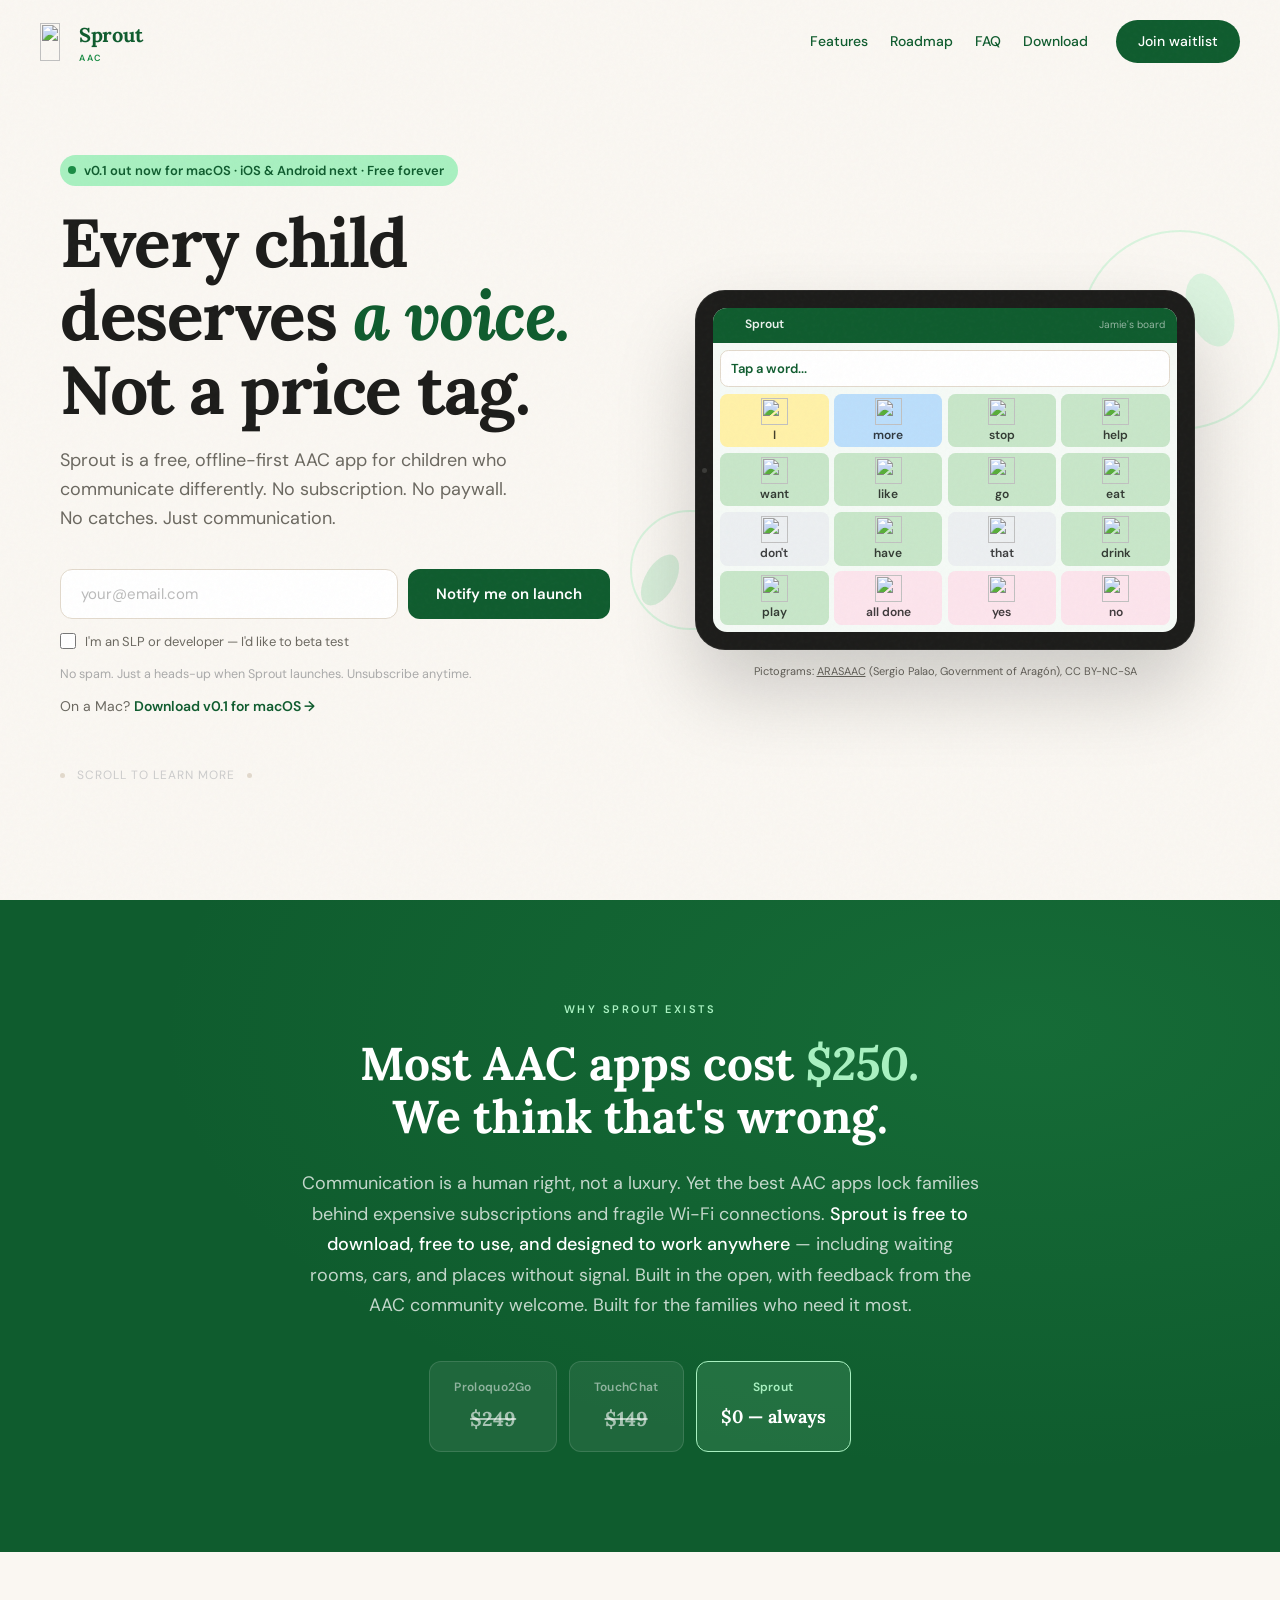
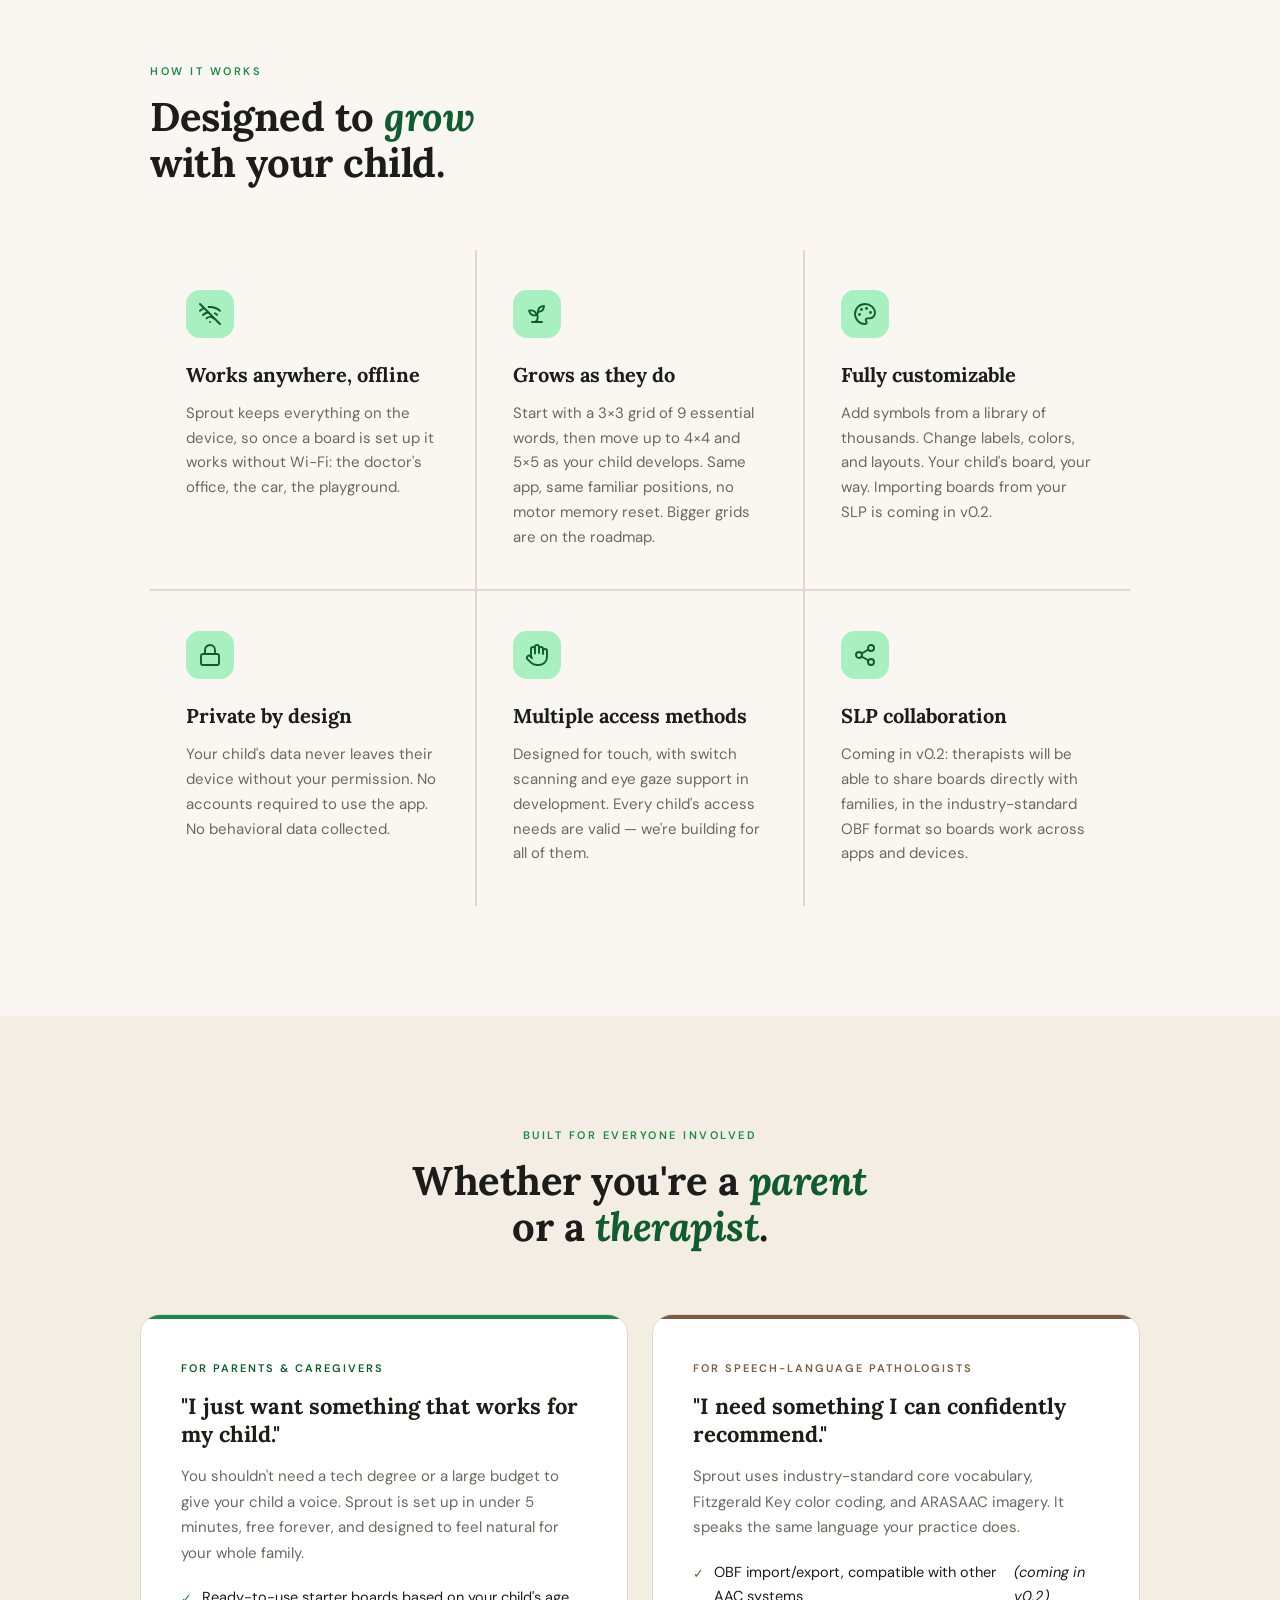
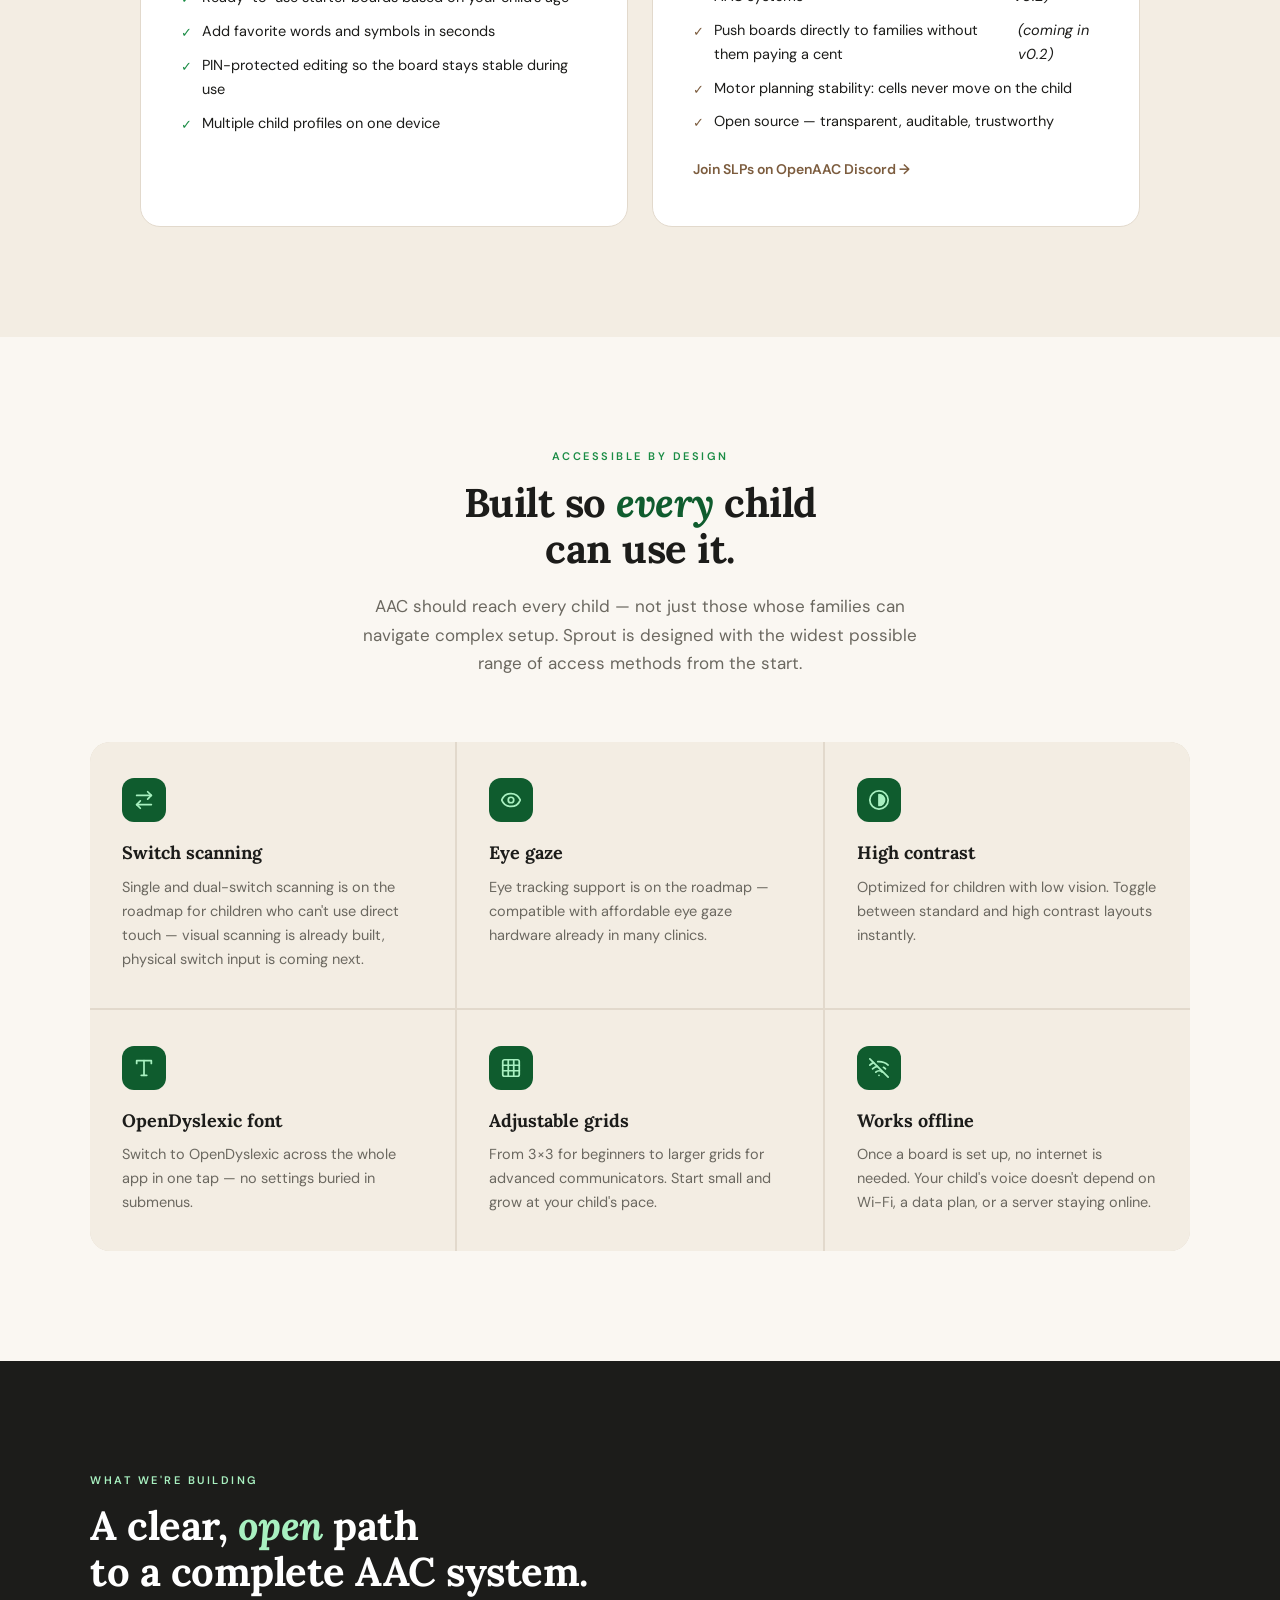
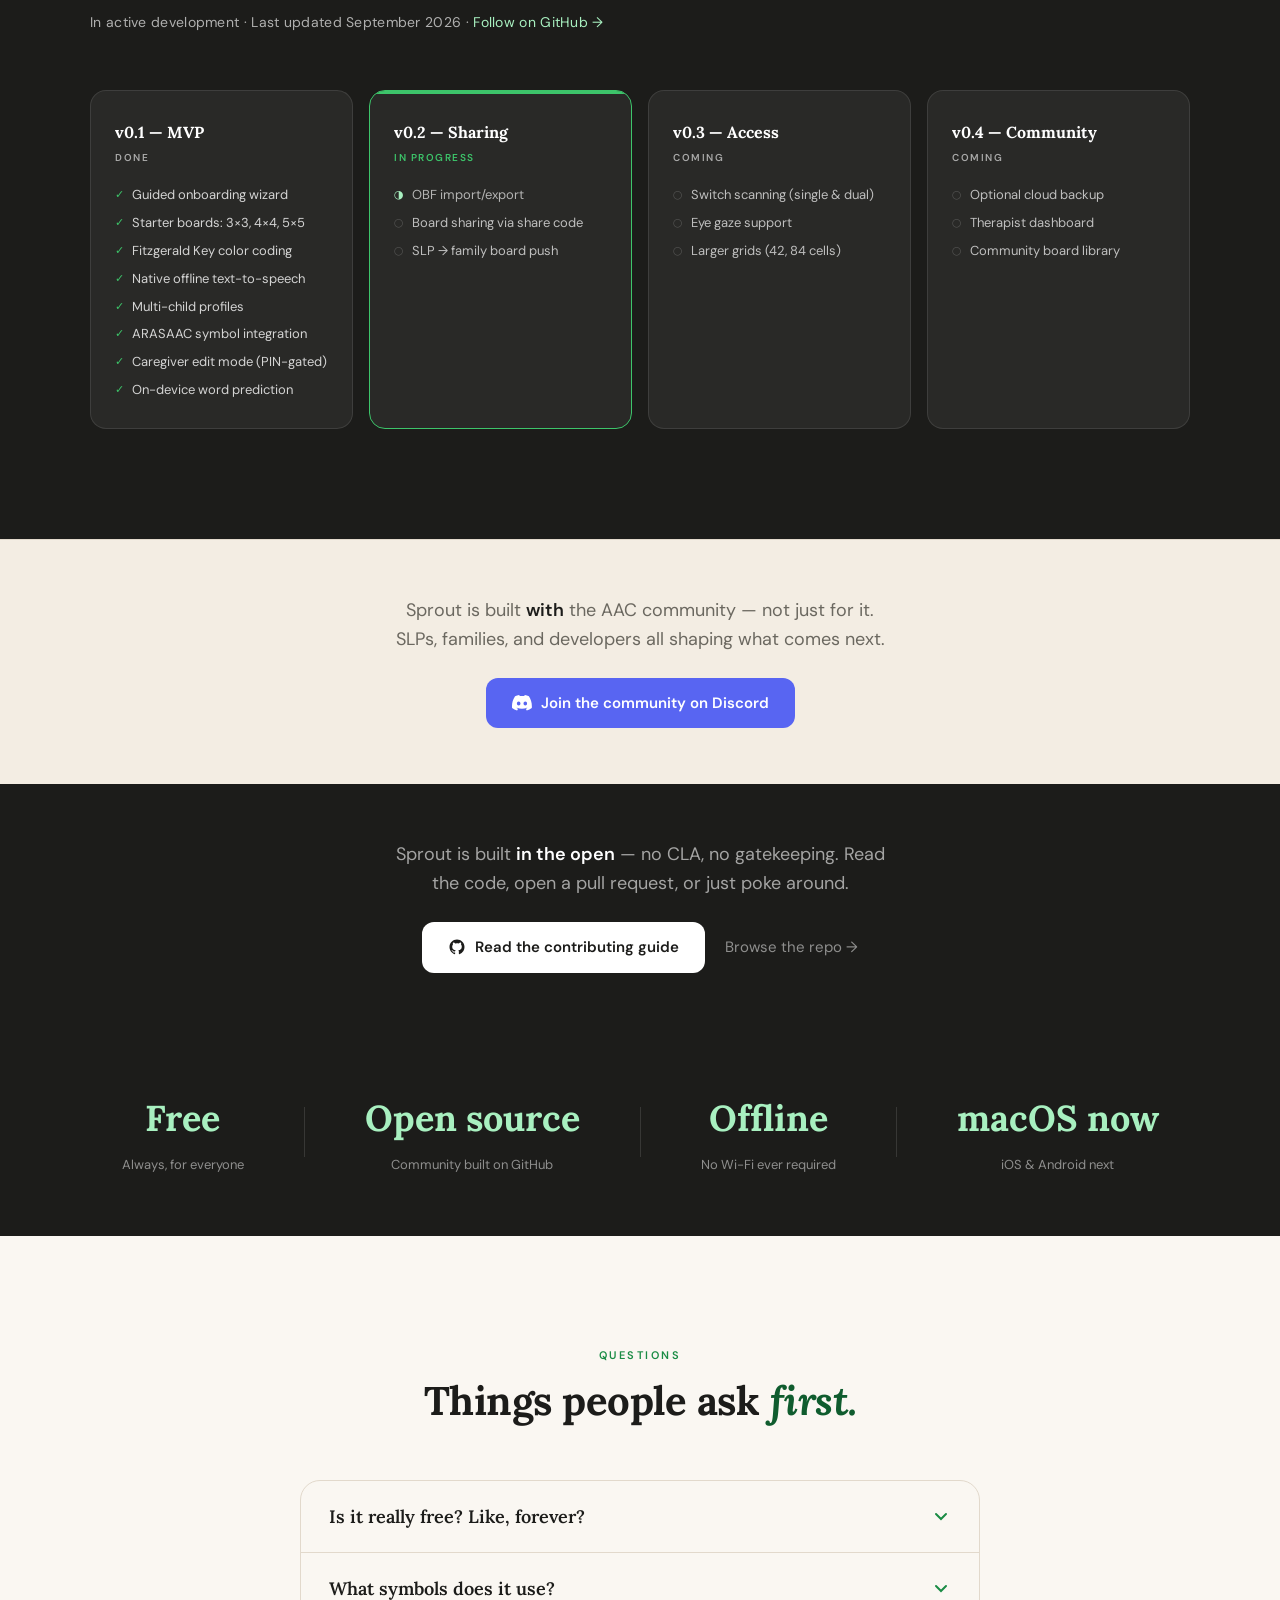
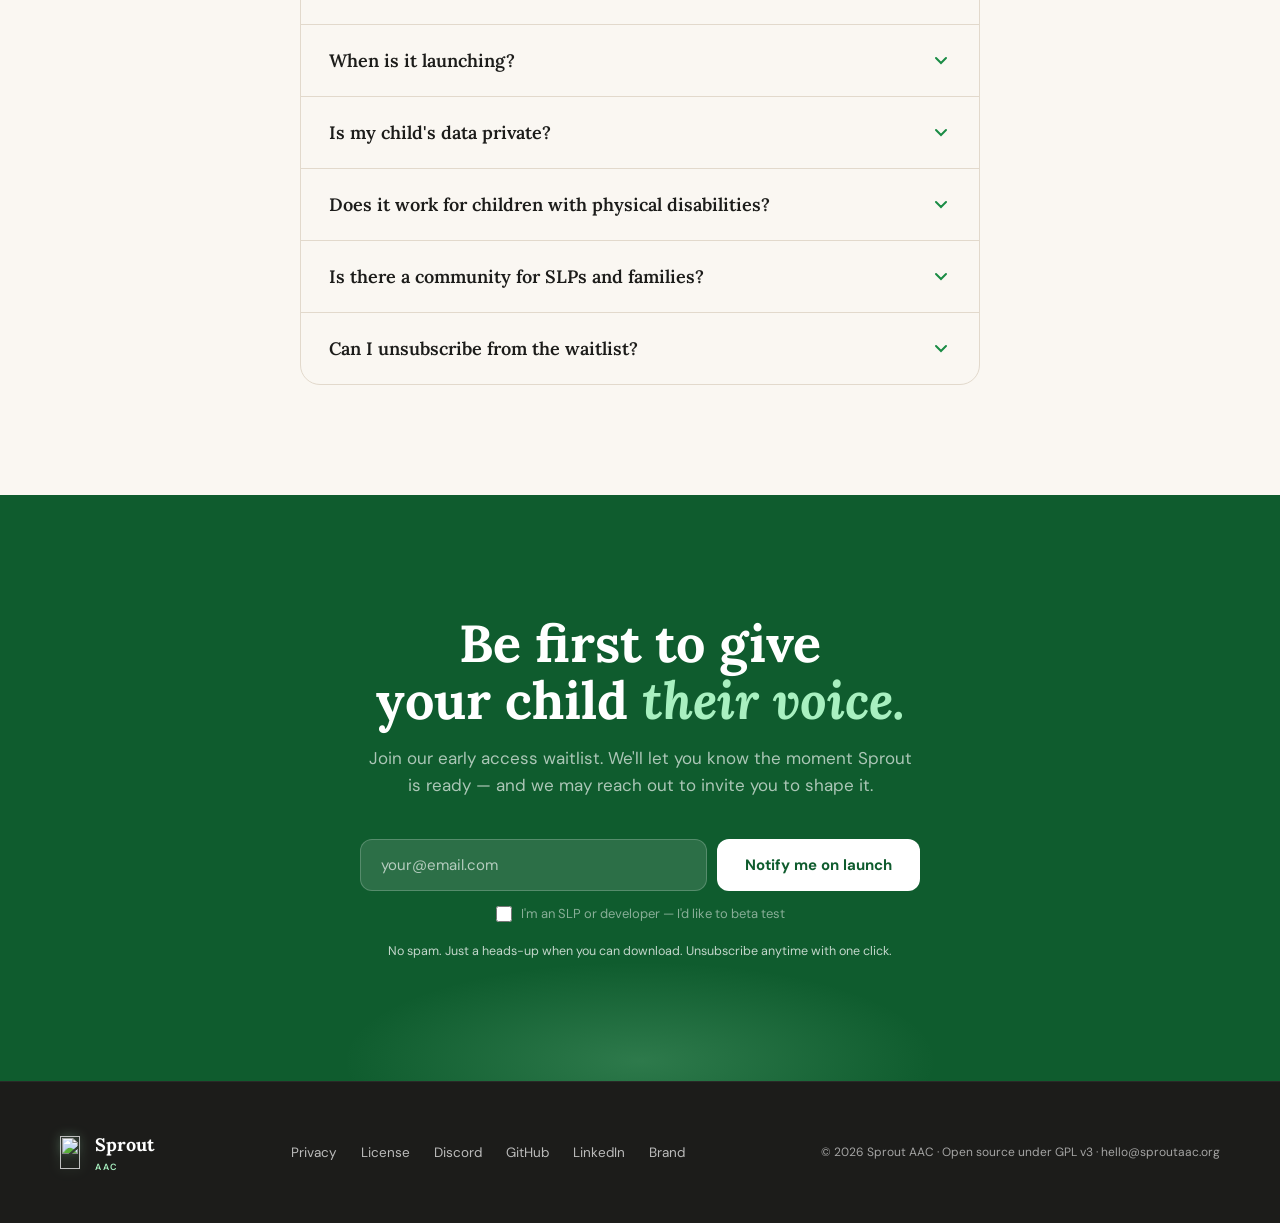
==== public/index.html @ 227920fa "Site pass: v0.1 is out, honest roadmap claims, real pictograms, icons, a11y, 404, headers - v0.1.0 f" ====
<!DOCTYPE html>
<html lang="en">
<head>
  <meta charset="UTF-8" />
  <meta name="viewport" content="width=device-width, initial-scale=1.0, maximum-scale=1.0, user-scalable=no" />
  <title>Sprout AAC — Free communication for every child</title>
  <meta name="description" content="Sprout is a free, offline-first AAC app for children who communicate differently. No subscription. No paywall. Forever." />
  <link rel="canonical" href="https://sproutaac.org/" />

  <!-- Open Graph / social sharing -->
  <meta property="og:type"        content="website" />
  <meta property="og:url"         content="https://sproutaac.org/" />
  <meta property="og:title"       content="Sprout AAC — Free communication for every child" />
  <meta property="og:description" content="A free, offline-first AAC app for children who communicate differently. No subscription. No paywall. Forever." />
  <meta property="og:image"       content="https://sproutaac.org/og-image.png?v=2" />
  <meta property="og:image:width"  content="1200" />
  <meta property="og:image:height" content="630" />
<meta property="og:image:type"   content="image/png" />
<!-- Bump ?v= on og-image.png when the image changes: LinkedIn caches preview images by URL -->
<!-- LinkedIn reads these for its author and publish-date fields; the date is the site's launch (first commit) -->
<meta name="author" content="Matthew Sullivan" />
<meta name="publish_date" property="og:publish_date" content="2026-02-28T00:27:45Z" />
<meta property="article:published_time" content="2026-02-28T00:27:45Z" />
  <meta name="twitter:card"        content="summary_large_image" />
  <meta name="twitter:image"       content="https://sproutaac.org/og-image.png?v=2" />

  <link rel="icon" href="/favicon.ico" sizes="any" />
  <link rel="icon" href="/sprout-mark.svg" type="image/svg+xml" />
  <link rel="icon" href="/favicon.png" type="image/png" sizes="48x48" />
  <link rel="apple-touch-icon" href="/apple-touch-icon.png" />

  <link rel="preconnect" href="https://fonts.googleapis.com" />
  <link rel="preconnect" href="https://fonts.gstatic.com" crossorigin />
  <link href="https://fonts.googleapis.com/css2?family=Lora:ital,wght@0,400;0,600;0,700;1,400;1,600&family=DM+Sans:ital,wght@0,300;0,400;0,500;0,600;1,300&display=swap" rel="stylesheet" />

  <!-- Structured data -->
  <script type="application/ld+json">
  {
    "@context": "https://schema.org",
    "@type": "Organization",
    "name": "Sprout AAC",
    "url": "https://sproutaac.org",
    "logo": "https://sproutaac.org/sprout-mark.png",
    "email": "hello@sproutaac.org",
    "sameAs": [
      "https://github.com/sproutaac",
      "https://discord.gg/TEH8uxh",
      "https://www.linkedin.com/company/sproutaac/"
    ]
  }
  </script>
  <script type="application/ld+json">
  {
    "@context": "https://schema.org",
    "@type": "SoftwareApplication",
    "name": "Sprout AAC",
    "description": "A free, open-source, offline-first AAC (Augmentative and Alternative Communication) app for children with autism, cerebral palsy, and developmental delays. No subscription, no paywall, forever free.",
    "applicationCategory": "HealthApplication",
    "operatingSystem": "macOS (iOS and Android planned)",
    "softwareVersion": "0.1.0",
    "downloadUrl": "https://github.com/sproutaac/app/releases/latest",
    "offers": {
      "@type": "Offer",
      "price": "0",
      "priceCurrency": "USD"
    },
    "url": "https://sproutaac.org",
    "license": "https://github.com/sproutaac/app/blob/main/LICENSE",
    "isAccessibleForFree": true
  }
  </script>

  <style>
    /* ── Reset & Tokens ────────────────────────────────────────────── */
    *, *::before, *::after { box-sizing: border-box; margin: 0; padding: 0; }

    :root {
      --forest:   #0F5C2E;
      --green:    #1A8C45;
      --mid:      #3DC46A;
      --fresh:    #A8F0C0;
      --cream:    #FAF7F2;
      --warm:     #F3EDE3;
      --bark:     #7C5C3E;
      --charcoal: #1C1C1A;
      --muted:    #6B6860;
      --line:     #E2D9CC;

      --font-serif: 'Lora', Georgia, serif;
      --font-sans:  'DM Sans', system-ui, sans-serif;

      --ease-out: cubic-bezier(0.16, 1, 0.3, 1);
    }

    html {
      overflow-x: hidden;
    }

    body {
      background: var(--cream);
      color: var(--charcoal);
      font-family: var(--font-sans);
      font-size: 17px;
      line-height: 1.65;
      overflow-x: hidden;
      position: relative;
      touch-action: pan-y;
    }

    /* ── Noise texture overlay ─────────────────────────────────────── */
    body::before {
      content: '';
      position: fixed;
      inset: 0;
      background-image: url("data:image/svg+xml,%3Csvg viewBox='0 0 256 256' xmlns='http://www.w3.org/2000/svg'%3E%3Cfilter id='noise'%3E%3CfeTurbulence type='fractalNoise' baseFrequency='0.9' numOctaves='4' stitchTiles='stitch'/%3E%3C/filter%3E%3Crect width='100%25' height='100%25' filter='url(%23noise)' opacity='0.04'/%3E%3C/svg%3E");
      pointer-events: none;
      z-index: 9999;
      opacity: 0.6;
    }

    /* ── Utility ───────────────────────────────────────────────────── */
    .container { max-width: 1100px; margin: 0 auto; padding: 0 32px; }
    @media (max-width: 600px) { .container { padding: 0 20px; } }

    /* ── Animations ────────────────────────────────────────────────── */
    @keyframes fadeUp {
      from { opacity: 0; transform: translateY(28px); }
      to   { opacity: 1; transform: translateY(0); }
    }
    @keyframes fadeIn {
      from { opacity: 0; }
      to   { opacity: 1; }
    }
    @keyframes leafSway {
      0%, 100% { transform: rotate(-2deg) scale(1); }
      50%       { transform: rotate(2deg) scale(1.03); }
    }
    @keyframes float {
      0%, 100% { transform: translateY(0px); }
      50%       { transform: translateY(-8px); }
    }
    @keyframes drawLine {
      from { stroke-dashoffset: 400; }
      to   { stroke-dashoffset: 0; }
    }


    /* ── NAV ───────────────────────────────────────────────────────── */
    nav {
      position: fixed;
      top: 0; left: 0; right: 0;
      z-index: 100;
      padding: 18px 40px;
      display: flex;
      align-items: center;
      justify-content: space-between;
      transition: background 0.3s, backdrop-filter 0.3s;
    }
    nav.scrolled {
      background: rgba(250, 247, 242, 0.88);
      backdrop-filter: blur(12px);
      border-bottom: 1px solid var(--line);
    }
    .nav-logo {
      display: flex;
      align-items: center;
      gap: 10px;
      text-decoration: none;
      color: var(--forest);
    }
    .nav-logo-icon {
      width: auto;
      height: 38px;
    }
    .nav-logo-text {
      font-family: var(--font-serif);
      font-size: 20px;
      font-weight: 700;
      letter-spacing: -0.3px;
    }
    .nav-badge {
      font-size: 9px;
      font-weight: 600;
      letter-spacing: 1.5px;
      color: var(--green);
      font-family: var(--font-sans);
    }
    .nav-cta {
      background: var(--forest);
      color: white;
      border: none;
      border-radius: 30px;
      padding: 10px 22px;
      font-family: var(--font-sans);
      font-size: 14px;
      font-weight: 500;
      cursor: pointer;
      text-decoration: none;
      transition: background 0.2s, transform 0.15s;
    }
    .nav-cta:hover { background: var(--green); transform: translateY(-1px); }
    .nav-right { display: flex; align-items: center; gap: 28px; }
    .nav-links { display: flex; gap: 22px; }
    .nav-links a { color: var(--forest); text-decoration: none; font-size: 14px; font-weight: 500; }
    .nav-links a:hover { color: var(--green); text-decoration: underline; text-underline-offset: 4px; }
    @media (max-width: 760px) { .nav-links { display: none; } }
    [id] { scroll-margin-top: 84px; }
    @media (max-width: 900px) { .hero-visual { margin-bottom: 40px; } }
    .demo-credit { position: absolute; left: 0; right: 0; bottom: -30px; font-size: 11px; color: var(--muted); text-align: center; }
    .demo-credit a { color: inherit; }
    .hero-download { margin-top: 10px; font-size: 14px; color: var(--muted); }
    .hero-download a { color: var(--forest); font-weight: 600; text-decoration: none; }
    .hero-download a:hover { text-decoration: underline; }

    @media (max-width: 600px) {
      nav { padding: 16px 20px; }
    }

    /* ── HERO ──────────────────────────────────────────────────────── */
    .hero {
      min-height: 100svh;
      display: grid;
      grid-template-columns: 1fr 1fr;
      align-items: center;
      gap: 60px;
      padding: 120px 60px 80px;
      max-width: 1600px;
      margin: 0 auto;
      position: relative;
    }

    @media (max-width: 860px) {
      .hero {
        grid-template-columns: 1fr;
        padding: 100px 24px 60px;
        text-align: center;
      }
      .hero-visual { order: -1; }
    }

    .hero-kicker {
      display: inline-flex;
      align-items: center;
      gap: 8px;
      background: var(--fresh);
      color: var(--forest);
      border-radius: 30px;
      padding: 5px 14px 5px 8px;
      font-size: 13px;
      font-weight: 600;
      margin-bottom: 20px;
      animation: fadeIn 0.6s var(--ease-out) 0.1s both;
    }
    .hero-kicker-dot {
      width: 8px; height: 8px;
      background: var(--green);
      border-radius: 50%;
    }

    .hero-headline {
      font-family: var(--font-serif);
      font-size: clamp(38px, 5.5vw, 68px);
      font-weight: 700;
      line-height: 1.08;
      letter-spacing: -1.5px;
      color: var(--charcoal);
      animation: fadeUp 0.8s var(--ease-out) 0.2s both;
      margin-bottom: 20px;
    }
    .hero-headline em {
      font-style: italic;
      color: var(--forest);
    }

    .hero-sub {
      font-size: 18px;
      color: var(--muted);
      line-height: 1.6;
      max-width: 460px;
      animation: fadeUp 0.8s var(--ease-out) 0.35s both;
      margin-bottom: 36px;
    }
    @media (max-width: 860px) { .hero-sub { margin: 0 auto 36px; } }

    .hero-form {
      display: flex;
      gap: 10px;
      animation: fadeUp 0.8s var(--ease-out) 0.5s both;
      flex-wrap: wrap;
    }
    @media (max-width: 860px) { .hero-form { justify-content: center; } }

    .hero-form input[type="email"] {
      flex: 1;
      min-width: 220px;
      padding: 14px 20px;
      border: 1.5px solid var(--line);
      border-radius: 12px;
      background: white;
      font-family: var(--font-sans);
      font-size: 15px;
      color: var(--charcoal);
      outline: none;
      transition: border-color 0.2s, box-shadow 0.2s;
    }
    .hero-form input[type="email"]::placeholder { color: #bbb; }
    .hero-form input[type="email"]:focus {
      border-color: var(--green);
      box-shadow: 0 0 0 3px rgba(26, 140, 69, 0.12);
    }

    /* Prevent iOS zoom on input focus */
    @media (max-width: 860px) {
      .hero-form input[type="email"],
      .final-form input[type="email"] { font-size: 16px; }
    }

    .btn-primary {
      background: var(--forest);
      color: white;
      border: none;
      border-radius: 12px;
      padding: 14px 28px;
      font-family: var(--font-sans);
      font-size: 15px;
      font-weight: 600;
      cursor: pointer;
      white-space: nowrap;
      transition: background 0.2s, transform 0.15s, box-shadow 0.2s;
      text-decoration: none;
      display: inline-block;
    }
    .btn-primary:hover {
      background: var(--green);
      transform: translateY(-2px);
      box-shadow: 0 8px 24px rgba(15, 92, 46, 0.25);
    }
    .btn-primary:active { transform: translateY(0); }
    .btn-primary:disabled { opacity: 0.7; cursor: not-allowed; transform: none; }

    .hero-note {
      margin-top: 12px;
      font-size: 12.5px;
      color: #aaa;
      animation: fadeUp 0.8s var(--ease-out) 0.65s both;
    }

    /* ── HERO VISUAL ───────────────────────────────────────────────── */
    .hero-visual {
      position: relative;
      display: flex;
      justify-content: center;
      align-items: center;
    }

    /* Tablet demo: landscape iPad-style frame. Most families use AAC on a
       tablet. Sizes scale with the frame (container query units). */
    .tablet-mockup {
      width: min(500px, 100%);
      aspect-ratio: 500 / 360;
      background: var(--charcoal);
      border-radius: 30px;
      padding: 18px;
      box-shadow:
        0 40px 80px rgba(0,0,0,0.18),
        0 0 0 1px rgba(255,255,255,0.06) inset;
      animation: float 5s ease-in-out infinite, fadeUp 1s var(--ease-out) 0.4s both;
      position: relative;
      z-index: 2;
      container-type: inline-size;
    }
    .tablet-mockup::before {
      /* front camera */
      content: '';
      position: absolute;
      top: 50%;
      left: 7px;
      width: 5px;
      height: 5px;
      margin-top: -2.5px;
      border-radius: 50%;
      background: #3a3a37;
    }

    .tablet-screen {
      background: #F5FAF6;
      border-radius: 14px;
      height: 100%;
      overflow: hidden;
      display: flex;
      flex-direction: column;
    }

    .tablet-bar {
      background: var(--forest);
      padding: 1.6cqi 2.6cqi;
      display: flex;
      align-items: center;
      gap: 1.4cqi;
    }
    .tablet-bar img { height: 3.6cqi; width: auto; filter: brightness(0) invert(1); opacity: .92; }
    .tablet-bar-text {
      font-family: var(--font-sans);
      font-size: 2.6cqi;
      font-weight: 600;
      color: rgba(255,255,255,0.92);
    }
    .tablet-bar-name {
      font-size: 2.2cqi;
      color: rgba(255,255,255,0.55);
      margin-left: auto;
    }

    .tablet-output {
      background: white;
      margin: 1.6cqi 1.6cqi 0;
      border-radius: 1.8cqi;
      padding: 1.4cqi 2cqi;
      font-family: var(--font-sans);
      font-size: 2.8cqi;
      color: var(--charcoal);
      min-height: 6.4cqi;
      border: 1px solid var(--line);
      display: flex;
      align-items: center;
    }
    .tablet-output span {
      color: var(--forest);
      font-weight: 600;
    }

    .tablet-grid {
      display: grid;
      grid-template-columns: repeat(4, 1fr);
      grid-template-rows: repeat(4, 1fr);
      gap: 1.2cqi;
      padding: 1.6cqi;
      flex: 1;
      min-height: 0;
    }

    .tablet-cell {
      border: 0;
      border-radius: 1.6cqi;
      display: flex;
      align-items: center;
      flex-direction: column;
      justify-content: center;
      gap: 0.4cqi;
      padding: 0.6cqi 1cqi;
      font-family: var(--font-sans);
      font-size: 2.6cqi;
      font-weight: 600;
      color: rgba(0,0,0,0.75);
      cursor: pointer;
      transition: transform 0.1s, filter 0.1s;
      -webkit-tap-highlight-color: transparent;
      min-width: 0;
      white-space: nowrap;
    }
    .tablet-cell:hover { transform: scale(0.96); filter: brightness(0.95); }
    .tablet-cell:active { transform: scale(0.93); }
    .tablet-cell:focus-visible { outline: 2px solid var(--forest); outline-offset: 2px; }
    .tablet-cell .sym { width: 5.8cqi; height: 5.8cqi; object-fit: contain; display: block; flex: none; }

    /* Fitzgerald Key, matching the app (lib/constants/app_theme.dart) as light tints */
    .fk-people      { background: #FFF1A8; }
    .fk-verb        { background: #C8E6C9; }
    .fk-descriptor  { background: #BBDEFB; }
    .fk-social      { background: #FCE4EC; }
    .fk-misc        { background: #ECEFF1; }

    /* Floating decorative elements */
    .deco-leaf {
      position: absolute;
      animation: leafSway 6s ease-in-out infinite;
      opacity: 0.6;
    }
    .deco-leaf-1 { top: -20px; right: -30px; animation-delay: 0s; }
    .deco-leaf-2 { bottom: 40px; left: -40px; animation-delay: 2s; transform-origin: bottom right; }
    .deco-ring {
      position: absolute;
      border: 2px solid var(--fresh);
      border-radius: 50%;
      opacity: 0.4;
    }
    .deco-ring-1 { width: 200px; height: 200px; top: -60px; right: -60px; }
    .deco-ring-2 { width: 120px; height: 120px; bottom: 20px; left: -40px; }

    /* ── WHY SECTION ───────────────────────────────────────────────── */
    .why {
      background: var(--forest);
      color: white;
      padding: 100px 60px;
      position: relative;
      overflow: hidden;
    }
    .why::before {
      content: '';
      position: absolute;
      inset: 0;
      background: radial-gradient(ellipse at 80% 20%, rgba(61, 196, 106, 0.15) 0%, transparent 60%);
    }
    .why-inner {
      max-width: 680px;
      margin: 0 auto;
      text-align: center;
      position: relative;
    }
    .why-eyebrow {
      font-size: 11px;
      font-weight: 600;
      letter-spacing: 2.5px;
      color: var(--fresh);
      text-transform: uppercase;
      margin-bottom: 20px;
    }
    .why-headline {
      font-family: var(--font-serif);
      font-size: clamp(28px, 4vw, 46px);
      font-weight: 700;
      line-height: 1.15;
      margin-bottom: 24px;
    }
    .why-headline em { font-style: italic; color: var(--fresh); }
    .why-body {
      font-size: 18px;
      line-height: 1.7;
      color: rgba(255,255,255,0.75);
    }
    .why-body strong { color: white; font-weight: 500; }

    @media (max-width: 600px) { .why { padding: 72px 24px; } }

    /* ── FEATURES ──────────────────────────────────────────────────── */
    .features {
      padding: 110px 60px;
      max-width: 1100px;
      margin: 0 auto;
    }
    .features-header {
      max-width: 500px;
      margin-bottom: 64px;
    }
    .section-eyebrow {
      font-size: 11px;
      font-weight: 600;
      letter-spacing: 2.5px;
      color: var(--green);
      text-transform: uppercase;
      margin-bottom: 14px;
    }
    .section-headline {
      font-family: var(--font-serif);
      font-size: clamp(26px, 3.5vw, 40px);
      font-weight: 700;
      line-height: 1.15;
      letter-spacing: -0.5px;
    }
    .section-headline em { font-style: italic; color: var(--forest); }

    .features-grid {
      display: grid;
      grid-template-columns: repeat(3, 1fr);
      gap: 2px;
      background: var(--line);
      border-radius: 20px;
      overflow: hidden;
    }
    @media (max-width: 760px) {
      .features-grid { grid-template-columns: 1fr; }
      .features { padding: 80px 24px; }
    }

    .feature-card {
      background: var(--cream);
      padding: 40px 36px;
    }

    .feature-icon {
      width: 48px;
      height: 48px;
      background: var(--fresh);
      border-radius: 14px;
      display: flex;
      align-items: center;
      justify-content: center;
      color: var(--forest);
      margin-bottom: 20px;
    }
    .feature-title {
      font-family: var(--font-serif);
      font-size: 20px;
      font-weight: 700;
      margin-bottom: 10px;
      color: var(--charcoal);
    }
    .feature-body {
      font-size: 15px;
      color: var(--muted);
      line-height: 1.65;
    }

    /* ── FOR WHOM ──────────────────────────────────────────────────── */
    .forwhom {
      background: var(--warm);
      padding: 110px 60px;
    }
    @media (max-width: 760px) { .forwhom { padding: 80px 24px; } }

    .forwhom-inner {
      max-width: 1000px;
      margin: 0 auto;
    }
    .forwhom-header { text-align: center; margin-bottom: 64px; }

    .audience-grid {
      display: grid;
      grid-template-columns: 1fr 1fr;
      gap: 24px;
    }
    @media (max-width: 660px) { .audience-grid { grid-template-columns: 1fr; } }

    .audience-card {
      background: white;
      border-radius: 20px;
      padding: 44px 40px;
      border: 1.5px solid var(--line);
      position: relative;
      overflow: hidden;
    }
    @media (max-width: 600px) { .audience-card { padding: 32px 24px; } }
    .audience-card::before {
      content: '';
      position: absolute;
      top: 0; left: 0; right: 0;
      height: 4px;
    }
    .audience-card.parents::before { background: var(--green); }
    .audience-card.slps::before { background: var(--bark); }

    .audience-tag {
      font-size: 11px;
      font-weight: 600;
      letter-spacing: 2px;
      text-transform: uppercase;
      margin-bottom: 16px;
    }
    .audience-card.parents .audience-tag { color: var(--forest); }
    .audience-card.slps .audience-tag { color: var(--bark); }

    .audience-headline {
      font-family: var(--font-serif);
      font-size: 22px;
      font-weight: 700;
      margin-bottom: 16px;
      line-height: 1.25;
    }
    .audience-body {
      font-size: 15px;
      color: var(--muted);
      line-height: 1.7;
    }

    .audience-list {
      margin-top: 20px;
      list-style: none;
      display: flex;
      flex-direction: column;
      gap: 10px;
    }
    .audience-list li {
      display: flex;
      align-items: flex-start;
      gap: 10px;
      font-size: 14.5px;
      color: var(--charcoal);
    }
    .audience-list li::before {
      content: '✓';
      font-size: 13px;
      font-weight: 700;
      margin-top: 2px;
      flex-shrink: 0;
    }
    .audience-card.parents .audience-list li::before { color: var(--green); }
    .audience-card.slps .audience-list li::before { color: var(--bark); }


    /* ── OPEN SOURCE STRIP ─────────────────────────────────────────── */
    .opensource {
      background: var(--charcoal);
      color: white;
      padding: 60px;
      display: flex;
      align-items: center;
      justify-content: center;
      gap: 60px;
      flex-wrap: wrap;
      text-align: center;
    }
    @media (max-width: 600px) { .opensource { padding: 48px 24px; gap: 32px; } }

    .os-item {
      display: flex;
      flex-direction: column;
      align-items: center;
      gap: 6px;
    }
    .os-number {
      font-family: var(--font-serif);
      font-size: 36px;
      font-weight: 700;
      color: var(--fresh);
    }
    .os-label {
      font-size: 13px;
      color: rgba(255,255,255,0.5);
      font-weight: 400;
    }
    .os-divider {
      width: 1px;
      height: 50px;
      background: rgba(255,255,255,0.12);
    }
    @media (max-width: 600px) { .os-divider { display: none; } }

    /* ── FAQ ───────────────────────────────────────────────────────── */
    .faq {
      padding: 110px 60px;
      max-width: 800px;
      margin: 0 auto;
    }
    @media (max-width: 760px) { .faq { padding: 80px 24px; } }

    .faq-header {
      text-align: center;
      margin-bottom: 56px;
    }

    .faq-list {
      display: flex;
      flex-direction: column;
      gap: 0;
      border: 1.5px solid var(--line);
      border-radius: 20px;
      overflow: hidden;
    }

    .faq-item {
      border-bottom: 1.5px solid var(--line);
    }
    .faq-item:last-child { border-bottom: none; }

    .faq-question {
      width: 100%;
      background: none;
      border: none;
      padding: 24px 28px;
      display: flex;
      align-items: center;
      justify-content: space-between;
      gap: 16px;
      cursor: pointer;
      text-align: left;
      font-family: var(--font-serif);
      font-size: 18px;
      font-weight: 600;
      color: var(--charcoal);
      transition: background 0.2s;
      -webkit-tap-highlight-color: transparent;
    }
    .faq-question:hover { background: var(--warm); }

    .faq-chevron {
      flex-shrink: 0;
      width: 20px;
      height: 20px;
      color: var(--green);
      transition: transform 0.3s var(--ease-out);
    }
    .faq-item.open .faq-chevron { transform: rotate(180deg); }

    .faq-answer {
      max-height: 0;
      overflow: hidden;
      transition: max-height 0.4s var(--ease-out), padding 0.3s;
      padding: 0 28px;
      font-size: 16px;
      color: var(--muted);
      line-height: 1.7;
    }
    .faq-item.open .faq-answer {
      max-height: 300px;
      padding: 0 28px 24px;
    }
    .faq-answer a {
      color: var(--forest);
      text-decoration: underline;
      text-underline-offset: 3px;
    }

    @media (max-width: 600px) {
      .faq-question { padding: 20px; font-size: 16px; }
      .faq-item.open .faq-answer { padding: 0 20px 20px; }
    }

    /* ── FINAL CTA ─────────────────────────────────────────────────── */
    .final-cta {
      background: var(--forest);
      padding: 120px 60px;
      text-align: center;
      position: relative;
      overflow: hidden;
    }
    .final-cta::after {
      content: '';
      position: absolute;
      bottom: -80px;
      left: 50%;
      transform: translateX(-50%);
      width: 600px;
      height: 200px;
      background: radial-gradient(ellipse, rgba(168, 240, 192, 0.2) 0%, transparent 70%);
      border-radius: 50%;
    }
    @media (max-width: 600px) { .final-cta { padding: 80px 24px; } }

    .final-cta-inner { position: relative; z-index: 1; max-width: 560px; margin: 0 auto; }

    .final-headline {
      font-family: var(--font-serif);
      font-size: clamp(32px, 5vw, 52px);
      font-weight: 700;
      color: white;
      line-height: 1.1;
      margin-bottom: 16px;
    }
    .final-headline em { font-style: italic; color: var(--fresh); }

    .final-sub {
      font-size: 17px;
      color: rgba(255,255,255,0.65);
      margin-bottom: 40px;
      line-height: 1.6;
    }

    .final-form {
      display: flex;
      gap: 10px;
      justify-content: center;
      flex-wrap: wrap;
    }
    .final-form input[type="email"] {
      flex: 1;
      min-width: 220px;
      padding: 15px 20px;
      border: none;
      border-radius: 12px;
      background: rgba(255,255,255,0.12);
      color: white;
      font-family: var(--font-sans);
      font-size: 15px;
      outline: none;
      border: 1.5px solid rgba(255,255,255,0.2);
      transition: border-color 0.2s, background 0.2s;
    }
    .final-form input[type="email"]::placeholder { color: rgba(255,255,255,0.65); }
    .final-form input[type="email"]:focus {
      border-color: var(--fresh);
      background: rgba(255,255,255,0.16);
    }
    .btn-light {
      background: white;
      color: var(--forest);
      border: none;
      border-radius: 12px;
      padding: 15px 28px;
      font-family: var(--font-sans);
      font-size: 15px;
      font-weight: 700;
      cursor: pointer;
      white-space: nowrap;
      transition: transform 0.15s, box-shadow 0.2s;
    }
    .btn-light:hover {
      transform: translateY(-2px);
      box-shadow: 0 10px 30px rgba(0,0,0,0.25);
    }
    .btn-light:disabled { opacity: 0.7; cursor: not-allowed; transform: none; }

    .final-note {
      margin-top: 16px;
      font-size: 12.5px;
      color: rgba(255,255,255,0.75);
    }

    /* ── FOOTER ────────────────────────────────────────────────────── */
    footer {
      background: var(--charcoal);
      padding: 48px 60px;
      display: flex;
      align-items: center;
      justify-content: space-between;
      flex-wrap: wrap;
      gap: 20px;
      border-top: 1px solid rgba(255,255,255,0.06);
    }
    @media (max-width: 600px) { footer { padding: 40px 24px; flex-direction: column; align-items: flex-start; } }

    .footer-logo {
      display: flex;
      align-items: center;
      gap: 10px;
      text-decoration: none;
    }
    .footer-logo-text {
      font-family: var(--font-serif);
      font-size: 18px;
      font-weight: 700;
      color: white;
    }
    .footer-logo-badge {
      font-size: 9px;
      font-weight: 600;
      letter-spacing: 1.5px;
      color: var(--fresh);
    }

    .footer-links {
      display: flex;
      gap: 24px;
      flex-wrap: wrap;
    }
    .footer-links a {
      color: rgba(255,255,255,0.7);
      text-decoration: none;
      font-size: 13.5px;
      transition: color 0.2s;
    }
    .footer-links a:hover { color: white; }

    .footer-copy {
      font-size: 12px;
      color: rgba(255,255,255,0.6);
    }

    /* ── SUCCESS STATE ─────────────────────────────────────────────── */
    .success-msg {
      display: none;
      align-items: center;
      gap: 10px;
      background: rgba(168, 240, 192, 0.15);
      border: 1px solid var(--fresh);
      border-radius: 12px;
      padding: 14px 20px;
      color: var(--fresh);
      font-size: 15px;
      font-weight: 500;
    }
    .success-msg.show { display: flex; }
    /* On cream background the light mint is unreadable — use dark green instead */
    #hero-success {
      color: var(--forest);
      background: rgba(168, 240, 192, 0.25);
      border-color: var(--green);
    }

    /* ── SCROLL LINE decoration ────────────────────────────────────── */
    .scroll-line {
      display: flex;
      align-items: center;
      gap: 12px;
      margin-top: 48px;
      animation: fadeUp 0.8s var(--ease-out) 0.8s both;
    }
    @media (max-width: 860px) { .scroll-line { justify-content: center; } }
    .scroll-line-dot { width: 5px; height: 5px; background: var(--line); border-radius: 50%; }
    .scroll-line-text { font-size: 12px; color: #ccc; letter-spacing: 1px; }
    /* ── Back to top ───────────────────────────────────────────────── */
    #back-to-top {
      position: fixed;
      bottom: calc(1.5rem + env(safe-area-inset-bottom));
      right: 1.5rem;
      width: 40px;
      height: 40px;
      border-radius: 50%;
      background: var(--forest);
      color: white;
      border: none;
      cursor: pointer;
      font-size: 18px;
      font-weight: 700;
      display: flex;
      align-items: center;
      justify-content: center;
      opacity: 0;
      transform: scale(0.8);
      transition: opacity 0.25s, transform 0.25s cubic-bezier(0.34, 1.56, 0.64, 1);
      pointer-events: none;
      z-index: 9989;
      box-shadow: 0 2px 12px rgba(15,92,46,0.35);
      -webkit-tap-highlight-color: transparent;
    }
    #back-to-top.visible { opacity: 1; transform: scale(1); pointer-events: auto; }
    #back-to-top:hover { background: var(--green); box-shadow: 0 0 24px rgba(15,92,46,0.45); transform: scale(1.1); }
    #back-to-top:active { transform: scale(0.92); }

    /* ── PRICE COMPARISON ─────────────────────────────────────────── */
    .price-compare {
      display: flex;
      gap: 12px;
      margin-top: 40px;
      flex-wrap: wrap;
      justify-content: center;
    }
    .price-item {
      display: flex;
      flex-direction: column;
      align-items: center;
      gap: 4px;
      background: rgba(255,255,255,0.07);
      border: 1px solid rgba(255,255,255,0.12);
      border-radius: 12px;
      padding: 16px 24px;
      min-width: 110px;
    }
    .price-item.highlight {
      background: rgba(168,240,192,0.12);
      border-color: var(--fresh);
    }
    .price-app {
      font-size: 12px;
      font-weight: 600;
      color: rgba(255,255,255,0.5);
      letter-spacing: 0.3px;
    }
    .price-item.highlight .price-app { color: var(--fresh); }
    .price-cost {
      font-family: var(--font-serif);
      font-size: 20px;
      font-weight: 700;
      color: rgba(255,255,255,0.6);
    }
    .price-cost.crossed { text-decoration: line-through; }
    .price-item.highlight .price-cost {
      color: white;
      font-size: 18px;
      text-decoration: none;
    }

    /* ── BETA CHECKBOX ─────────────────────────────────────────────── */
    .beta-label {
      display: flex;
      align-items: center;
      gap: 9px;
      margin-top: 12px;
      font-size: 13px;
      color: var(--muted);
      cursor: pointer;
      user-select: none;
    }
    .beta-label input[type="checkbox"] {
      width: 16px;
      height: 16px;
      accent-color: var(--forest);
      cursor: pointer;
      flex-shrink: 0;
    }
    .beta-label--dark { color: rgba(255,255,255,0.5); }
    .beta-label--dark input[type="checkbox"] { accent-color: var(--fresh); }

    /* ── HERO COUNT ────────────────────────────────────────────────── */
    .hero-count {
      font-size: 13px;
      color: var(--muted);
      margin-top: 10px;
      animation: fadeUp 0.8s var(--ease-out) 0.7s both;
    }
    .hero-count strong { color: var(--forest); font-weight: 600; }

    /* ── SLP DISCORD LINK ──────────────────────────────────────────── */
    .slp-discord {
      display: inline-block;
      margin-top: 24px;
      font-size: 14px;
      font-weight: 600;
      color: var(--bark);
      text-decoration: none;
      border-bottom: 1.5px solid transparent;
      transition: border-color 0.2s;
    }
    .slp-discord:hover { border-color: var(--bark); }

    /* ── ACCESSIBILITY SECTION ─────────────────────────────────────── */
    .a11y {
      padding: 110px 60px;
      background: var(--cream);
    }
    @media (max-width: 760px) { .a11y { padding: 80px 24px; } }
    .a11y-inner { max-width: 1100px; margin: 0 auto; }
    .a11y-header { text-align: center; margin-bottom: 20px; }
    .a11y-sub {
      font-size: 17px;
      color: var(--muted);
      max-width: 560px;
      margin: 20px auto 64px;
      line-height: 1.7;
      text-align: center;
    }
    .a11y-grid {
      display: grid;
      grid-template-columns: repeat(3, 1fr);
      gap: 2px;
      background: var(--line);
      border-radius: 20px;
      overflow: hidden;
    }
    @media (max-width: 900px) { .a11y-grid { grid-template-columns: repeat(2, 1fr); } }
    @media (max-width: 560px) { .a11y-grid { grid-template-columns: 1fr; } }
    .a11y-feat {
      background: var(--warm);
      padding: 36px 32px;
    }
    .a11y-icon {
      width: 44px;
      height: 44px;
      background: var(--forest);
      color: var(--fresh);
      border-radius: 12px;
      display: flex;
      align-items: center;
      justify-content: center;
      font-size: 20px;
      font-weight: 700;
      font-style: normal;
      margin-bottom: 16px;
      letter-spacing: -0.5px;
    }
    .a11y-feat h3 {
      font-family: var(--font-serif);
      font-size: 18px;
      font-weight: 700;
      margin-bottom: 8px;
      color: var(--charcoal);
    }
    .a11y-feat p { font-size: 14.5px; color: var(--muted); line-height: 1.65; }

    /* ── ROADMAP SECTION ───────────────────────────────────────────── */
    .roadmap {
      background: var(--charcoal);
      padding: 110px 60px;
    }
    @media (max-width: 760px) { .roadmap { padding: 80px 24px; } }
    .roadmap-inner { max-width: 1100px; margin: 0 auto; }
    .roadmap-header { margin-bottom: 56px; }
    .roadmap-header .section-eyebrow { color: var(--fresh); }
    .roadmap-header .section-headline { color: white; }
    .roadmap-header .section-headline em { color: var(--fresh); }
    .roadmap-grid {
      display: grid;
      grid-template-columns: repeat(4, 1fr);
      gap: 16px;
    }
    @media (max-width: 900px) { .roadmap-grid { grid-template-columns: 1fr 1fr; } }
    @media (max-width: 560px) { .roadmap-grid { grid-template-columns: 1fr; } }
    .roadmap-card {
      background: rgba(255,255,255,0.06);
      border-radius: 16px;
      padding: 28px 24px;
      border: 1.5px solid rgba(255,255,255,0.1);
      position: relative;
      overflow: hidden;
    }
    .roadmap-card.current { border-color: var(--mid); }
    .roadmap-card.current::before {
      content: '';
      position: absolute;
      top: 0; left: 0; right: 0;
      height: 3px;
      background: var(--mid);
    }
    .roadmap-version {
      font-family: var(--font-serif);
      font-size: 16px;
      font-weight: 700;
      color: white;
      margin-bottom: 4px;
    }
    .roadmap-status {
      font-size: 10px;
      font-weight: 600;
      letter-spacing: 1.5px;
      text-transform: uppercase;
      margin-bottom: 20px;
    }
    .roadmap-card.current .roadmap-status { color: var(--mid); }
    .roadmap-card:not(.current) .roadmap-status { color: rgba(255,255,255,0.6); }
    .roadmap-card ul { list-style: none; display: flex; flex-direction: column; gap: 9px; }
    .roadmap-card li {
      font-size: 13px;
      color: rgba(255,255,255,0.7);
      display: flex;
      align-items: flex-start;
      gap: 8px;
      line-height: 1.45;
    }
    .roadmap-card li::before { content: '○'; font-size: 11px; flex-shrink: 0; color: rgba(255,255,255,0.2); margin-top: 1px; }
    .roadmap-card li.done { color: rgba(255,255,255,0.8); }
    .roadmap-card li.done::before { content: '✓'; color: var(--mid); }
    .roadmap-card li.doing { color: rgba(255,255,255,0.65); }
    .roadmap-card li.doing::before { content: '◑'; color: var(--fresh); }

    /* ── COMMUNITY STRIP ───────────────────────────────────────────── */
    .community-strip {
      background: var(--warm);
      padding: 56px 60px;
      text-align: center;
      border-top: 1.5px solid var(--line);
    }
    @media (max-width: 600px) { .community-strip { padding: 48px 24px; } }
    .community-strip p { font-size: 18px; color: var(--muted); line-height: 1.6; max-width: 500px; margin: 0 auto 24px; }
    .community-strip p strong { color: var(--charcoal); font-weight: 600; }
    .discord-btn {
      display: inline-flex;
      align-items: center;
      gap: 9px;
      background: #5865F2;
      color: white;
      border-radius: 12px;
      padding: 13px 26px;
      font-size: 15px;
      font-weight: 600;
      text-decoration: none;
      transition: background 0.2s, transform 0.15s, box-shadow 0.2s;
    }
    .discord-btn:hover { background: #4752C4; transform: translateY(-2px); box-shadow: 0 8px 24px rgba(88,101,242,0.3); }

    .involved-strip {
      background: var(--charcoal);
      padding: 56px 60px;
      text-align: center;
    }
    @media (max-width: 600px) { .involved-strip { padding: 48px 24px; } }
    .involved-strip p { font-size: 18px; color: rgba(255,255,255,0.6); line-height: 1.6; max-width: 520px; margin: 0 auto 24px; }
    .involved-strip p strong { color: white; font-weight: 600; }
    .involved-actions { display: flex; align-items: center; justify-content: center; gap: 20px; flex-wrap: wrap; }
    .github-btn {
      display: inline-flex;
      align-items: center;
      gap: 9px;
      background: white;
      color: var(--charcoal);
      border-radius: 12px;
      padding: 13px 26px;
      font-size: 15px;
      font-weight: 600;
      text-decoration: none;
      transition: opacity 0.2s, transform 0.15s;
    }
    .github-btn:hover { opacity: 0.85; transform: translateY(-2px); }
    .involved-secondary { color: rgba(255,255,255,0.5); font-size: 15px; text-decoration: none; transition: color 0.2s; }
    .involved-secondary:hover { color: white; }

  </style>
</head>
<body>

  <!-- NAV -->
  <nav id="nav">
    <a href="/" class="nav-logo">
      <img class="nav-logo-icon" src="/sprout-mark.svg" width="29" height="38" alt="" />
      <div>
        <div class="nav-logo-text">Sprout</div>
        <div class="nav-badge">AAC</div>
      </div>
    </a>
    <div class="nav-right">
      <div class="nav-links">
        <a href="#features">Features</a>
        <a href="#roadmap">Roadmap</a>
        <a href="#faq">FAQ</a>
        <a href="https://github.com/sproutaac/app/releases/latest">Download</a>
      </div>
      <a href="#waitlist" class="nav-cta">Join waitlist</a>
    </div>
  </nav>

  <!-- HERO -->
  <section style="background: var(--cream);">
    <div class="hero">
      <div class="hero-content">
        <div class="hero-kicker">
          <span class="hero-kicker-dot"></span>
          v0.1 out now for macOS · iOS &amp; Android next · Free forever
        </div>
        <h1 class="hero-headline">
          Every child<br>deserves <em>a voice.</em><br>Not a price tag.
        </h1>
        <p class="hero-sub">
          Sprout is a free, offline-first AAC app for children who communicate differently.
          No subscription. No paywall. No catches. Just communication.
        </p>
        <form class="hero-form" id="hero-form" onsubmit="handleSignup(event, 'hero')">
          <input type="email" placeholder="your@email.com" required autocomplete="email" />
          <button type="submit" class="btn-primary">Notify me on launch</button>
          <label class="beta-label" style="width:100%;margin-top:2px">
            <input type="checkbox" id="hero-beta">
            <span>I'm an SLP or developer — I'd like to beta test</span>
          </label>
        </form>
        <div id="hero-success" class="success-msg" style="margin-top: 12px;">
          <img src="/sprout-mark.svg" width="14" height="18" alt="" style="height:18px;width:auto;vertical-align:-3px"> Check your inbox — confirmation email on its way.
        </div>
        <p class="hero-count" id="hero-count" style="display:none">Join <strong id="hero-count-num"></strong> others already on the waitlist.</p>
        <p class="hero-note">No spam. Just a heads-up when Sprout launches. Unsubscribe anytime.</p>
        <p class="hero-download">On a Mac? <a href="https://github.com/sproutaac/app/releases/latest">Download v0.1 for macOS →</a></p>
        <div class="scroll-line">
          <span class="scroll-line-dot"></span>
          <span class="scroll-line-text">SCROLL TO LEARN MORE</span>
          <span class="scroll-line-dot"></span>
        </div>
      </div>

      <div class="hero-visual">
        <div class="deco-ring deco-ring-1"></div>
        <div class="deco-ring deco-ring-2"></div>

        <svg class="deco-leaf deco-leaf-1" width="80" height="80" viewBox="0 0 80 80" fill="none">
          <ellipse cx="40" cy="40" rx="22" ry="38" fill="#A8F0C0" opacity="0.6" transform="rotate(-20 40 40)"/>
        </svg>
        <svg class="deco-leaf deco-leaf-2" width="60" height="60" viewBox="0 0 60 60" fill="none">
          <ellipse cx="30" cy="30" rx="15" ry="28" fill="#3DC46A" opacity="0.3" transform="rotate(30 30 30)"/>
        </svg>

        <div class="tablet-mockup" role="group" aria-label="Live demo of a Sprout board. Tap a word to hear it.">
          <div class="tablet-screen">
            <div class="tablet-bar">
              <img src="/sprout-mark.svg" alt="" width="11" height="14" />
              <span class="tablet-bar-text">Sprout</span>
              <span class="tablet-bar-name">Jamie's board</span>
            </div>
            <div class="tablet-output" id="phone-output" aria-live="polite">
              <span id="output-text">Tap a word...</span>
            </div>
            <div class="tablet-grid">
              <button type="button" class="tablet-cell fk-people" data-word="I"><img class="sym" src="/symbols/i.png" alt="" width="300" height="300" loading="lazy" decoding="async">I</button>
              <button type="button" class="tablet-cell fk-descriptor" data-word="more"><img class="sym" src="/symbols/more.png" alt="" width="300" height="300" loading="lazy" decoding="async">more</button>
              <button type="button" class="tablet-cell fk-verb" data-word="stop"><img class="sym" src="/symbols/stop.png" alt="" width="300" height="300" loading="lazy" decoding="async">stop</button>
              <button type="button" class="tablet-cell fk-verb" data-word="help"><img class="sym" src="/symbols/help.png" alt="" width="300" height="300" loading="lazy" decoding="async">help</button>
              <button type="button" class="tablet-cell fk-verb" data-word="want"><img class="sym" src="/symbols/want.png" alt="" width="300" height="300" loading="lazy" decoding="async">want</button>
              <button type="button" class="tablet-cell fk-verb" data-word="like"><img class="sym" src="/symbols/like.png" alt="" width="300" height="300" loading="lazy" decoding="async">like</button>
              <button type="button" class="tablet-cell fk-verb" data-word="go"><img class="sym" src="/symbols/go.png" alt="" width="300" height="300" loading="lazy" decoding="async">go</button>
              <button type="button" class="tablet-cell fk-verb" data-word="eat"><img class="sym" src="/symbols/eat.png" alt="" width="300" height="300" loading="lazy" decoding="async">eat</button>
              <button type="button" class="tablet-cell fk-misc" data-word="don't"><img class="sym" src="/symbols/dont.png" alt="" width="300" height="300" loading="lazy" decoding="async">don't</button>
              <button type="button" class="tablet-cell fk-verb" data-word="have"><img class="sym" src="/symbols/have.png" alt="" width="300" height="300" loading="lazy" decoding="async">have</button>
              <button type="button" class="tablet-cell fk-misc" data-word="that"><img class="sym" src="/symbols/that.png" alt="" width="300" height="300" loading="lazy" decoding="async">that</button>
              <button type="button" class="tablet-cell fk-verb" data-word="drink"><img class="sym" src="/symbols/drink.png" alt="" width="300" height="300" loading="lazy" decoding="async">drink</button>
              <button type="button" class="tablet-cell fk-verb" data-word="play"><img class="sym" src="/symbols/play.png" alt="" width="300" height="300" loading="lazy" decoding="async">play</button>
              <button type="button" class="tablet-cell fk-social" data-word="all done"><img class="sym" src="/symbols/done.png" alt="" width="300" height="300" loading="lazy" decoding="async">all done</button>
              <button type="button" class="tablet-cell fk-social" data-word="yes"><img class="sym" src="/symbols/yes.png" alt="" width="300" height="300" loading="lazy" decoding="async">yes</button>
              <button type="button" class="tablet-cell fk-social" data-word="no"><img class="sym" src="/symbols/no.png" alt="" width="300" height="300" loading="lazy" decoding="async">no</button>
            </div>
          </div>
        </div>
        <p class="demo-credit">Pictograms: <a href="https://arasaac.org">ARASAAC</a> (Sergio Palao, Government of Aragón), CC BY-NC-SA</p>
      </div>
    </div>
  </section>

  <!-- WHY -->
  <section class="why" id="why">
    <div class="why-inner reveal">
      <p class="why-eyebrow">Why Sprout exists</p>
      <h2 class="why-headline">
        Most AAC apps cost <em>$250.</em><br>We think that's wrong.
      </h2>
      <p class="why-body">
        Communication is a human right, not a luxury. Yet the best AAC apps lock families behind
        expensive subscriptions and fragile Wi-Fi connections.
        <strong>Sprout is free to download, free to use, and designed to work anywhere</strong> —
        including waiting rooms, cars, and places without signal.
        Built in the open, with feedback from the AAC community welcome. Built for the families who need it most.
      </p>
      <div class="price-compare">
        <div class="price-item">
          <span class="price-app">Proloquo2Go</span>
          <span class="price-cost crossed">$249</span>
        </div>
        <div class="price-item">
          <span class="price-app">TouchChat</span>
          <span class="price-cost crossed">$149</span>
        </div>
        <div class="price-item highlight">
          <span class="price-app">Sprout</span>
          <span class="price-cost">$0 — always</span>
        </div>
      </div>
    </div>
  </section>

  <!-- FEATURES -->
  <section>
    <div class="features" id="features">
      <div class="features-header reveal">
        <p class="section-eyebrow">How it works</p>
        <h2 class="section-headline">Designed to <em>grow</em><br>with your child.</h2>
      </div>
      <div class="features-grid">
        <div class="feature-card reveal">
          <div class="feature-icon"><svg width="24" height="24" viewBox="0 0 24 24" fill="none" stroke="currentColor" stroke-width="1.9" stroke-linecap="round" stroke-linejoin="round" aria-hidden="true"><path d="M12 20h.01"/><path d="M2 8.82a15 15 0 0 1 4.17-2.65"/><path d="M10.66 5c4.01-.36 8.14.9 11.34 3.76"/><path d="M16.85 11.25a10 10 0 0 1 2.22 1.68"/><path d="M5 13a10 10 0 0 1 5.24-2.76"/><path d="M8.5 16.43a5 5 0 0 1 7 0"/><line x1="2" x2="22" y1="2" y2="22"/></svg></div>
          <h3 class="feature-title">Works anywhere, offline</h3>
          <p class="feature-body">Sprout keeps everything on the device, so once a board is set up it works without Wi-Fi: the doctor's office, the car, the playground.</p>
        </div>
        <div class="feature-card reveal">
          <div class="feature-icon"><svg width="24" height="24" viewBox="0 0 24 24" fill="none" stroke="currentColor" stroke-width="1.9" stroke-linecap="round" stroke-linejoin="round" aria-hidden="true"><path d="M7 20h10"/><path d="M10 20c5.5-2.5.8-6.4 3-10"/><path d="M9.5 9.4c1.1.8 1.8 2.2 2.3 3.7-2 .4-3.5.4-4.8-.3-1.2-.6-2.3-1.9-3-4.2 2.8-.5 4.4 0 5.5.8z"/><path d="M14.1 6a7 7 0 0 0-1.1 4c1.9-.1 3.3-.6 4.3-1.4 1-1 1.6-2.3 1.7-4.6-2.7.1-4 1-4.9 2z"/></svg></div>
          <h3 class="feature-title">Grows as they do</h3>
          <p class="feature-body">Start with a 3×3 grid of 9 essential words, then move up to 4×4 and 5×5 as your child develops. Same app, same familiar positions, no motor memory reset. Bigger grids are on the roadmap.</p>
        </div>
        <div class="feature-card reveal">
          <div class="feature-icon"><svg width="24" height="24" viewBox="0 0 24 24" fill="none" stroke="currentColor" stroke-width="1.9" stroke-linecap="round" stroke-linejoin="round" aria-hidden="true"><circle cx="13.5" cy="6.5" r=".5" fill="currentColor"/><circle cx="17.5" cy="10.5" r=".5" fill="currentColor"/><circle cx="8.5" cy="7.5" r=".5" fill="currentColor"/><circle cx="6.5" cy="12.5" r=".5" fill="currentColor"/><path d="M12 2C6.5 2 2 6.5 2 12s4.5 10 10 10c.926 0 1.648-.746 1.648-1.688 0-.437-.18-.835-.437-1.125-.29-.289-.438-.652-.438-1.125a1.64 1.64 0 0 1 1.668-1.668h1.996c3.051 0 5.555-2.503 5.555-5.554C21.965 6.012 17.461 2 12 2z"/></svg></div>
          <h3 class="feature-title">Fully customizable</h3>
          <p class="feature-body">Add symbols from a library of thousands. Change labels, colors, and layouts. Your child's board, your way. Importing boards from your SLP is coming in v0.2.</p>
        </div>
        <div class="feature-card reveal">
          <div class="feature-icon"><svg width="24" height="24" viewBox="0 0 24 24" fill="none" stroke="currentColor" stroke-width="1.9" stroke-linecap="round" stroke-linejoin="round" aria-hidden="true"><rect width="18" height="11" x="3" y="11" rx="2" ry="2"/><path d="M7 11V7a5 5 0 0 1 10 0v4"/></svg></div>
          <h3 class="feature-title">Private by design</h3>
          <p class="feature-body">Your child's data never leaves their device without your permission. No accounts required to use the app. No behavioral data collected.</p>
        </div>
        <div class="feature-card reveal">
          <div class="feature-icon"><svg width="24" height="24" viewBox="0 0 24 24" fill="none" stroke="currentColor" stroke-width="1.9" stroke-linecap="round" stroke-linejoin="round" aria-hidden="true"><path d="M18 11V6a2 2 0 0 0-2-2a2 2 0 0 0-2 2"/><path d="M14 10V4a2 2 0 0 0-2-2a2 2 0 0 0-2 2v2"/><path d="M10 10.5V6a2 2 0 0 0-2-2a2 2 0 0 0-2 2v8"/><path d="M18 8a2 2 0 1 1 4 0v6a8 8 0 0 1-8 8h-2c-2.8 0-4.5-.86-5.99-2.34l-3.6-3.6a2 2 0 0 1 2.83-2.82L7 15"/></svg></div>
          <h3 class="feature-title">Multiple access methods</h3>
          <p class="feature-body">Designed for touch, with switch scanning and eye gaze support in development. Every child's access needs are valid — we're building for all of them.</p>
        </div>
        <div class="feature-card reveal">
          <div class="feature-icon"><svg width="24" height="24" viewBox="0 0 24 24" fill="none" stroke="currentColor" stroke-width="1.9" stroke-linecap="round" stroke-linejoin="round" aria-hidden="true"><circle cx="18" cy="5" r="3"/><circle cx="6" cy="12" r="3"/><circle cx="18" cy="19" r="3"/><line x1="8.59" x2="15.42" y1="13.51" y2="17.49"/><line x1="15.41" x2="8.59" y1="6.51" y2="10.49"/></svg></div>
          <h3 class="feature-title">SLP collaboration</h3>
          <p class="feature-body">Coming in v0.2: therapists will be able to share boards directly with families, in the industry-standard OBF format so boards work across apps and devices.</p>
        </div>
      </div>
    </div>
  </section>

  <!-- FOR WHOM -->
  <section class="forwhom">
    <div class="forwhom-inner">
      <div class="forwhom-header reveal">
        <p class="section-eyebrow">Built for everyone involved</p>
        <h2 class="section-headline">Whether you're a <em>parent</em><br>or a <em>therapist</em>.</h2>
      </div>
      <div class="audience-grid">
        <div class="audience-card parents reveal">
          <p class="audience-tag">For parents & caregivers</p>
          <h3 class="audience-headline">"I just want something that works for my child."</h3>
          <p class="audience-body">You shouldn't need a tech degree or a large budget to give your child a voice. Sprout is set up in under 5 minutes, free forever, and designed to feel natural for your whole family.</p>
          <ul class="audience-list">
            <li>Ready-to-use starter boards based on your child's age</li>
            <li>Add favorite words and symbols in seconds</li>
            <li>PIN-protected editing so the board stays stable during use</li>
            <li>Multiple child profiles on one device</li>
          </ul>
        </div>
        <div class="audience-card slps reveal">
          <p class="audience-tag">For speech-language pathologists</p>
          <h3 class="audience-headline">"I need something I can confidently recommend."</h3>
          <p class="audience-body">Sprout uses industry-standard core vocabulary, Fitzgerald Key color coding, and ARASAAC imagery. It speaks the same language your practice does.</p>
          <ul class="audience-list">
            <li>OBF import/export, compatible with other AAC systems <em>(coming in v0.2)</em></li>
            <li>Push boards directly to families without them paying a cent <em>(coming in v0.2)</em></li>
            <li>Motor planning stability: cells never move on the child</li>
            <li>Open source — transparent, auditable, trustworthy</li>
          </ul>
          <a href="https://discord.gg/TEH8uxh" target="_blank" rel="noopener" class="slp-discord">Join SLPs on OpenAAC Discord →</a>
        </div>
      </div>
    </div>
  </section>

  <!-- ACCESSIBILITY -->
  <section class="a11y">
    <div class="a11y-inner">
      <div class="a11y-header reveal">
        <p class="section-eyebrow">Accessible by design</p>
        <h2 class="section-headline">Built so <em>every</em> child<br>can use it.</h2>
      </div>
      <p class="a11y-sub reveal">AAC should reach every child — not just those whose families can navigate complex setup. Sprout is designed with the widest possible range of access methods from the start.</p>
      <div class="a11y-grid">
        <div class="a11y-feat reveal">
          <div class="a11y-icon"><svg width="22" height="22" viewBox="0 0 24 24" fill="none" stroke="currentColor" stroke-width="1.9" stroke-linecap="round" stroke-linejoin="round" aria-hidden="true"><path d="m16 3 4 4-4 4"/><path d="M20 7H4"/><path d="m8 21-4-4 4-4"/><path d="M4 17h16"/></svg></div>
          <h3>Switch scanning</h3>
          <p>Single and dual-switch scanning is on the roadmap for children who can't use direct touch — visual scanning is already built, physical switch input is coming next.</p>
        </div>
        <div class="a11y-feat reveal">
          <div class="a11y-icon"><svg width="22" height="22" viewBox="0 0 24 24" fill="none" stroke="currentColor" stroke-width="1.9" stroke-linecap="round" stroke-linejoin="round" aria-hidden="true"><path d="M2.062 12.348a1 1 0 0 1 0-.696 10.75 10.75 0 0 1 19.876 0 1 1 0 0 1 0 .696 10.75 10.75 0 0 1-19.876 0"/><circle cx="12" cy="12" r="3"/></svg></div>
          <h3>Eye gaze</h3>
          <p>Eye tracking support is on the roadmap — compatible with affordable eye gaze hardware already in many clinics.</p>
        </div>
        <div class="a11y-feat reveal">
          <div class="a11y-icon"><svg width="22" height="22" viewBox="0 0 24 24" fill="none" stroke="currentColor" stroke-width="1.9" stroke-linecap="round" stroke-linejoin="round" aria-hidden="true"><circle cx="12" cy="12" r="10"/><path d="M12 18a6 6 0 0 0 0-12v12z" fill="currentColor"/></svg></div>
          <h3>High contrast</h3>
          <p>Optimized for children with low vision. Toggle between standard and high contrast layouts instantly.</p>
        </div>
        <div class="a11y-feat reveal">
          <div class="a11y-icon"><svg width="22" height="22" viewBox="0 0 24 24" fill="none" stroke="currentColor" stroke-width="1.9" stroke-linecap="round" stroke-linejoin="round" aria-hidden="true"><polyline points="4 7 4 4 20 4 20 7"/><line x1="9" x2="15" y1="20" y2="20"/><line x1="12" x2="12" y1="4" y2="20"/></svg></div>
          <h3>OpenDyslexic font</h3>
          <p>Switch to OpenDyslexic across the whole app in one tap — no settings buried in submenus.</p>
        </div>
        <div class="a11y-feat reveal">
          <div class="a11y-icon"><svg width="22" height="22" viewBox="0 0 24 24" fill="none" stroke="currentColor" stroke-width="1.9" stroke-linecap="round" stroke-linejoin="round" aria-hidden="true"><rect width="18" height="18" x="3" y="3" rx="2"/><path d="M3 9h18"/><path d="M3 15h18"/><path d="M9 3v18"/><path d="M15 3v18"/></svg></div>
          <h3>Adjustable grids</h3>
          <p>From 3×3 for beginners to larger grids for advanced communicators. Start small and grow at your child's pace.</p>
        </div>
        <div class="a11y-feat reveal">
          <div class="a11y-icon"><svg width="22" height="22" viewBox="0 0 24 24" fill="none" stroke="currentColor" stroke-width="1.9" stroke-linecap="round" stroke-linejoin="round" aria-hidden="true"><path d="M12 20h.01"/><path d="M2 8.82a15 15 0 0 1 4.17-2.65"/><path d="M10.66 5c4.01-.36 8.14.9 11.34 3.76"/><path d="M16.85 11.25a10 10 0 0 1 2.22 1.68"/><path d="M5 13a10 10 0 0 1 5.24-2.76"/><path d="M8.5 16.43a5 5 0 0 1 7 0"/><line x1="2" x2="22" y1="2" y2="22"/></svg></div>
          <h3>Works offline</h3>
          <p>Once a board is set up, no internet is needed. Your child's voice doesn't depend on Wi-Fi, a data plan, or a server staying online.</p>
        </div>
      </div>
    </div>
  </section>

  <!-- ROADMAP -->
  <section class="roadmap" id="roadmap">
    <div class="roadmap-inner">
      <div class="roadmap-header reveal">
        <p class="section-eyebrow">What we're building</p>
        <h2 class="section-headline">A clear, <em>open</em> path<br>to a complete AAC system.</h2>
        <p style="margin-top:16px;font-size:14px;color:rgba(255,255,255,0.65);letter-spacing:0.3px">In active development · Last updated September 2026 · <a href="https://github.com/sproutaac/app" target="_blank" rel="noopener" style="color:var(--fresh);text-decoration:none">Follow on GitHub →</a></p>
      </div>
      <div class="roadmap-grid">
        <div class="roadmap-card reveal">
          <div class="roadmap-version">v0.1 — MVP</div>
          <div class="roadmap-status">Done</div>
          <ul>
            <li class="done">Guided onboarding wizard</li>
            <li class="done">Starter boards: 3×3, 4×4, 5×5</li>
            <li class="done">Fitzgerald Key color coding</li>
            <li class="done">Native offline text-to-speech</li>
            <li class="done">Multi-child profiles</li>
            <li class="done">ARASAAC symbol integration</li>
            <li class="done">Caregiver edit mode (PIN-gated)</li>
            <li class="done">On-device word prediction</li>
          </ul>
        </div>
        <div class="roadmap-card current reveal">
          <div class="roadmap-version">v0.2 — Sharing</div>
          <div class="roadmap-status">In progress</div>
          <ul>
            <li class="doing">OBF import/export</li>
            <li>Board sharing via share code</li>
            <li>SLP → family board push</li>
          </ul>
        </div>
        <div class="roadmap-card reveal">
          <div class="roadmap-version">v0.3 — Access</div>
          <div class="roadmap-status">Coming</div>
          <ul>
            <li>Switch scanning (single & dual)</li>
            <li>Eye gaze support</li>
            <li>Larger grids (42, 84 cells)</li>
          </ul>
        </div>
        <div class="roadmap-card reveal">
          <div class="roadmap-version">v0.4 — Community</div>
          <div class="roadmap-status">Coming</div>
          <ul>
            <li>Optional cloud backup</li>
            <li>Therapist dashboard</li>
            <li>Community board library</li>
          </ul>
        </div>
      </div>
    </div>
  </section>

  <!-- COMMUNITY STRIP -->
  <div class="community-strip">
    <div class="reveal">
      <p>Sprout is built <strong>with</strong> the AAC community — not just for it. SLPs, families, and developers all shaping what comes next.</p>
      <a href="https://discord.gg/TEH8uxh" target="_blank" rel="noopener" class="discord-btn">
        <svg width="20" height="16" viewBox="0 0 20 16" fill="none" aria-hidden="true">
          <path d="M16.93 1.33A16.47 16.47 0 0 0 12.86.02a.06.06 0 0 0-.07.03c-.18.32-.38.73-.52 1.06a15.22 15.22 0 0 0-4.55 0A10.8 10.8 0 0 0 7.2.05a.06.06 0 0 0-.07-.03A16.42 16.42 0 0 0 3.07 1.33a.06.06 0 0 0-.03.02C.44 5.3-.27 9.15.08 12.95a.07.07 0 0 0 .03.05 16.6 16.6 0 0 0 4.96 2.49.06.06 0 0 0 .07-.02c.38-.52.72-1.07 1.01-1.65a.06.06 0 0 0-.03-.08 10.93 10.93 0 0 1-1.55-.74.06.06 0 0 1-.01-.1c.1-.08.21-.16.31-.24a.06.06 0 0 1 .06-.01c3.26 1.48 6.79 1.48 10.01 0a.06.06 0 0 1 .06.01c.1.08.2.16.31.24a.06.06 0 0 1-.01.1c-.5.29-1.01.53-1.55.73a.06.06 0 0 0-.03.09c.3.58.64 1.13 1.01 1.65a.06.06 0 0 0 .07.02 16.54 16.54 0 0 0 4.97-2.49.06.06 0 0 0 .03-.05c.41-4.28-.69-8.1-2.91-11.6a.05.05 0 0 0-.03-.02ZM6.68 10.6c-.98 0-1.79-.9-1.79-2s.79-2 1.79-2c1.01 0 1.8.91 1.79 2 0 1.1-.79 2-1.79 2Zm6.62 0c-.98 0-1.79-.9-1.79-2s.79-2 1.79-2c1.01 0 1.8.91 1.79 2 0 1.1-.78 2-1.79 2Z" fill="white"/>
        </svg>
        Join the community on Discord
      </a>
    </div>
  </div>

  <!-- GET INVOLVED STRIP -->
  <div class="involved-strip">
    <div class="reveal">
      <p>Sprout is built <strong>in the open</strong> — no CLA, no gatekeeping. Read the code, open a pull request, or just poke around.</p>
      <div class="involved-actions">
        <a href="https://github.com/sproutaac/.github/blob/main/CONTRIBUTING.md" target="_blank" rel="noopener" class="github-btn">
          <svg width="18" height="18" viewBox="0 0 24 24" fill="currentColor" aria-hidden="true">
            <path d="M12 2C6.477 2 2 6.484 2 12.017c0 4.425 2.865 8.18 6.839 9.504.5.092.682-.217.682-.483 0-.237-.008-.868-.013-1.703-2.782.605-3.369-1.343-3.369-1.343-.454-1.158-1.11-1.466-1.11-1.466-.908-.62.069-.608.069-.608 1.003.07 1.531 1.032 1.531 1.032.892 1.53 2.341 1.088 2.91.832.092-.647.35-1.088.636-1.338-2.22-.253-4.555-1.113-4.555-4.951 0-1.093.39-1.988 1.029-2.688-.103-.253-.446-1.272.098-2.65 0 0 .84-.27 2.75 1.026A9.564 9.564 0 0112 6.844c.85.004 1.705.115 2.504.337 1.909-1.296 2.747-1.027 2.747-1.027.546 1.379.202 2.398.1 2.651.64.7 1.028 1.595 1.028 2.688 0 3.848-2.339 4.695-4.566 4.943.359.309.678.92.678 1.855 0 1.338-.012 2.419-.012 2.747 0 .268.18.58.688.482A10.019 10.019 0 0022 12.017C22 6.484 17.522 2 12 2z"/>
          </svg>
          Read the contributing guide
        </a>
        <a href="https://github.com/sproutaac/app" target="_blank" rel="noopener" class="involved-secondary">Browse the repo →</a>
      </div>
    </div>
  </div>

  <!-- OPEN SOURCE STRIP -->
  <div class="opensource">
    <div class="os-item">
      <span class="os-number">Free</span>
      <span class="os-label">Always, for everyone</span>
    </div>
    <div class="os-divider"></div>
    <div class="os-item">
      <span class="os-number">Open source</span>
      <span class="os-label">Community built on GitHub</span>
    </div>
    <div class="os-divider"></div>
    <div class="os-item">
      <span class="os-number">Offline</span>
      <span class="os-label">No Wi-Fi ever required</span>
    </div>
    <div class="os-divider"></div>
    <div class="os-item">
      <span class="os-number">macOS now</span>
      <span class="os-label">iOS &amp; Android next</span>
    </div>
  </div>

  <!-- FAQ -->
  <section class="faq" id="faq">
    <div class="faq-header reveal">
      <p class="section-eyebrow">Questions</p>
      <h2 class="section-headline">Things people ask <em>first.</em></h2>
    </div>
    <div class="faq-list reveal">
      <div class="faq-item">
        <button class="faq-question" onclick="toggleFaq(this)" aria-expanded="false">
          Is it really free? Like, forever?
          <svg class="faq-chevron" viewBox="0 0 20 20" fill="none" stroke="currentColor" stroke-width="2" stroke-linecap="round">
            <polyline points="5 8 10 13 15 8"/>
          </svg>
        </button>
        <div class="faq-answer">
          Yes. Sprout will never charge families. No subscription, no freemium tier, no features locked behind a paywall. The app is GPL v3-licensed open source — anyone can verify that promise and hold us to it.
        </div>
      </div>
      <div class="faq-item">
        <button class="faq-question" onclick="toggleFaq(this)" aria-expanded="false">
          What symbols does it use?
          <svg class="faq-chevron" viewBox="0 0 20 20" fill="none" stroke="currentColor" stroke-width="2" stroke-linecap="round">
            <polyline points="5 8 10 13 15 8"/>
          </svg>
        </button>
        <div class="faq-answer">
          Sprout uses symbols from <a href="https://arasaac.org" target="_blank" rel="noopener">ARASAAC</a>, a free, open-licensed library of thousands of AAC pictograms used by AAC apps and clinics worldwide. Symbols are cached locally after first use, so boards keep working offline.
        </div>
      </div>
      <div class="faq-item">
        <button class="faq-question" onclick="toggleFaq(this)" aria-expanded="false">
          When is it launching?
          <svg class="faq-chevron" viewBox="0 0 20 20" fill="none" stroke="currentColor" stroke-width="2" stroke-linecap="round">
            <polyline points="5 8 10 13 15 8"/>
          </svg>
        </button>
        <div class="faq-answer">
          Sprout v0.1.0 is out now as a macOS build: <a href="https://github.com/sproutaac/app/releases/latest">download it from GitHub</a>. It's an early release, so expect rough edges. iOS and Android builds are next, followed by the App Store and Google Play. Waitlist members hear first when those go live.</div>
      </div>
      <div class="faq-item">
        <button class="faq-question" onclick="toggleFaq(this)" aria-expanded="false">
          Is my child's data private?
          <svg class="faq-chevron" viewBox="0 0 20 20" fill="none" stroke="currentColor" stroke-width="2" stroke-linecap="round">
            <polyline points="5 8 10 13 15 8"/>
          </svg>
        </button>
        <div class="faq-answer">
          Your child's data lives entirely on your device. Sprout requires no account to use. Sprout has no servers to send it to. Sharing and backup features on the roadmap will always be opt-in. We collect no behavioral or usage data.
        </div>
      </div>
      <div class="faq-item">
        <button class="faq-question" onclick="toggleFaq(this)" aria-expanded="false">
          Does it work for children with physical disabilities?
          <svg class="faq-chevron" viewBox="0 0 20 20" fill="none" stroke="currentColor" stroke-width="2" stroke-linecap="round">
            <polyline points="5 8 10 13 15 8"/>
          </svg>
        </button>
        <div class="faq-answer">
          Yes. Sprout is designed for the full range of access methods — not just touch. Switch scanning (single and dual), eye gaze support, high contrast mode, OpenDyslexic font, and adjustable grid sizes are all part of the plan. See our roadmap for what's live now versus coming soon.
        </div>
      </div>
      <div class="faq-item">
        <button class="faq-question" onclick="toggleFaq(this)" aria-expanded="false">
          Is there a community for SLPs and families?
          <svg class="faq-chevron" viewBox="0 0 20 20" fill="none" stroke="currentColor" stroke-width="2" stroke-linecap="round">
            <polyline points="5 8 10 13 15 8"/>
          </svg>
        </button>
        <div class="faq-answer">
          Yes — join us on the <a href="https://discord.gg/TEH8uxh" target="_blank" rel="noopener">OpenAAC Discord</a>. It's an active community of SLPs, AAC users, families, and developers building the open AAC ecosystem together. Sprout's development happens in the open and your input genuinely shapes what we build.
        </div>
      </div>
      <div class="faq-item">
        <button class="faq-question" onclick="toggleFaq(this)" aria-expanded="false">
          Can I unsubscribe from the waitlist?
          <svg class="faq-chevron" viewBox="0 0 20 20" fill="none" stroke="currentColor" stroke-width="2" stroke-linecap="round">
            <polyline points="5 8 10 13 15 8"/>
          </svg>
        </button>
        <div class="faq-answer">
          Yes, anytime. Every email we send includes a one-click unsubscribe link. You can also email <a href="mailto:hello@sproutaac.org">hello@sproutaac.org</a> and we'll remove you immediately. We'll never send you more than a handful of emails total.
        </div>
      </div>
    </div>
  </section>

  <!-- FINAL CTA -->
  <section class="final-cta" id="waitlist">
    <div class="final-cta-inner">
      <div class="reveal">
        <h2 class="final-headline">
          Be first to give<br>your child <em>their voice.</em>
        </h2>
        <p class="final-sub">
          Join our early access waitlist. We'll let you know the moment Sprout is ready — and we may reach out to invite you to shape it.
        </p>
        <form class="final-form" id="final-form" onsubmit="handleSignup(event, 'final')">
          <input type="email" placeholder="your@email.com" required autocomplete="email" />
          <button type="submit" class="btn-light">Notify me on launch</button>
          <label class="beta-label beta-label--dark" style="width:100%;margin-top:2px;justify-content:center">
            <input type="checkbox" id="final-beta">
            <span>I'm an SLP or developer — I'd like to beta test</span>
          </label>
        </form>
        <div id="final-success" class="success-msg" style="margin-top: 16px; justify-content: center; display: none;">
          <img src="/sprout-mark.svg" width="14" height="18" alt="" style="height:18px;width:auto;vertical-align:-3px"> Check your inbox — confirmation email on its way.
        </div>
        <p class="final-note">No spam. Just a heads-up when you can download. Unsubscribe anytime with one click.</p>
      </div>
    </div>
  </section>

  <!-- FOOTER -->
  <button id="back-to-top" aria-label="Back to top">↑</button>
  <footer>
    <a href="/" class="footer-logo">
      <img src="/sprout-mark.svg" width="25" height="33" alt="" style="height:33px;width:auto;filter:drop-shadow(0 0 6px rgba(168,240,192,0.35))">
      <div>
        <div class="footer-logo-text">Sprout</div>
        <div class="footer-logo-badge">AAC</div>
      </div>
    </a>
    <div class="footer-links">
      <a href="/privacy">Privacy</a>
      <a href="https://github.com/sproutaac/app/blob/main/LICENSE" target="_blank" rel="noopener">License</a>
      <a href="https://discord.gg/TEH8uxh" target="_blank" rel="noopener">Discord</a>
      <a href="https://github.com/sproutaac/app" target="_blank" rel="noopener">GitHub</a>
      <a href="https://www.linkedin.com/company/sproutaac/" target="_blank" rel="noopener">LinkedIn</a>
      <a href="/brand">Brand</a>
    </div>
    <p class="footer-copy">© 2026 Sprout AAC · Open source under GPL v3 · <a href="mailto:hello@sproutaac.org" style="color:inherit;text-decoration:none;">hello@sproutaac.org</a></p>
  </footer>

  <script>
    // ── Nav scroll effect ─────────────────────────────────────────
    const nav = document.getElementById('nav');
    window.addEventListener('scroll', () => {
      nav.classList.toggle('scrolled', window.scrollY > 40);
    }, { passive: true });

    // ── Smooth scroll ─────────────────────────────────────────────
    const easeInOutCubic = t => t < 0.5 ? 4*t*t*t : 1 - Math.pow(-2*t + 2, 3) / 2;

    function smoothScrollTo(target, duration) {
      duration = duration || 1600;
      const start = window.scrollY;
      const end = target.getBoundingClientRect().top + window.scrollY;
      const distance = end - start;
      let startTime = null;
      function step(ts) {
        if (!startTime) startTime = ts;
        const progress = Math.min((ts - startTime) / duration, 1);
        window.scrollTo(0, start + distance * easeInOutCubic(progress));
        if (progress < 1) requestAnimationFrame(step);
      }
      requestAnimationFrame(step);
    }

    document.querySelectorAll('a[href^="#"]').forEach(function(link) {
      link.addEventListener('click', function(e) {
        const id = link.getAttribute('href').slice(1);
        if (!id) { e.preventDefault(); return; }
        const target = document.getElementById(id);
        if (!target) { e.preventDefault(); return; }
        e.preventDefault();
        smoothScrollTo(target);
      });
    });

    // ── Voice selection ───────────────────────────────────────────
    // Prefer voices that run on the device: network voices (e.g. Chrome's
    // "Google US English") can end with an audible pop/thump when the audio
    // stream closes, and they need a connection.
    let preferredVoice = null;
    const voicePreference = [
      'Samantha',
      'Microsoft Aria Online Natural - English (United States)',
      'Microsoft Jenny Online Natural - English (United States)',
      'Microsoft Zira Desktop - English (United States)',
      'Karen',
      'Moira',
      'Google US English',
    ];
    function pickVoice() {
      const voices = speechSynthesis.getVoices();
      if (!voices.length) return;
      const english = voices.filter(v => v.lang && v.lang.startsWith('en'));
      for (const local of [true, false]) {
        for (const name of voicePreference) {
          const v = english.find(v => v.name === name && v.localService === local);
          if (v) { preferredVoice = v; return; }
        }
      }
      preferredVoice = english.find(v => v.localService && v.lang === 'en-US') ||
                       english.find(v => v.localService) ||
                       english.find(v => v.lang === 'en-US') || english[0] || null;
    }
    if ('speechSynthesis' in window) {
      pickVoice();
      speechSynthesis.addEventListener('voiceschanged', pickVoice);
    }

    // Keep the audio output open while the demo is in use. When speech ends,
    // some browsers close the output device, and many speakers/headsets "thump"
    // as they power down. A silent tone keeps the device open between taps;
    // it's released after 15 s idle so it doesn't drain the battery.
    let audioCtx = null;
    let idleTimer = null;
    function keepAudioAwake() {
      try {
        if (!audioCtx) {
          audioCtx = new (window.AudioContext || window.webkitAudioContext)();
          const osc = audioCtx.createOscillator();
          const gain = audioCtx.createGain();
          gain.gain.value = 0;
          osc.connect(gain).connect(audioCtx.destination);
          osc.start();
        }
        if (audioCtx.state === 'suspended') audioCtx.resume();
        clearTimeout(idleTimer);
        idleTimer = setTimeout(() => audioCtx && audioCtx.suspend(), 15000);
      } catch (e) { /* no Web Audio: speech still works */ }
    }

    // ── Tablet demo interaction ───────────────────────────────────
    let outputWords = [];
    function demoSpeak(word) {
      outputWords.push(word);
      if (outputWords.length > 5) outputWords.shift();
      const out = document.getElementById('output-text');
      out.textContent = outputWords.join(' ');

      if ('speechSynthesis' in window) {
        keepAudioAwake();
        speechSynthesis.cancel();
        const utt = new SpeechSynthesisUtterance(word);
        utt.rate = 0.9;
        if (preferredVoice) utt.voice = preferredVoice;
        speechSynthesis.speak(utt);
      }
    }
    document.querySelectorAll('.tablet-cell').forEach(btn =>
      btn.addEventListener('click', () => demoSpeak(btn.dataset.word)));

    // ── FAQ accordion ─────────────────────────────────────────────
    function toggleFaq(btn) {
      const item = btn.closest('.faq-item');
      const isOpen = item.classList.contains('open');
      // Close all
      document.querySelectorAll('.faq-item.open').forEach(el => {
        el.classList.remove('open');
        el.querySelector('.faq-question').setAttribute('aria-expanded', 'false');
      });
      // Open clicked (unless it was already open)
      if (!isOpen) {
        item.classList.add('open');
        btn.setAttribute('aria-expanded', 'true');
      }
    }

    // ── Signup forms ──────────────────────────────────────────────
    async function handleSignup(e, formId) {
      e.preventDefault();
      const form = e.target;
      const email = form.querySelector('input[type="email"]').value;
      const btn = form.querySelector('button[type="submit"]');
      const originalText = btn.textContent;

      btn.disabled = true;
      btn.textContent = 'Joining…';

      try {
        const res = await fetch('/api/signup', {
          method: 'POST',
          headers: { 'Content-Type': 'application/json' },
          body: JSON.stringify({ email, betaTester: form.querySelector('input[type="checkbox"]')?.checked || false }),
        });
        if (!res.ok) throw new Error();

        form.style.display = 'none';
        const successEl = document.getElementById(formId + '-success');
        successEl.style.display = 'flex';
        successEl.classList.add('show');
      } catch {
        btn.disabled = false;
        btn.textContent = originalText;
        const input = form.querySelector('input[type="email"]');
        input.style.borderColor = '#e05555';
        input.placeholder = 'Something went wrong — try again';
        setTimeout(() => {
          input.style.borderColor = '';
          input.placeholder = 'your@email.com';
        }, 3000);
      }
    }

    // ── Signup count ──────────────────────────────────────────────
    fetch('/api/count')
      .then(r => r.json())
      .then(d => {
        if (d.count >= 10) {
          document.getElementById('hero-count-num').textContent = d.count.toLocaleString();
          document.getElementById('hero-count').style.display = 'block';
        }
      })
      .catch(() => {});

    // ── Back to top ───────────────────────────────────────────────
    function smoothScrollToTop() {
      const start = window.scrollY;
      let startTime = null;
      function step(ts) {
        if (!startTime) startTime = ts;
        const progress = Math.min((ts - startTime) / 1600, 1);
        window.scrollTo(0, start * (1 - easeInOutCubic(progress)));
        if (progress < 1) requestAnimationFrame(step);
      }
      requestAnimationFrame(step);
    }
    const btt = document.getElementById('back-to-top');
    window.addEventListener('scroll', function() {
      btt.classList.toggle('visible', window.scrollY > 600);
    }, { passive: true });
    btt.addEventListener('click', function() {
      if (navigator.vibrate) navigator.vibrate(40);
      smoothScrollToTop();
    });
  </script>
</body>
</html>
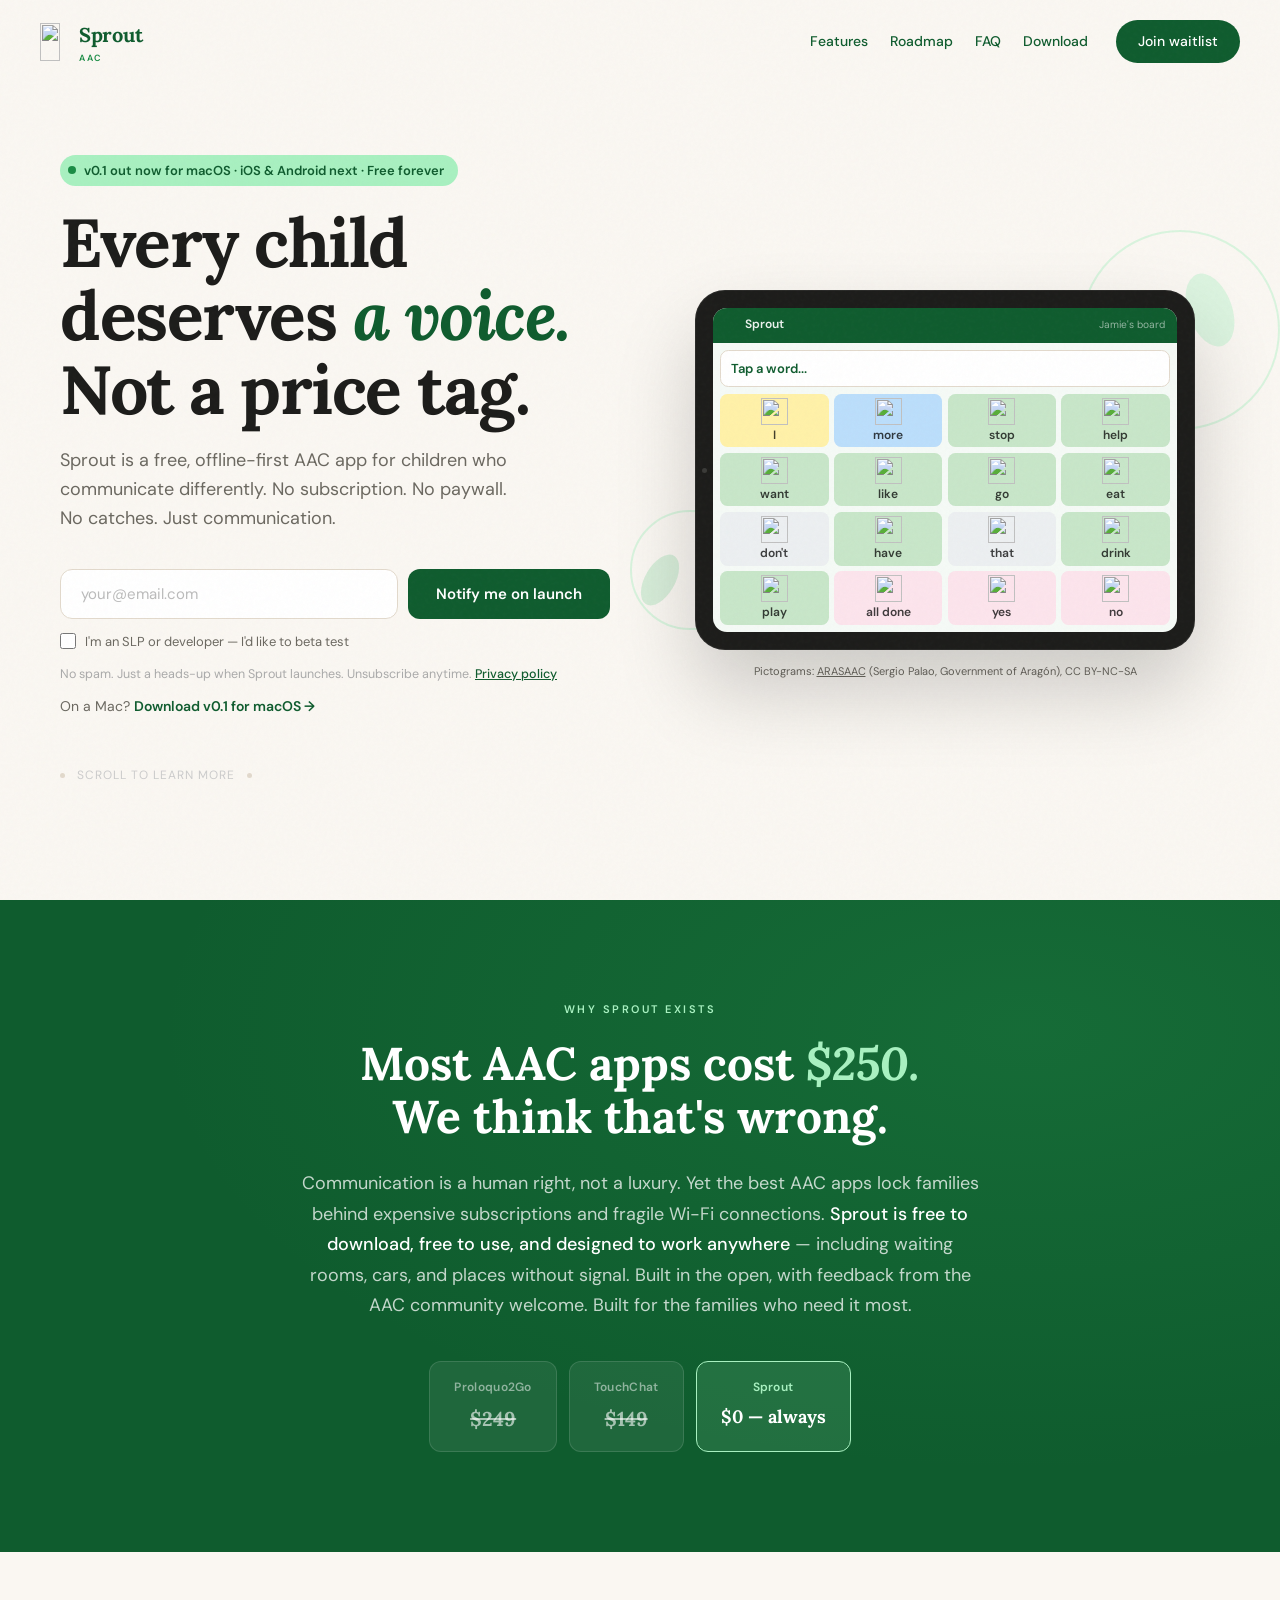
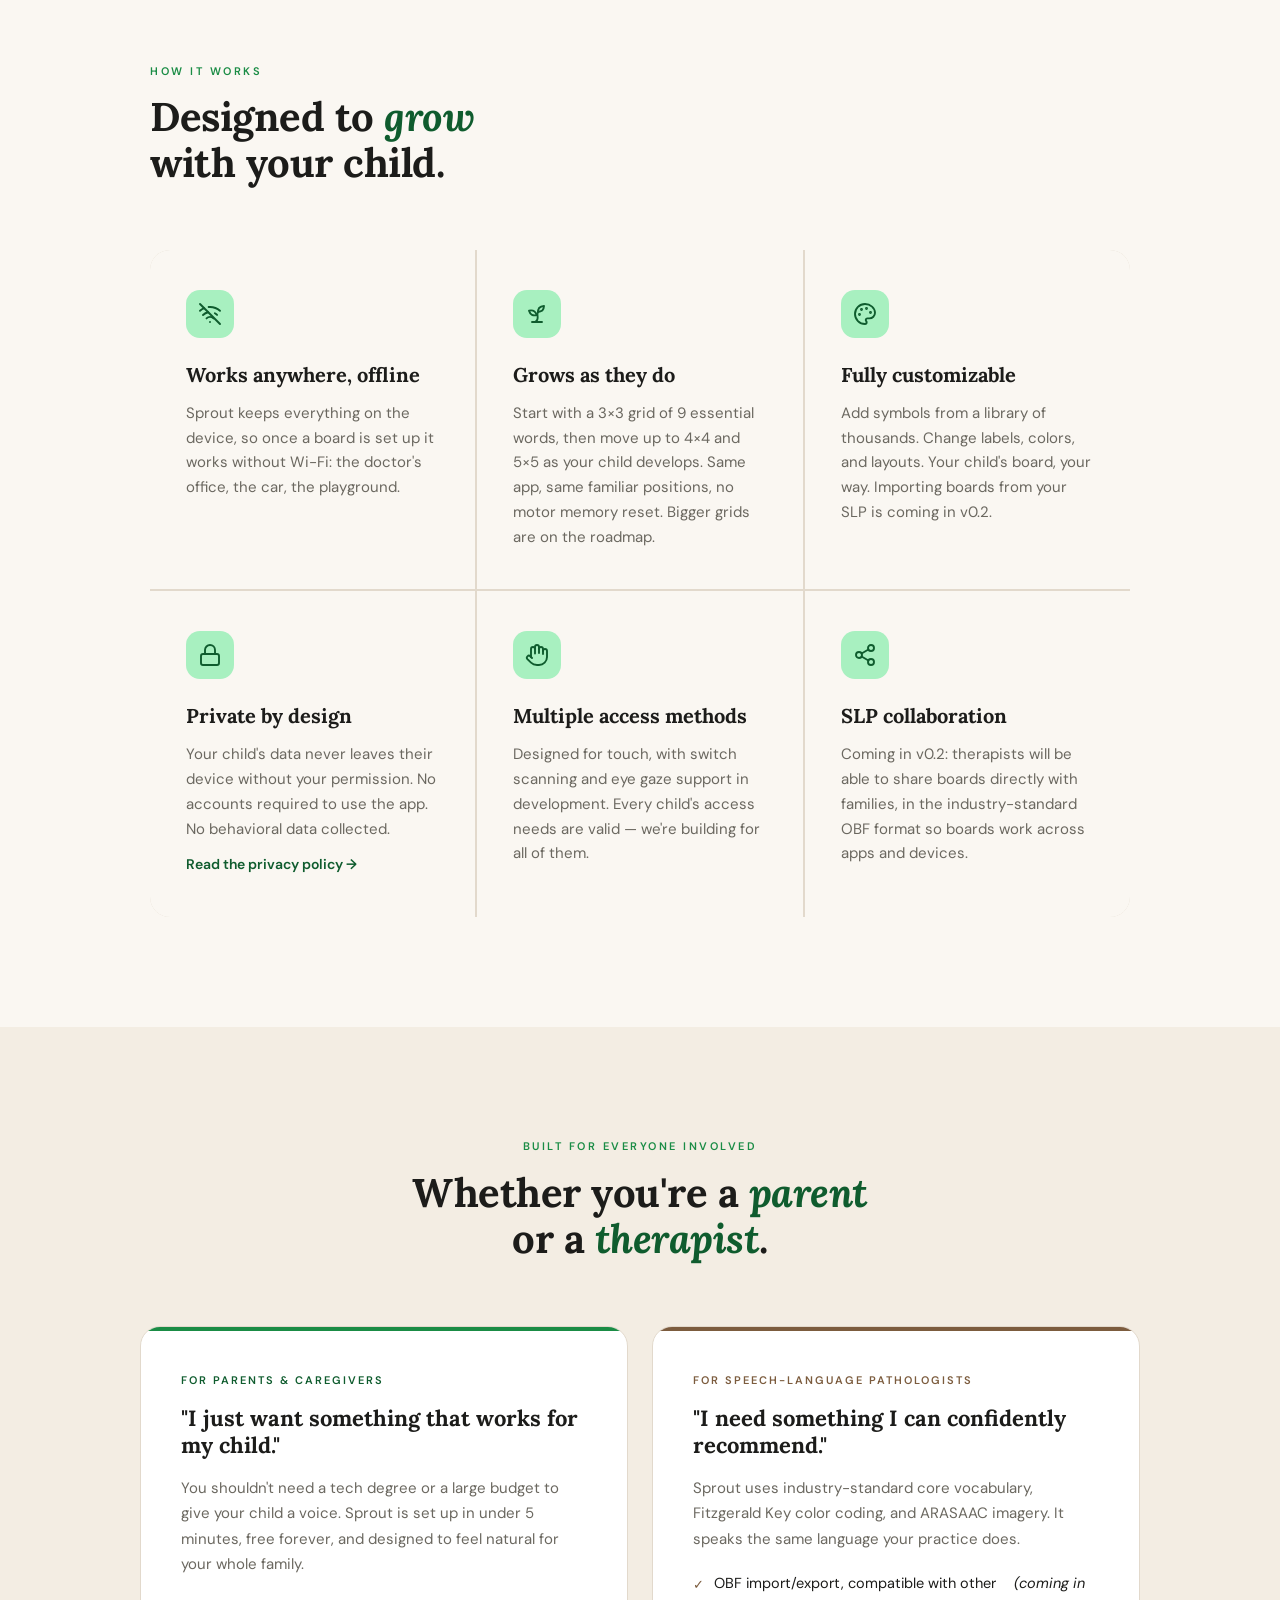
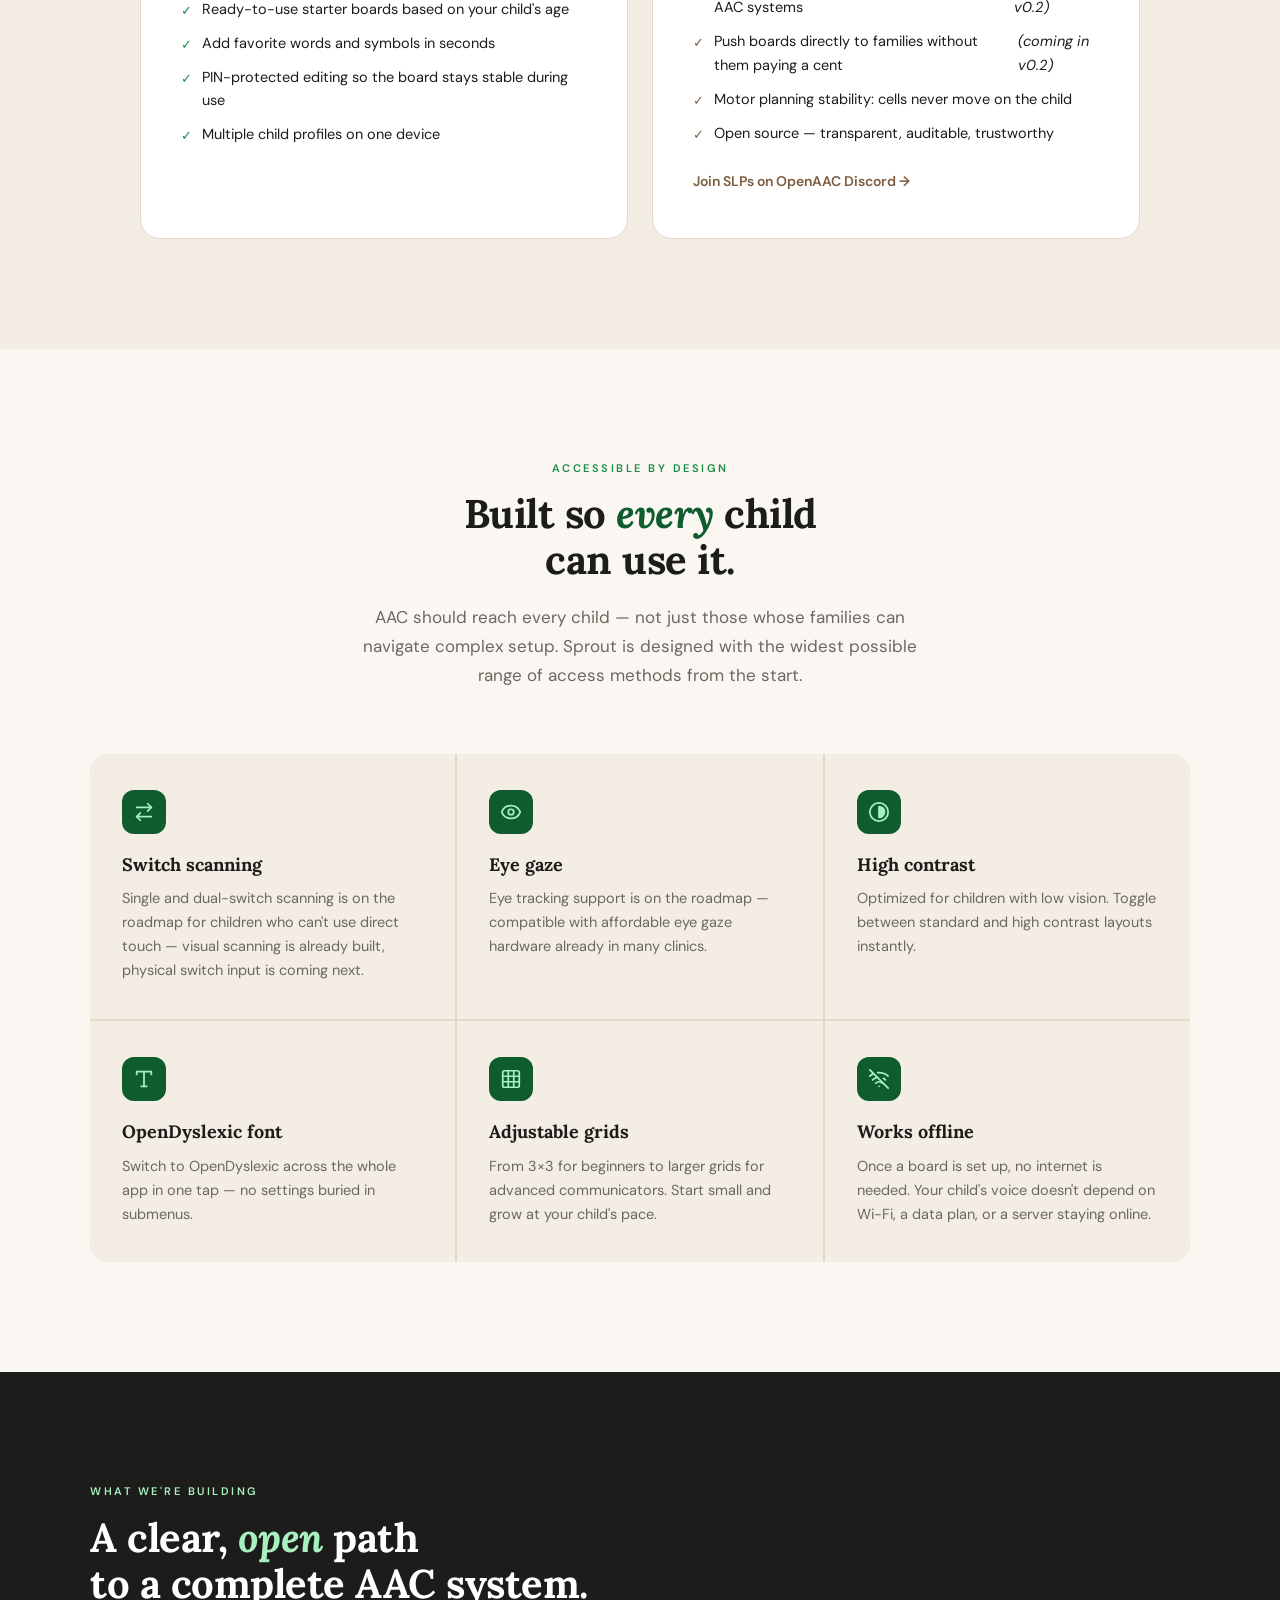
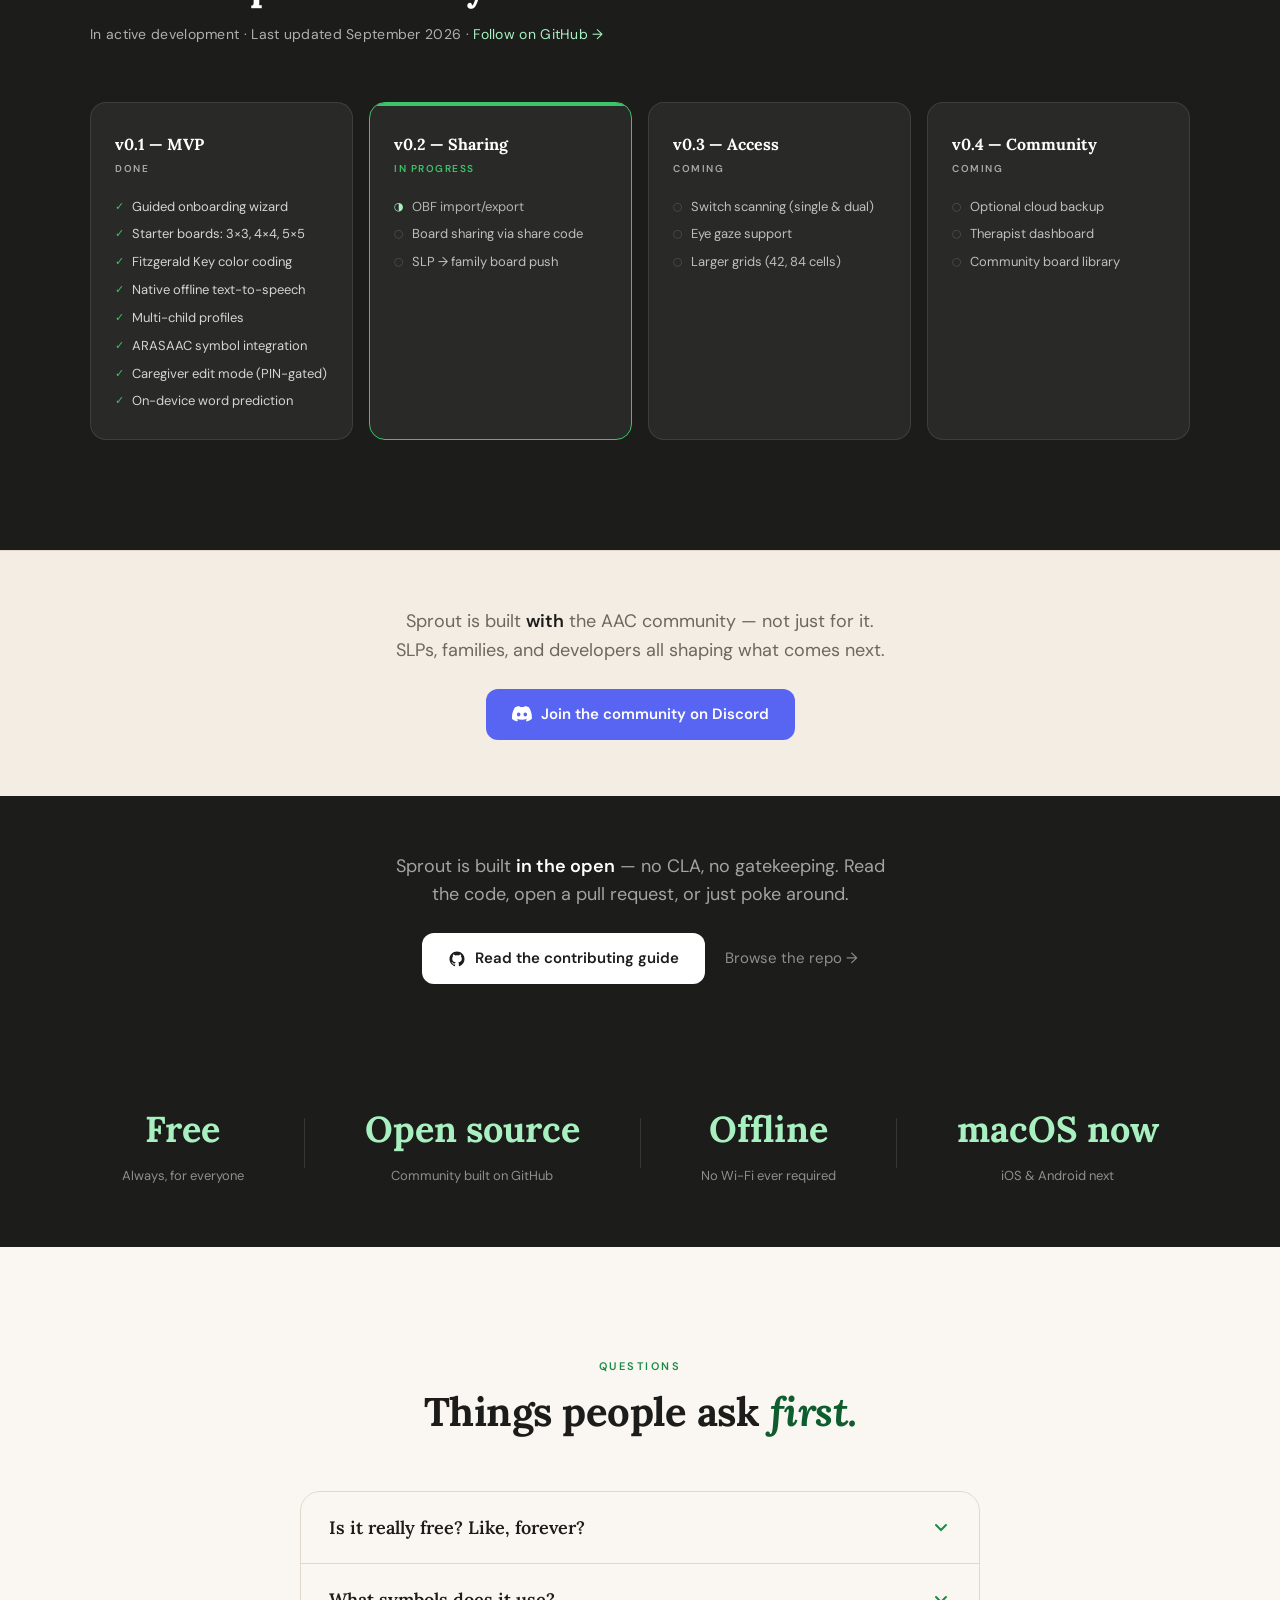
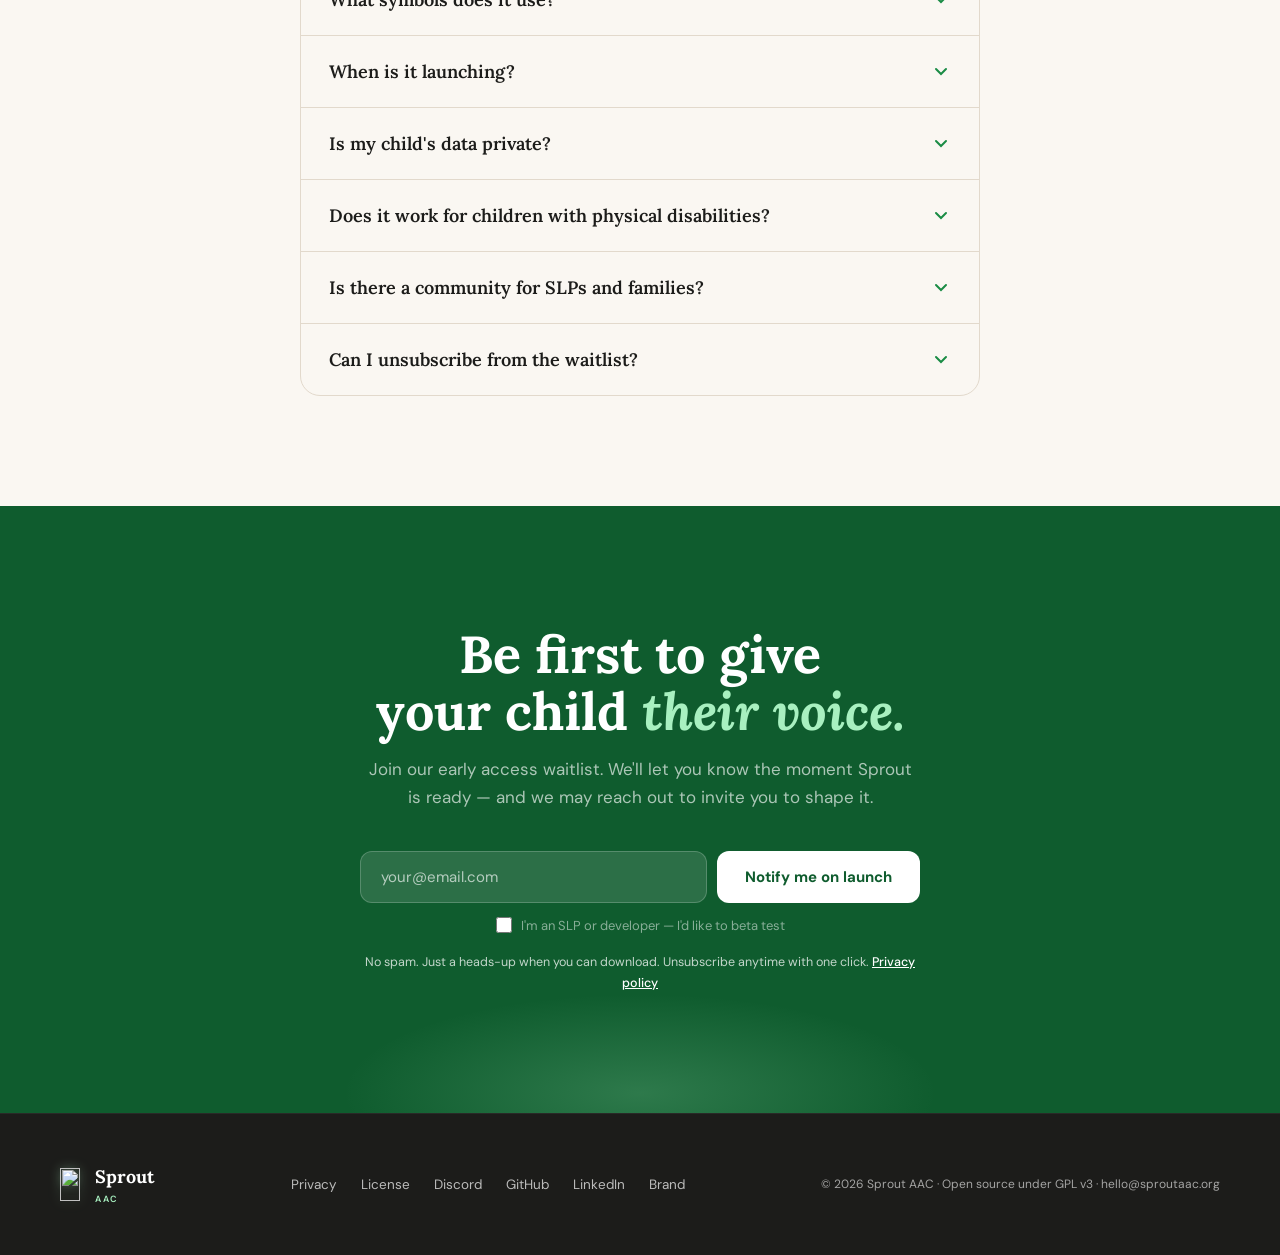
==== commit 4237dbde: "Link the privacy policy where people decide: both waitlist forms, the Private by design card, and th" ====
--- a/public/index.html
+++ b/public/index.html
@@ -206,6 +206,11 @@
     @media (max-width: 760px) { .nav-links { display: none; } }
     [id] { scroll-margin-top: 84px; }
     @media (max-width: 900px) { .hero-visual { margin-bottom: 40px; } }
+    .hero-note a { color: var(--forest); font-weight: 500; }
+    .final-note a { color: #fff; font-weight: 500; }
+    .feature-link { display: inline-block; margin-top: 12px; font-size: 14px; font-weight: 600; color: var(--forest); text-decoration: none; }
+    .feature-link:hover { text-decoration: underline; text-underline-offset: 3px; }
+    .faq-answer a { color: var(--forest); font-weight: 600; }
     .demo-credit { position: absolute; left: 0; right: 0; bottom: -30px; font-size: 11px; color: var(--muted); text-align: center; }
     .demo-credit a { color: inherit; }
     .hero-download { margin-top: 10px; font-size: 14px; color: var(--muted); }
@@ -1313,7 +1318,7 @@
           <img src="/sprout-mark.svg" width="14" height="18" alt="" style="height:18px;width:auto;vertical-align:-3px"> Check your inbox — confirmation email on its way.
         </div>
         <p class="hero-count" id="hero-count" style="display:none">Join <strong id="hero-count-num"></strong> others already on the waitlist.</p>
-        <p class="hero-note">No spam. Just a heads-up when Sprout launches. Unsubscribe anytime.</p>
+        <p class="hero-note">No spam. Just a heads-up when Sprout launches. Unsubscribe anytime. <a href="/privacy">Privacy policy</a></p>
         <p class="hero-download">On a Mac? <a href="https://github.com/sproutaac/app/releases/latest">Download v0.1 for macOS →</a></p>
         <div class="scroll-line">
           <span class="scroll-line-dot"></span>
@@ -1426,6 +1431,7 @@
           <div class="feature-icon"><svg width="24" height="24" viewBox="0 0 24 24" fill="none" stroke="currentColor" stroke-width="1.9" stroke-linecap="round" stroke-linejoin="round" aria-hidden="true"><rect width="18" height="11" x="3" y="11" rx="2" ry="2"/><path d="M7 11V7a5 5 0 0 1 10 0v4"/></svg></div>
           <h3 class="feature-title">Private by design</h3>
           <p class="feature-body">Your child's data never leaves their device without your permission. No accounts required to use the app. No behavioral data collected.</p>
+          <a class="feature-link" href="/privacy">Read the privacy policy →</a>
         </div>
         <div class="feature-card reveal">
           <div class="feature-icon"><svg width="24" height="24" viewBox="0 0 24 24" fill="none" stroke="currentColor" stroke-width="1.9" stroke-linecap="round" stroke-linejoin="round" aria-hidden="true"><path d="M18 11V6a2 2 0 0 0-2-2a2 2 0 0 0-2 2"/><path d="M14 10V4a2 2 0 0 0-2-2a2 2 0 0 0-2 2v2"/><path d="M10 10.5V6a2 2 0 0 0-2-2a2 2 0 0 0-2 2v8"/><path d="M18 8a2 2 0 1 1 4 0v6a8 8 0 0 1-8 8h-2c-2.8 0-4.5-.86-5.99-2.34l-3.6-3.6a2 2 0 0 1 2.83-2.82L7 15"/></svg></div>
@@ -1672,7 +1678,7 @@
           </svg>
         </button>
         <div class="faq-answer">
-          Your child's data lives entirely on your device. Sprout requires no account to use. Sprout has no servers to send it to. Sharing and backup features on the roadmap will always be opt-in. We collect no behavioral or usage data.
+          Your child's data lives entirely on your device. Sprout requires no account to use. Sprout has no servers to send it to. Sharing and backup features on the roadmap will always be opt-in. We collect no behavioral or usage data. <a href="/privacy">Read the full privacy policy</a>.
         </div>
       </div>
       <div class="faq-item">
@@ -1732,7 +1738,7 @@
         <div id="final-success" class="success-msg" style="margin-top: 16px; justify-content: center; display: none;">
           <img src="/sprout-mark.svg" width="14" height="18" alt="" style="height:18px;width:auto;vertical-align:-3px"> Check your inbox — confirmation email on its way.
         </div>
-        <p class="final-note">No spam. Just a heads-up when you can download. Unsubscribe anytime with one click.</p>
+        <p class="final-note">No spam. Just a heads-up when you can download. Unsubscribe anytime with one click. <a href="/privacy">Privacy policy</a></p>
       </div>
     </div>
   </section>
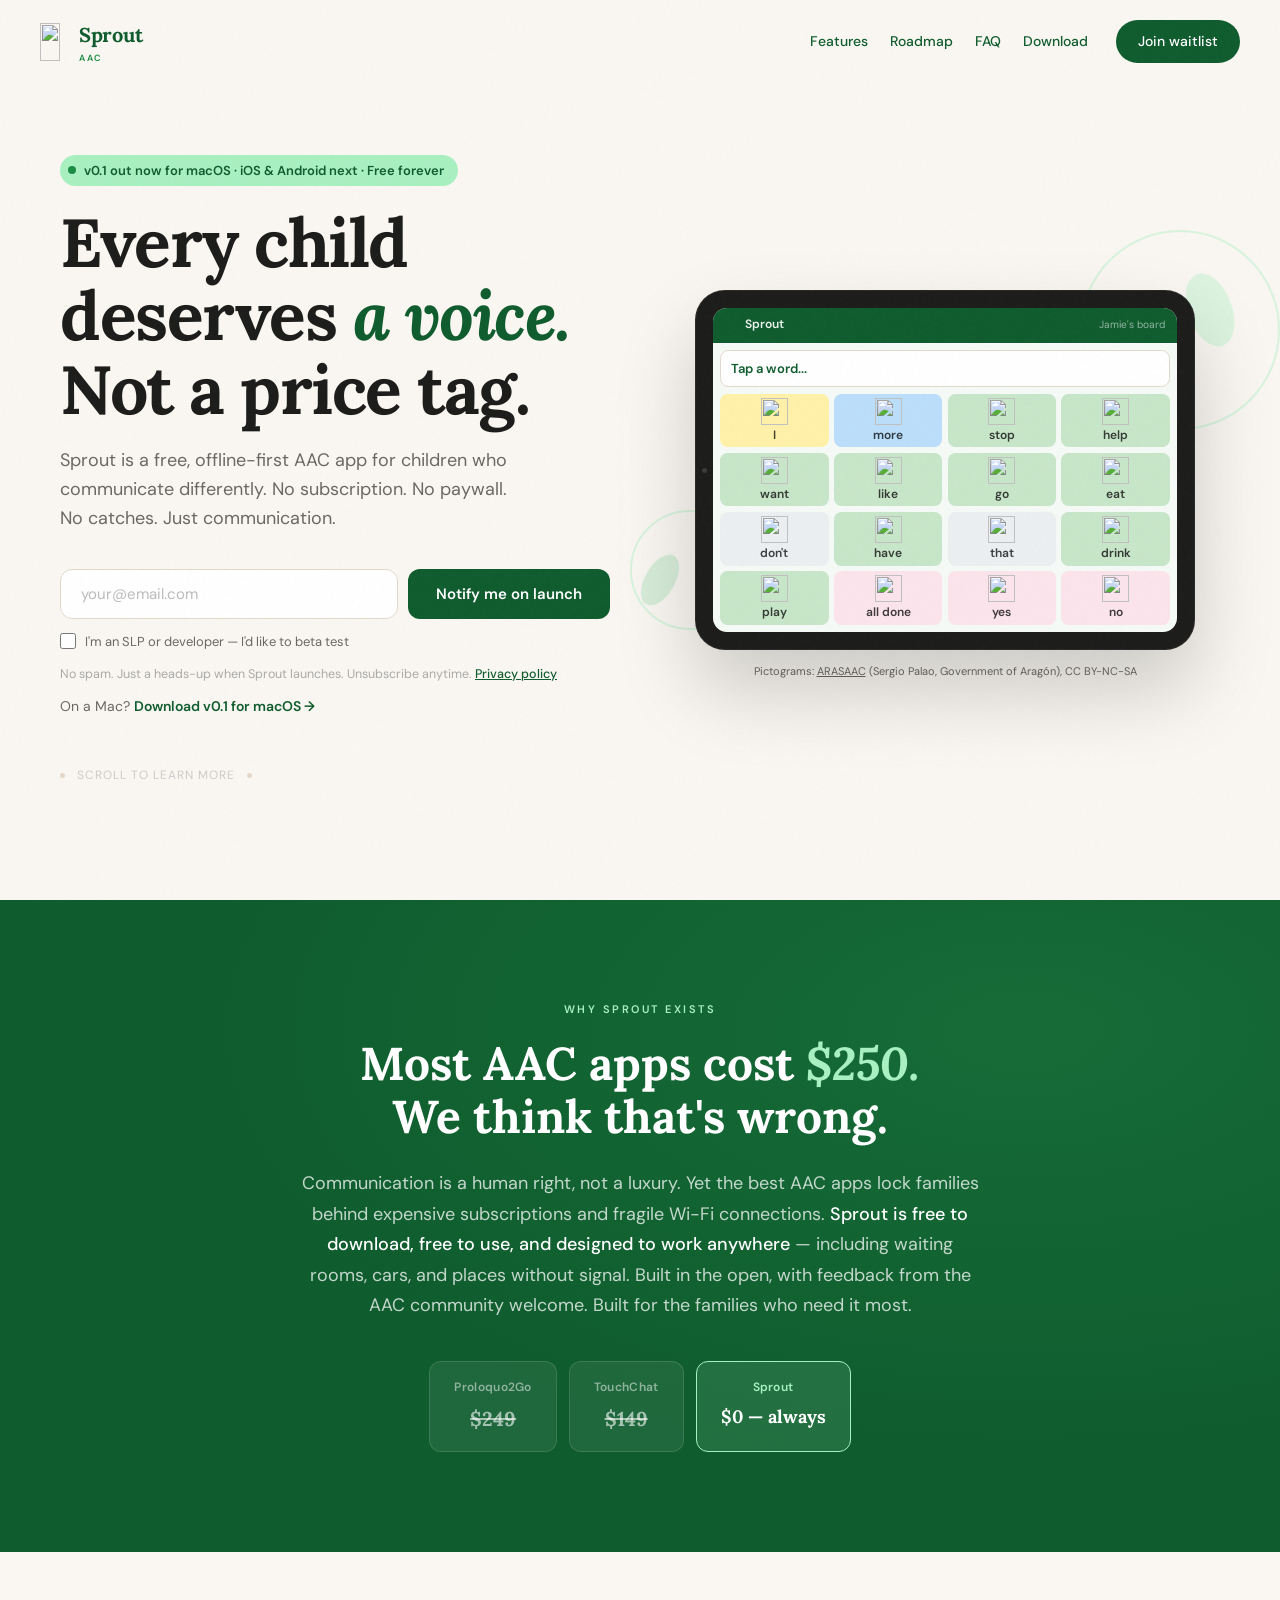
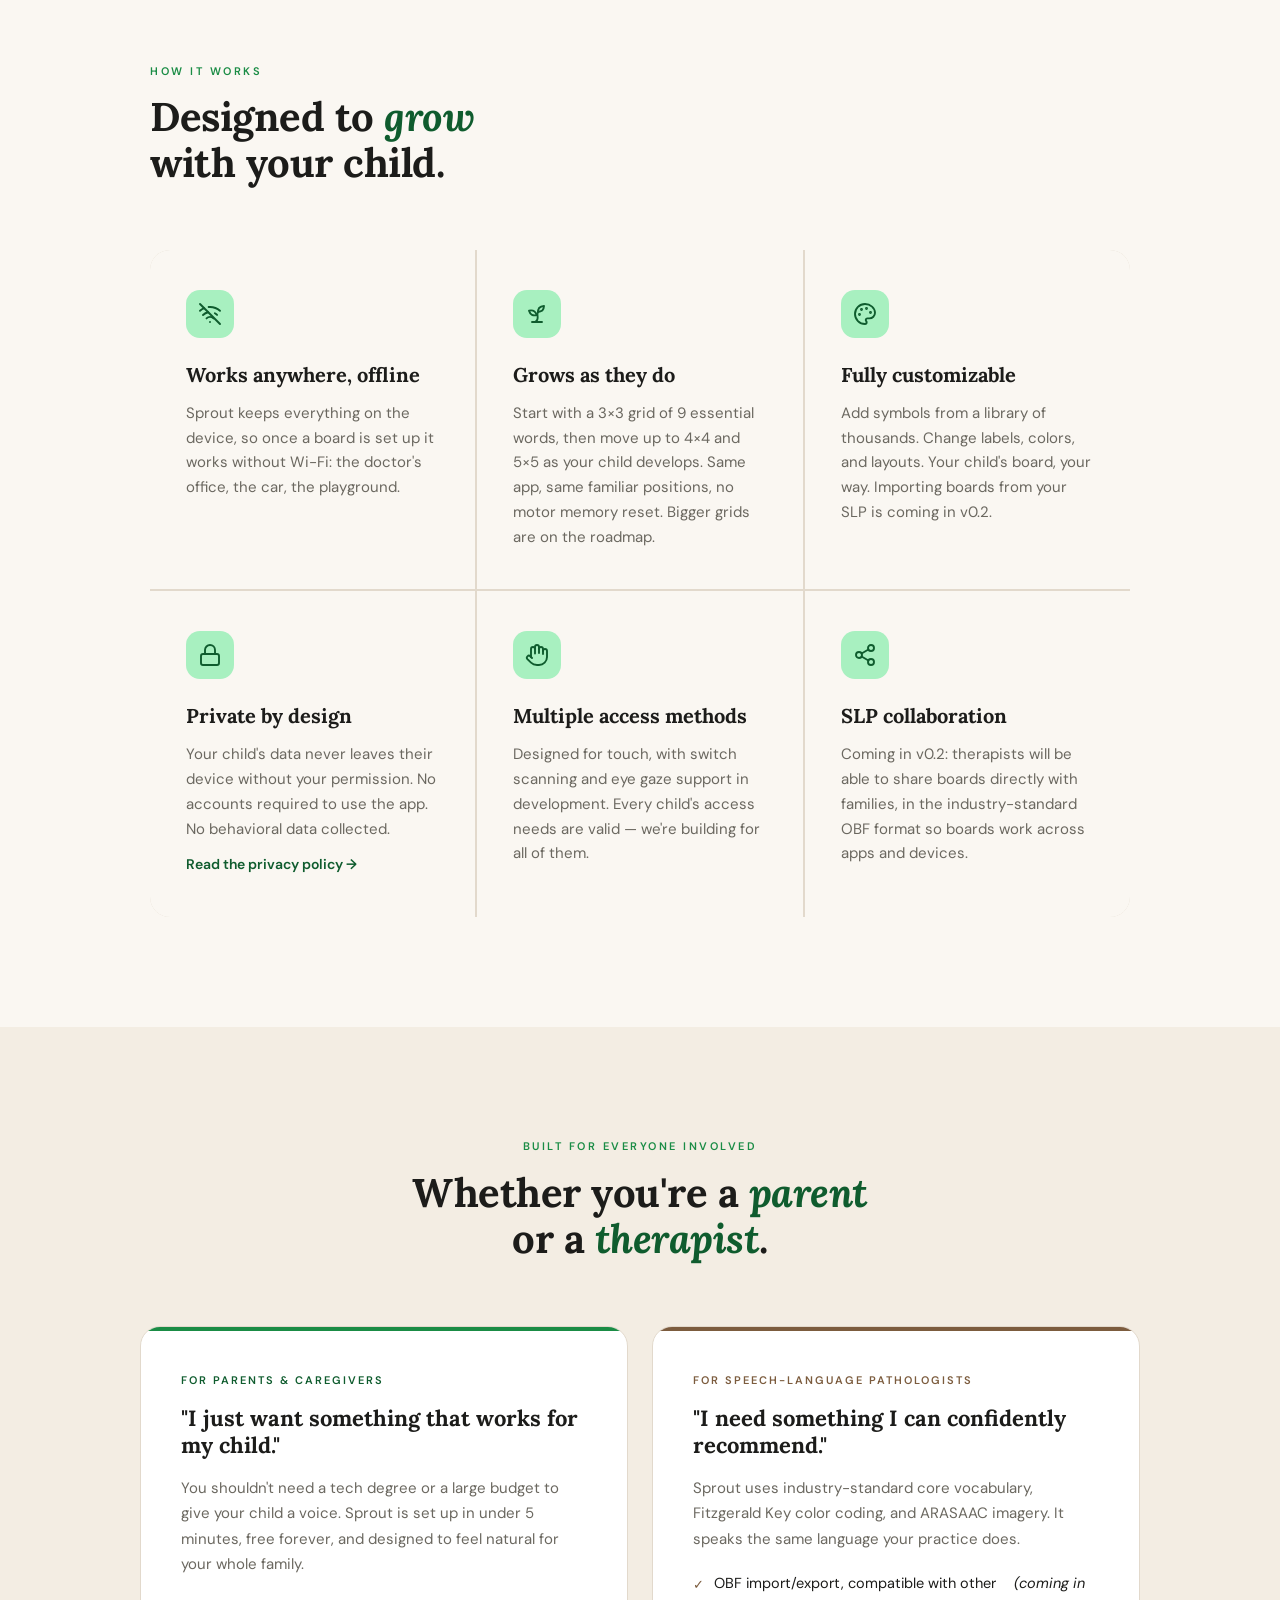
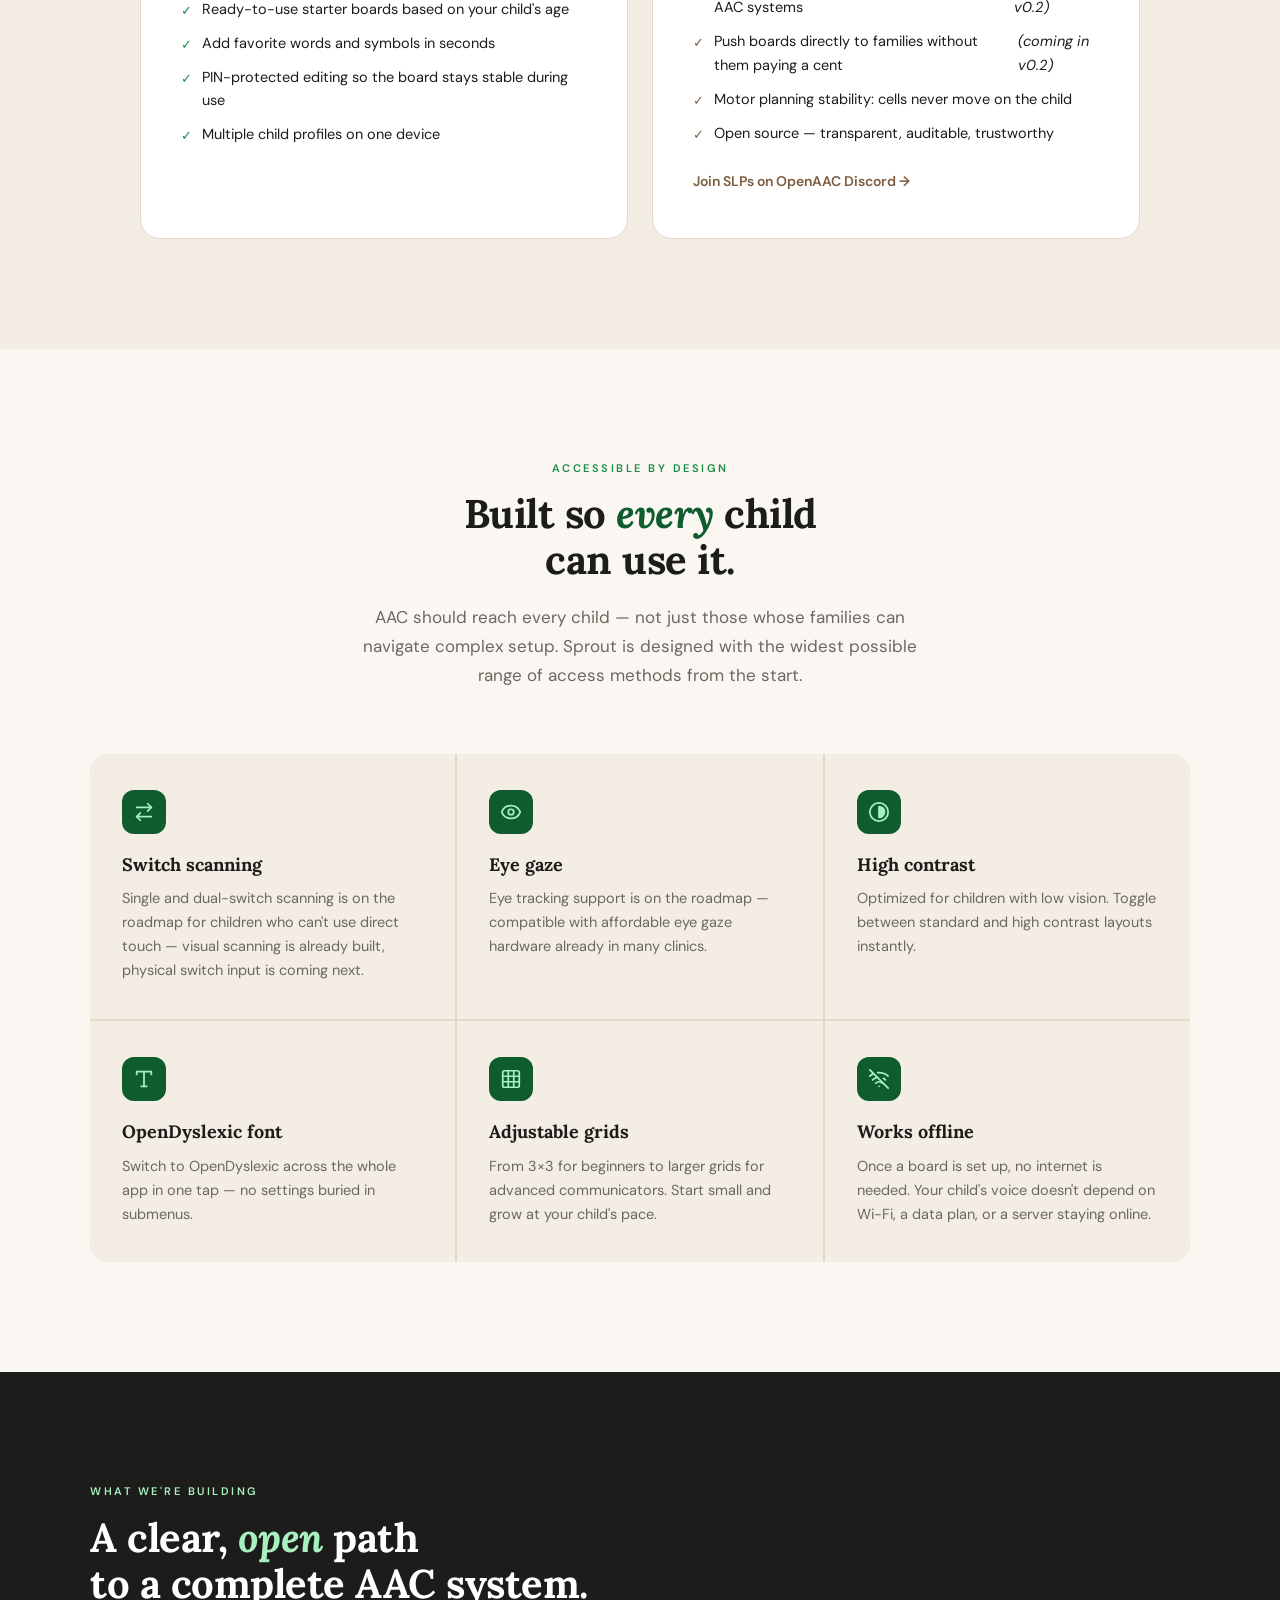
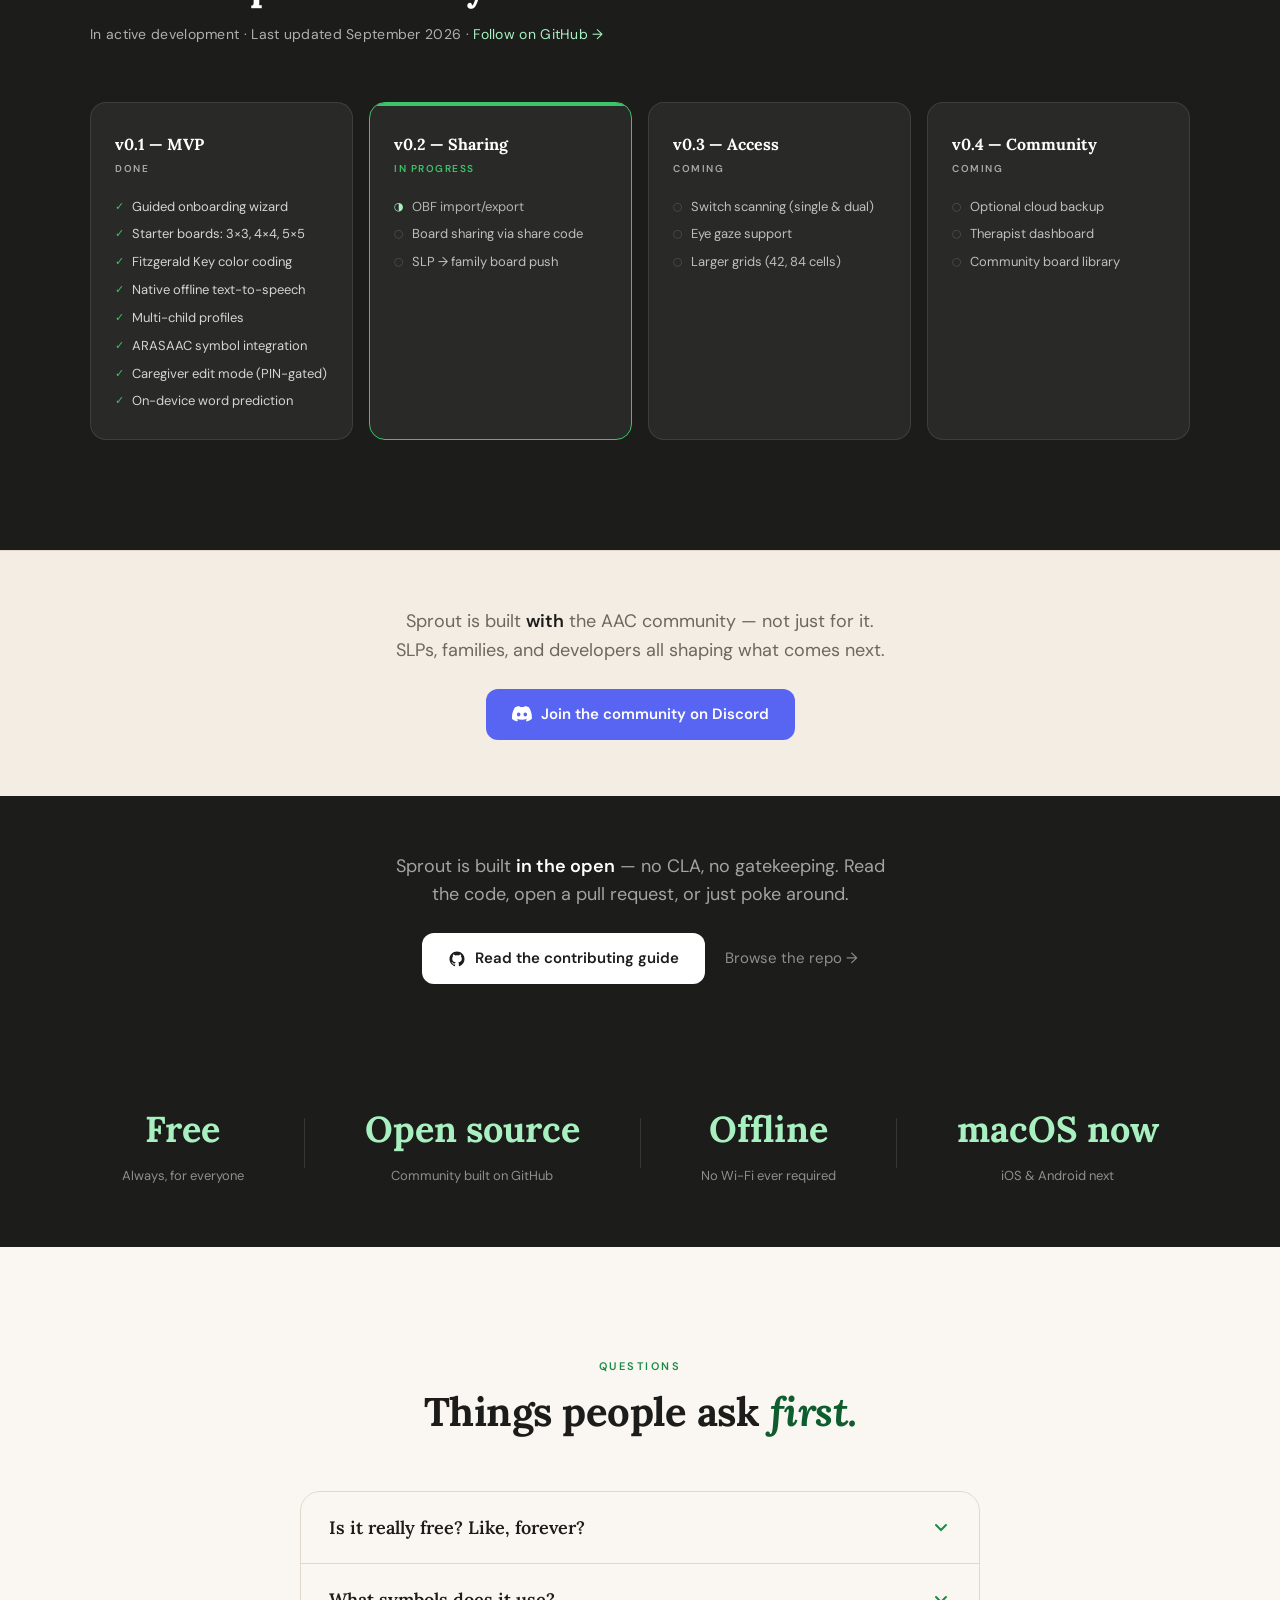
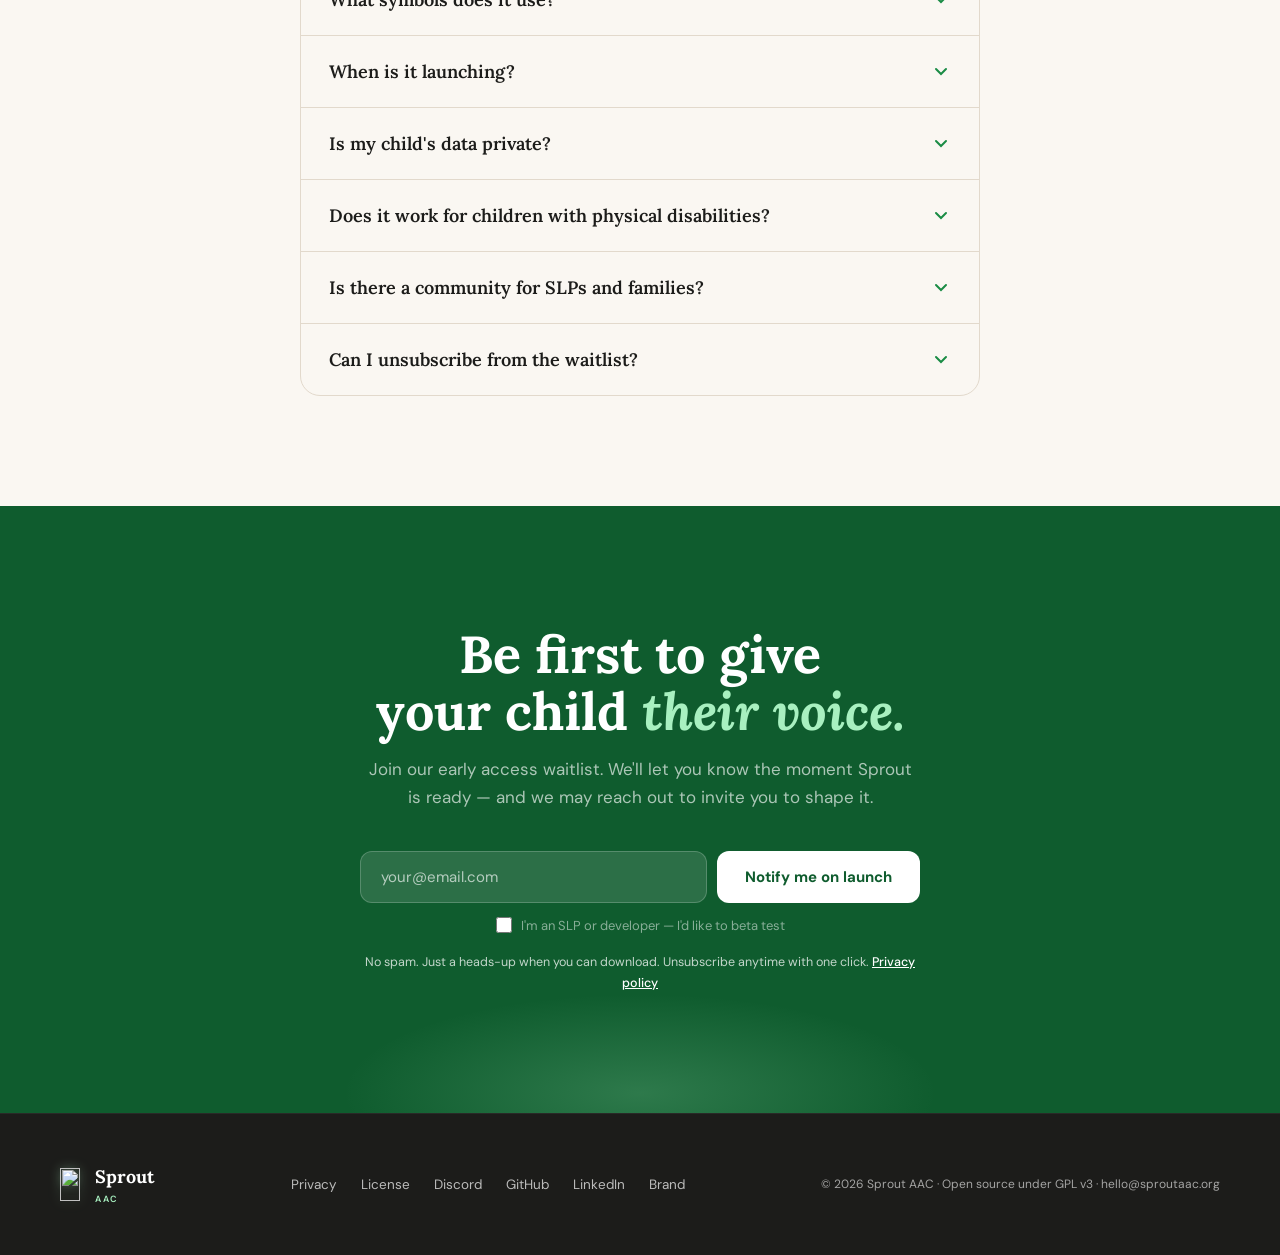
==== commit a2c2e9a3: "Add a CSP, confirm-before-unsubscribe, one-click List-Unsubscribe, fail-closed signup limiter - Move" ====
--- a/public/index.html
+++ b/public/index.html
@@ -1306,7 +1306,7 @@
           Sprout is a free, offline-first AAC app for children who communicate differently.
           No subscription. No paywall. No catches. Just communication.
         </p>
-        <form class="hero-form" id="hero-form" onsubmit="handleSignup(event, 'hero')">
+        <form class="hero-form" id="hero-form">
           <input type="email" placeholder="your@email.com" required autocomplete="email" />
           <button type="submit" class="btn-primary">Notify me on launch</button>
           <label class="beta-label" style="width:100%;margin-top:2px">
@@ -1639,7 +1639,7 @@
     </div>
     <div class="faq-list reveal">
       <div class="faq-item">
-        <button class="faq-question" onclick="toggleFaq(this)" aria-expanded="false">
+        <button class="faq-question" aria-expanded="false">
           Is it really free? Like, forever?
           <svg class="faq-chevron" viewBox="0 0 20 20" fill="none" stroke="currentColor" stroke-width="2" stroke-linecap="round">
             <polyline points="5 8 10 13 15 8"/>
@@ -1650,7 +1650,7 @@
         </div>
       </div>
       <div class="faq-item">
-        <button class="faq-question" onclick="toggleFaq(this)" aria-expanded="false">
+        <button class="faq-question" aria-expanded="false">
           What symbols does it use?
           <svg class="faq-chevron" viewBox="0 0 20 20" fill="none" stroke="currentColor" stroke-width="2" stroke-linecap="round">
             <polyline points="5 8 10 13 15 8"/>
@@ -1661,7 +1661,7 @@
         </div>
       </div>
       <div class="faq-item">
-        <button class="faq-question" onclick="toggleFaq(this)" aria-expanded="false">
+        <button class="faq-question" aria-expanded="false">
           When is it launching?
           <svg class="faq-chevron" viewBox="0 0 20 20" fill="none" stroke="currentColor" stroke-width="2" stroke-linecap="round">
             <polyline points="5 8 10 13 15 8"/>
@@ -1671,7 +1671,7 @@
           Sprout v0.1.0 is out now as a macOS build: <a href="https://github.com/sproutaac/app/releases/latest">download it from GitHub</a>. It's an early release, so expect rough edges. iOS and Android builds are next, followed by the App Store and Google Play. Waitlist members hear first when those go live.</div>
       </div>
       <div class="faq-item">
-        <button class="faq-question" onclick="toggleFaq(this)" aria-expanded="false">
+        <button class="faq-question" aria-expanded="false">
           Is my child's data private?
           <svg class="faq-chevron" viewBox="0 0 20 20" fill="none" stroke="currentColor" stroke-width="2" stroke-linecap="round">
             <polyline points="5 8 10 13 15 8"/>
@@ -1682,7 +1682,7 @@
         </div>
       </div>
       <div class="faq-item">
-        <button class="faq-question" onclick="toggleFaq(this)" aria-expanded="false">
+        <button class="faq-question" aria-expanded="false">
           Does it work for children with physical disabilities?
           <svg class="faq-chevron" viewBox="0 0 20 20" fill="none" stroke="currentColor" stroke-width="2" stroke-linecap="round">
             <polyline points="5 8 10 13 15 8"/>
@@ -1693,7 +1693,7 @@
         </div>
       </div>
       <div class="faq-item">
-        <button class="faq-question" onclick="toggleFaq(this)" aria-expanded="false">
+        <button class="faq-question" aria-expanded="false">
           Is there a community for SLPs and families?
           <svg class="faq-chevron" viewBox="0 0 20 20" fill="none" stroke="currentColor" stroke-width="2" stroke-linecap="round">
             <polyline points="5 8 10 13 15 8"/>
@@ -1704,7 +1704,7 @@
         </div>
       </div>
       <div class="faq-item">
-        <button class="faq-question" onclick="toggleFaq(this)" aria-expanded="false">
+        <button class="faq-question" aria-expanded="false">
           Can I unsubscribe from the waitlist?
           <svg class="faq-chevron" viewBox="0 0 20 20" fill="none" stroke="currentColor" stroke-width="2" stroke-linecap="round">
             <polyline points="5 8 10 13 15 8"/>
@@ -1727,7 +1727,7 @@
         <p class="final-sub">
           Join our early access waitlist. We'll let you know the moment Sprout is ready — and we may reach out to invite you to shape it.
         </p>
-        <form class="final-form" id="final-form" onsubmit="handleSignup(event, 'final')">
+        <form class="final-form" id="final-form">
           <input type="email" placeholder="your@email.com" required autocomplete="email" />
           <button type="submit" class="btn-light">Notify me on launch</button>
           <label class="beta-label beta-label--dark" style="width:100%;margin-top:2px;justify-content:center">
@@ -1764,200 +1764,6 @@
     <p class="footer-copy">© 2026 Sprout AAC · Open source under GPL v3 · <a href="mailto:hello@sproutaac.org" style="color:inherit;text-decoration:none;">hello@sproutaac.org</a></p>
   </footer>
 
-  <script>
-    // ── Nav scroll effect ─────────────────────────────────────────
-    const nav = document.getElementById('nav');
-    window.addEventListener('scroll', () => {
-      nav.classList.toggle('scrolled', window.scrollY > 40);
-    }, { passive: true });
-
-    // ── Smooth scroll ─────────────────────────────────────────────
-    const easeInOutCubic = t => t < 0.5 ? 4*t*t*t : 1 - Math.pow(-2*t + 2, 3) / 2;
-
-    function smoothScrollTo(target, duration) {
-      duration = duration || 1600;
-      const start = window.scrollY;
-      const end = target.getBoundingClientRect().top + window.scrollY;
-      const distance = end - start;
-      let startTime = null;
-      function step(ts) {
-        if (!startTime) startTime = ts;
-        const progress = Math.min((ts - startTime) / duration, 1);
-        window.scrollTo(0, start + distance * easeInOutCubic(progress));
-        if (progress < 1) requestAnimationFrame(step);
-      }
-      requestAnimationFrame(step);
-    }
-
-    document.querySelectorAll('a[href^="#"]').forEach(function(link) {
-      link.addEventListener('click', function(e) {
-        const id = link.getAttribute('href').slice(1);
-        if (!id) { e.preventDefault(); return; }
-        const target = document.getElementById(id);
-        if (!target) { e.preventDefault(); return; }
-        e.preventDefault();
-        smoothScrollTo(target);
-      });
-    });
-
-    // ── Voice selection ───────────────────────────────────────────
-    // Prefer voices that run on the device: network voices (e.g. Chrome's
-    // "Google US English") can end with an audible pop/thump when the audio
-    // stream closes, and they need a connection.
-    let preferredVoice = null;
-    const voicePreference = [
-      'Samantha',
-      'Microsoft Aria Online Natural - English (United States)',
-      'Microsoft Jenny Online Natural - English (United States)',
-      'Microsoft Zira Desktop - English (United States)',
-      'Karen',
-      'Moira',
-      'Google US English',
-    ];
-    function pickVoice() {
-      const voices = speechSynthesis.getVoices();
-      if (!voices.length) return;
-      const english = voices.filter(v => v.lang && v.lang.startsWith('en'));
-      for (const local of [true, false]) {
-        for (const name of voicePreference) {
-          const v = english.find(v => v.name === name && v.localService === local);
-          if (v) { preferredVoice = v; return; }
-        }
-      }
-      preferredVoice = english.find(v => v.localService && v.lang === 'en-US') ||
-                       english.find(v => v.localService) ||
-                       english.find(v => v.lang === 'en-US') || english[0] || null;
-    }
-    if ('speechSynthesis' in window) {
-      pickVoice();
-      speechSynthesis.addEventListener('voiceschanged', pickVoice);
-    }
-
-    // Keep the audio output open while the demo is in use. When speech ends,
-    // some browsers close the output device, and many speakers/headsets "thump"
-    // as they power down. A silent tone keeps the device open between taps;
-    // it's released after 15 s idle so it doesn't drain the battery.
-    let audioCtx = null;
-    let idleTimer = null;
-    function keepAudioAwake() {
-      try {
-        if (!audioCtx) {
-          audioCtx = new (window.AudioContext || window.webkitAudioContext)();
-          const osc = audioCtx.createOscillator();
-          const gain = audioCtx.createGain();
-          gain.gain.value = 0;
-          osc.connect(gain).connect(audioCtx.destination);
-          osc.start();
-        }
-        if (audioCtx.state === 'suspended') audioCtx.resume();
-        clearTimeout(idleTimer);
-        idleTimer = setTimeout(() => audioCtx && audioCtx.suspend(), 15000);
-      } catch (e) { /* no Web Audio: speech still works */ }
-    }
-
-    // ── Tablet demo interaction ───────────────────────────────────
-    let outputWords = [];
-    function demoSpeak(word) {
-      outputWords.push(word);
-      if (outputWords.length > 5) outputWords.shift();
-      const out = document.getElementById('output-text');
-      out.textContent = outputWords.join(' ');
-
-      if ('speechSynthesis' in window) {
-        keepAudioAwake();
-        speechSynthesis.cancel();
-        const utt = new SpeechSynthesisUtterance(word);
-        utt.rate = 0.9;
-        if (preferredVoice) utt.voice = preferredVoice;
-        speechSynthesis.speak(utt);
-      }
-    }
-    document.querySelectorAll('.tablet-cell').forEach(btn =>
-      btn.addEventListener('click', () => demoSpeak(btn.dataset.word)));
-
-    // ── FAQ accordion ─────────────────────────────────────────────
-    function toggleFaq(btn) {
-      const item = btn.closest('.faq-item');
-      const isOpen = item.classList.contains('open');
-      // Close all
-      document.querySelectorAll('.faq-item.open').forEach(el => {
-        el.classList.remove('open');
-        el.querySelector('.faq-question').setAttribute('aria-expanded', 'false');
-      });
-      // Open clicked (unless it was already open)
-      if (!isOpen) {
-        item.classList.add('open');
-        btn.setAttribute('aria-expanded', 'true');
-      }
-    }
-
-    // ── Signup forms ──────────────────────────────────────────────
-    async function handleSignup(e, formId) {
-      e.preventDefault();
-      const form = e.target;
-      const email = form.querySelector('input[type="email"]').value;
-      const btn = form.querySelector('button[type="submit"]');
-      const originalText = btn.textContent;
-
-      btn.disabled = true;
-      btn.textContent = 'Joining…';
-
-      try {
-        const res = await fetch('/api/signup', {
-          method: 'POST',
-          headers: { 'Content-Type': 'application/json' },
-          body: JSON.stringify({ email, betaTester: form.querySelector('input[type="checkbox"]')?.checked || false }),
-        });
-        if (!res.ok) throw new Error();
-
-        form.style.display = 'none';
-        const successEl = document.getElementById(formId + '-success');
-        successEl.style.display = 'flex';
-        successEl.classList.add('show');
-      } catch {
-        btn.disabled = false;
-        btn.textContent = originalText;
-        const input = form.querySelector('input[type="email"]');
-        input.style.borderColor = '#e05555';
-        input.placeholder = 'Something went wrong — try again';
-        setTimeout(() => {
-          input.style.borderColor = '';
-          input.placeholder = 'your@email.com';
-        }, 3000);
-      }
-    }
-
-    // ── Signup count ──────────────────────────────────────────────
-    fetch('/api/count')
-      .then(r => r.json())
-      .then(d => {
-        if (d.count >= 10) {
-          document.getElementById('hero-count-num').textContent = d.count.toLocaleString();
-          document.getElementById('hero-count').style.display = 'block';
-        }
-      })
-      .catch(() => {});
-
-    // ── Back to top ───────────────────────────────────────────────
-    function smoothScrollToTop() {
-      const start = window.scrollY;
-      let startTime = null;
-      function step(ts) {
-        if (!startTime) startTime = ts;
-        const progress = Math.min((ts - startTime) / 1600, 1);
-        window.scrollTo(0, start * (1 - easeInOutCubic(progress)));
-        if (progress < 1) requestAnimationFrame(step);
-      }
-      requestAnimationFrame(step);
-    }
-    const btt = document.getElementById('back-to-top');
-    window.addEventListener('scroll', function() {
-      btt.classList.toggle('visible', window.scrollY > 600);
-    }, { passive: true });
-    btt.addEventListener('click', function() {
-      if (navigator.vibrate) navigator.vibrate(40);
-      smoothScrollToTop();
-    });
-  </script>
+  <script src="/js/main.js"></script>
 </body>
 </html>
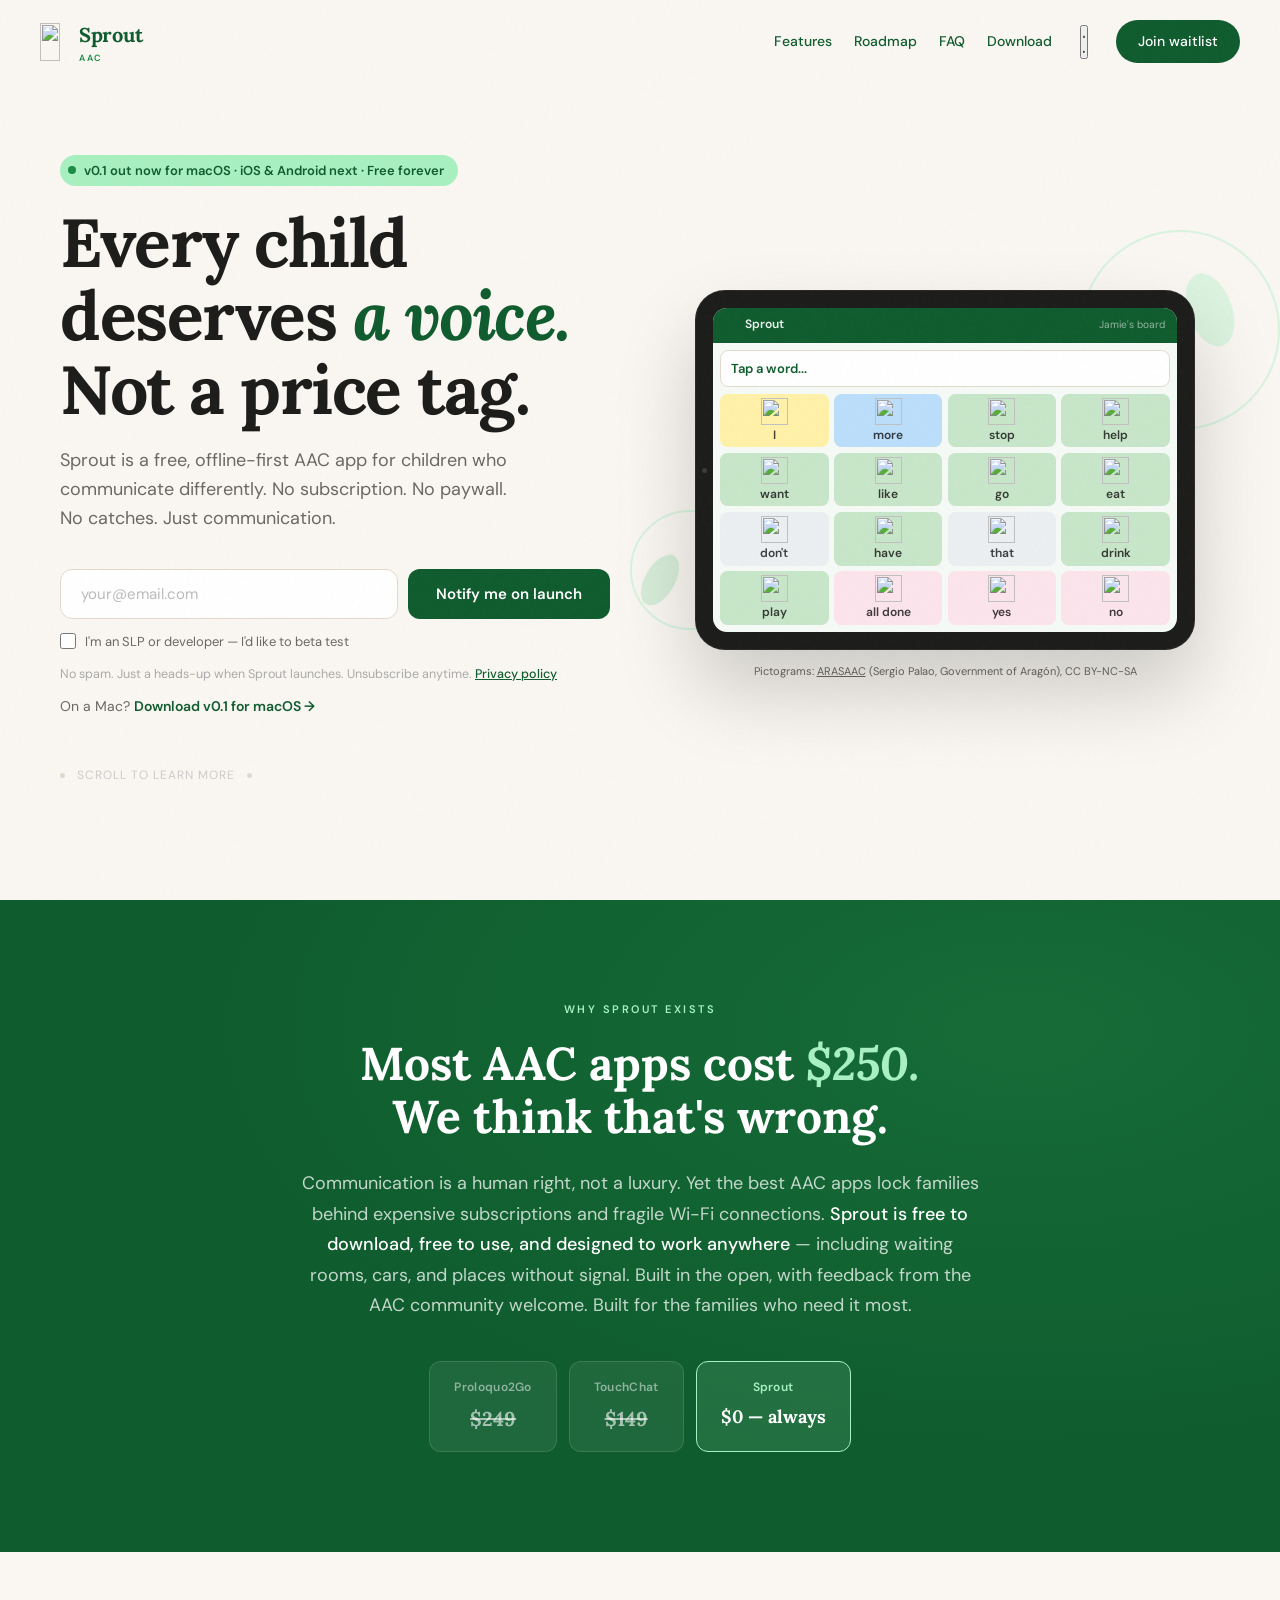
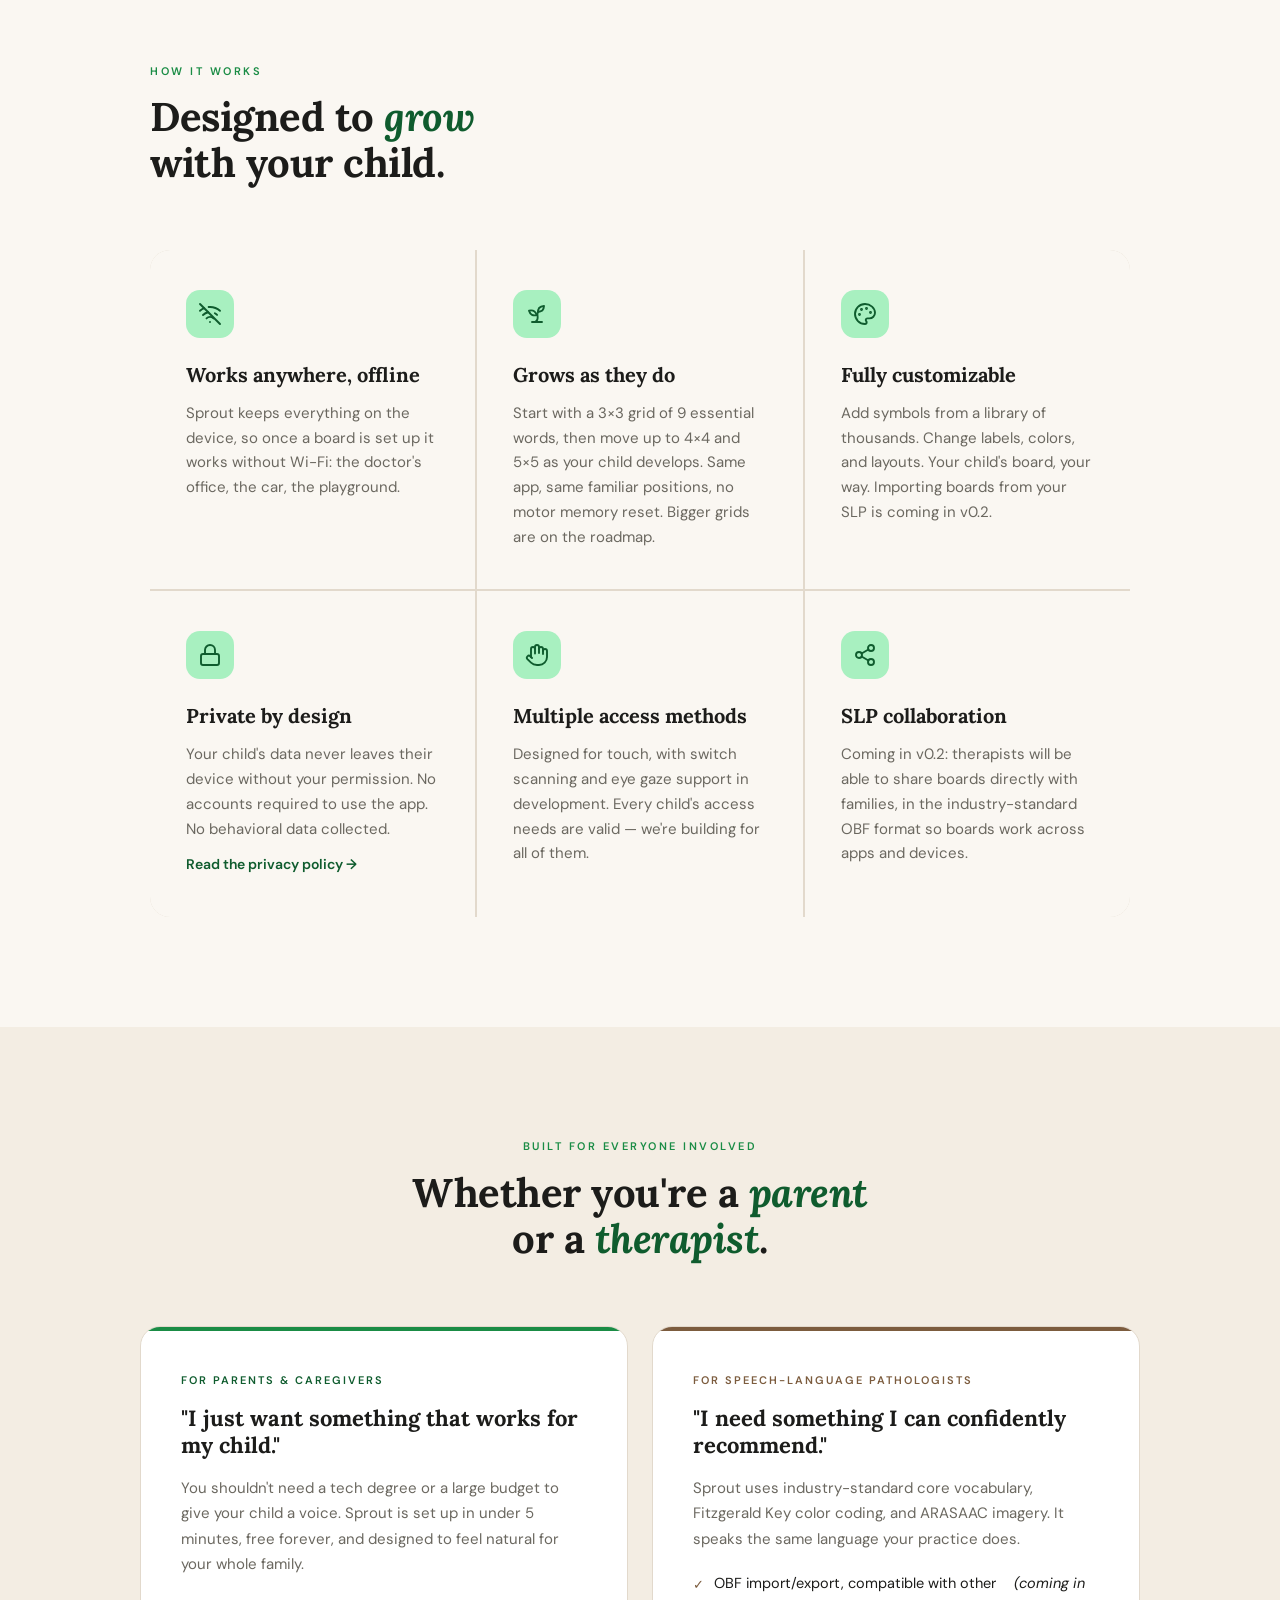
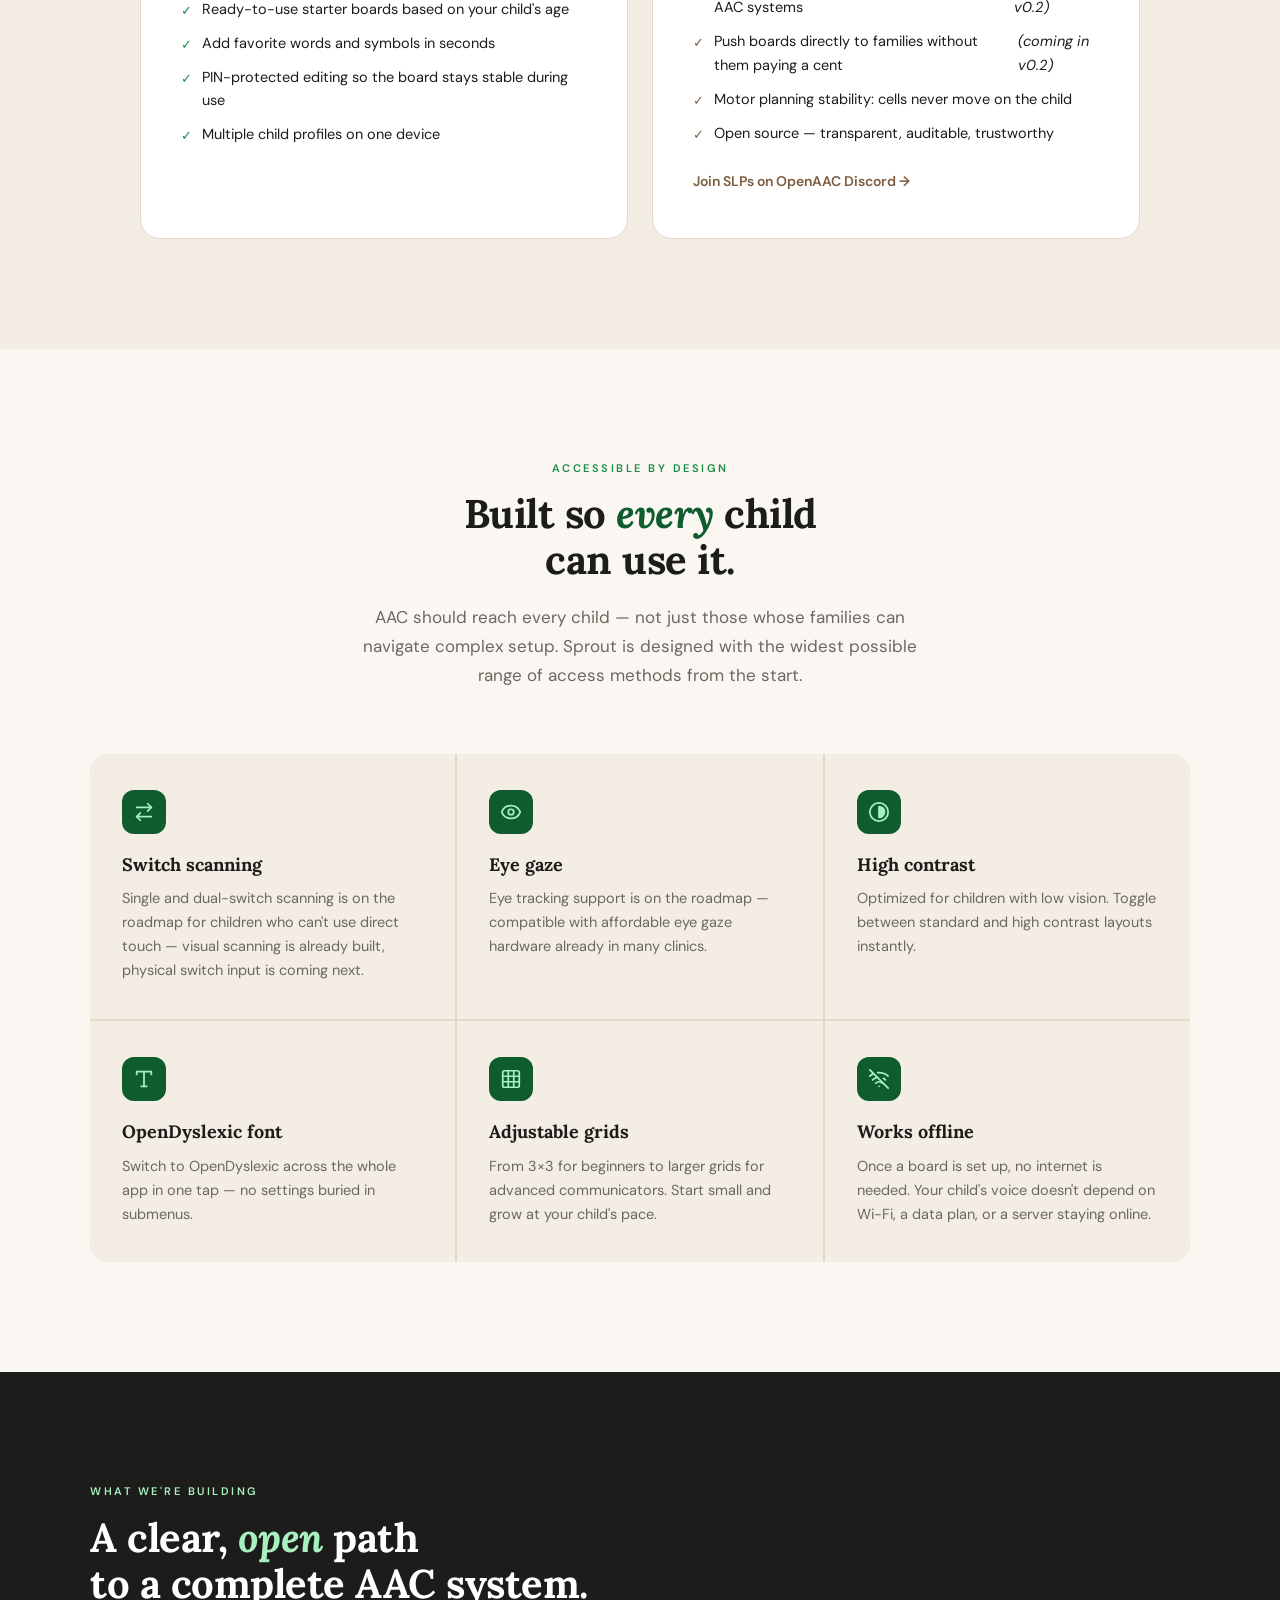
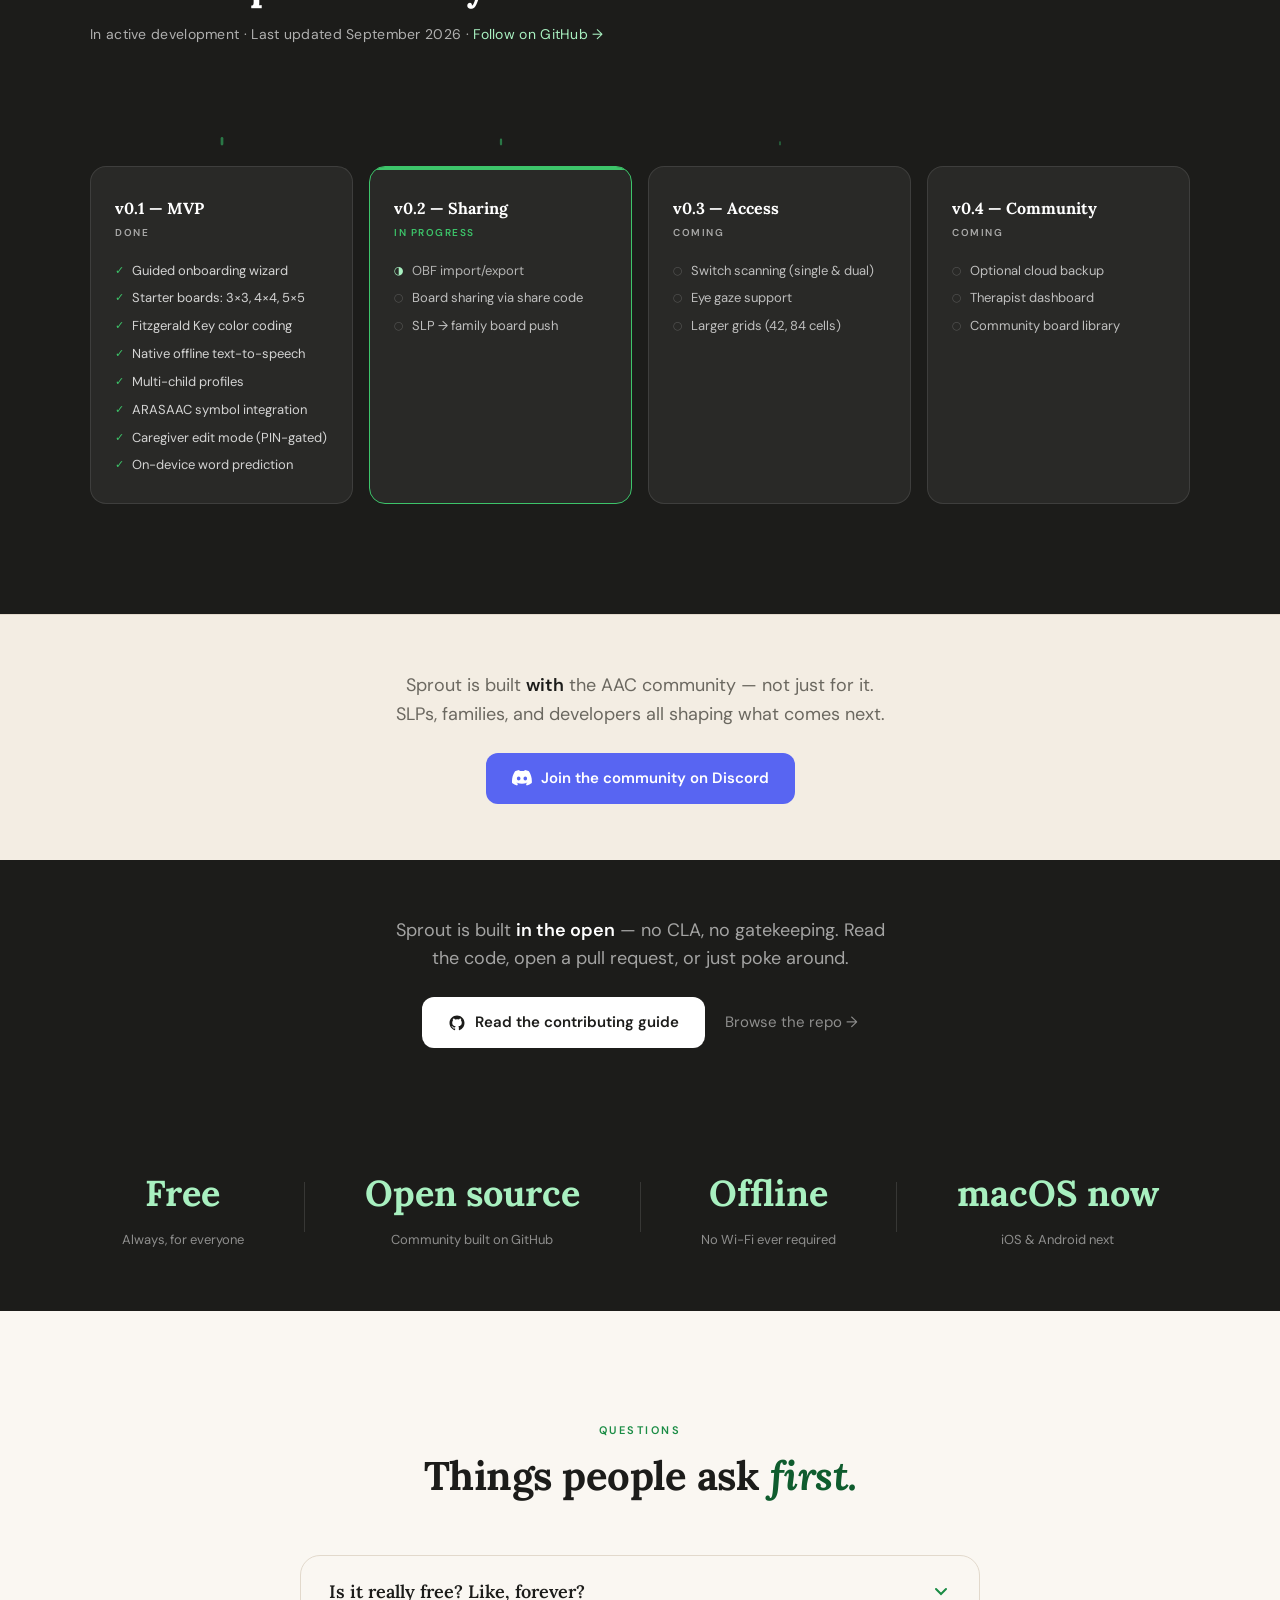
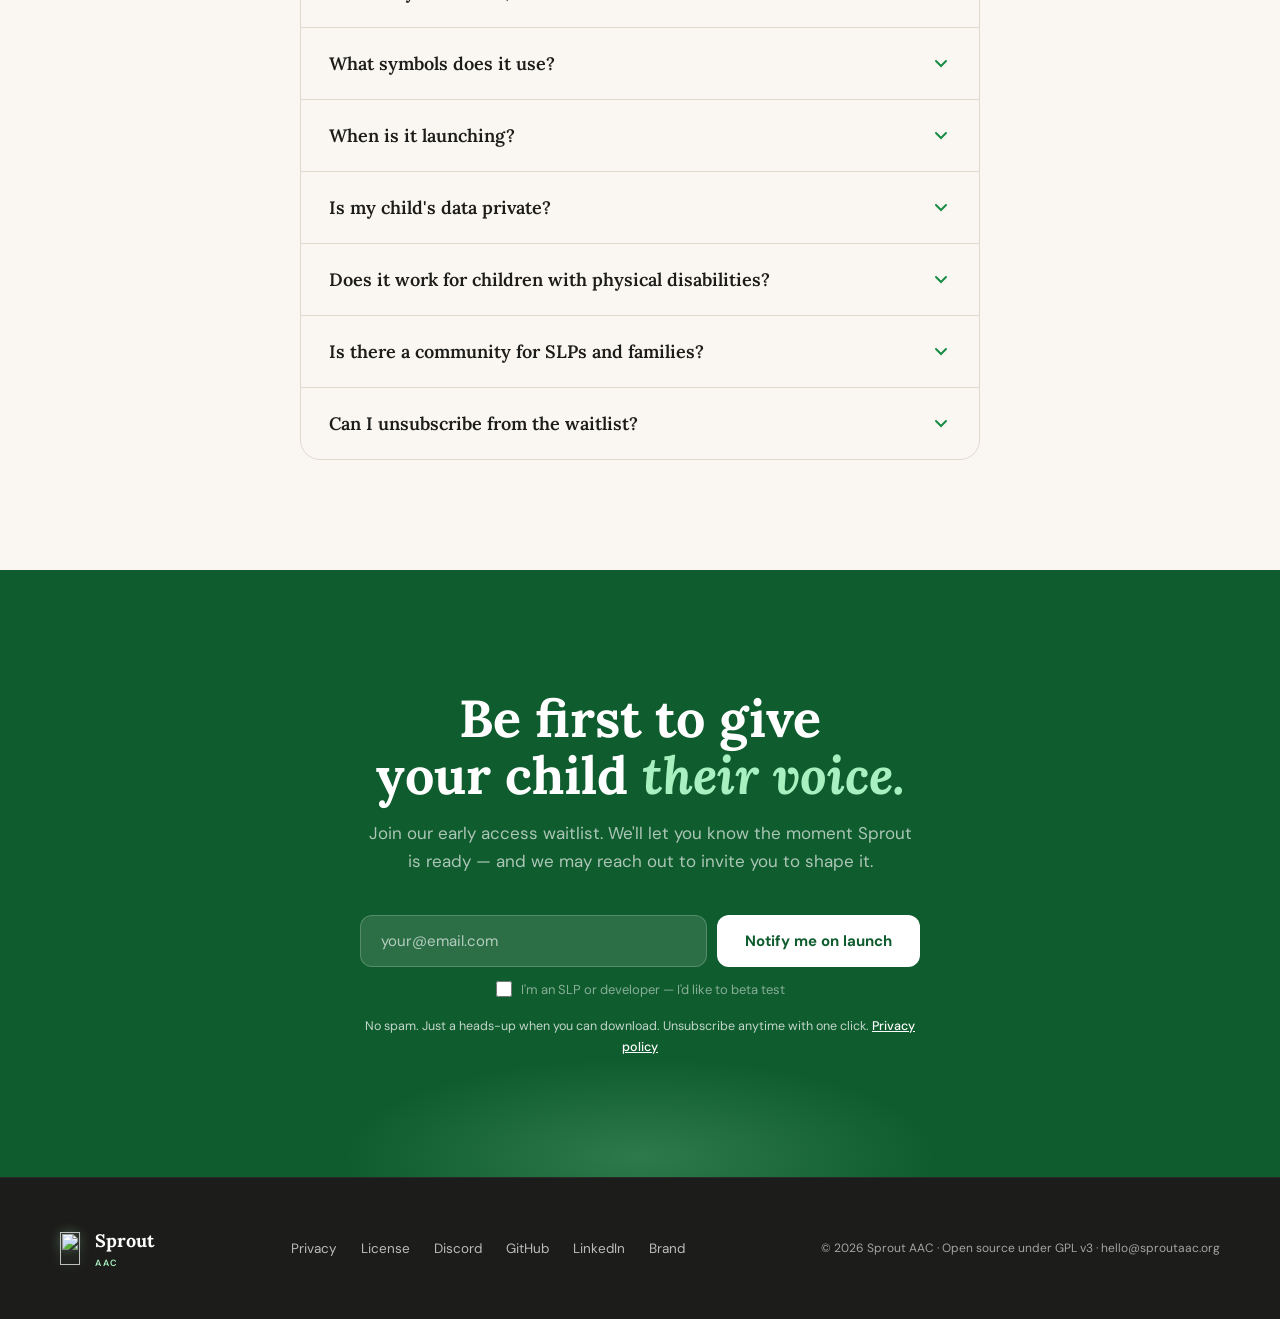
==== commit b39dc818: "Pause-animations toggle, growing roadmap vine, waitlist garden - Pause toggle in the nav on every pa" ====
--- a/public/index.html
+++ b/public/index.html
@@ -2,7 +2,9 @@
 <html lang="en">
 <head>
   <meta charset="UTF-8" />
-  <meta name="viewport" content="width=device-width, initial-scale=1.0, maximum-scale=1.0, user-scalable=no" />
+  <meta name="viewport" content="width=device-width, initial-scale=1.0" />
+  <script src="/js/motion-pref.js"></script>
+  <link rel="stylesheet" href="/css/motion.css" />
   <title>Sprout AAC — Free communication for every child</title>
   <meta name="description" content="Sprout is a free, offline-first AAC app for children who communicate differently. No subscription. No paywall. Forever." />
   <link rel="canonical" href="https://sproutaac.org/" />
@@ -1216,6 +1218,83 @@
     .roadmap-card li.doing { color: rgba(255,255,255,0.65); }
     .roadmap-card li.doing::before { content: '◑'; color: var(--fresh); }
 
+    /* ── ROADMAP VINE ──────────────────────────────────────────────
+       Desktop: a vine draws across the top of the four cards and a plant at
+       each version grows into its stage (full sprout → bud → shoot → seed).
+       When the cards wrap, each card shows its own plant instead. */
+    .roadmap-vine { display: none; position: relative; height: 60px; margin-bottom: 4px; }
+    @media (min-width: 901px) {
+      .roadmap-vine { display: block; }
+      .card-sprout { display: none; }
+    }
+    .vine-stem { position: absolute; inset: 0; width: 100%; height: 100%; overflow: visible; }
+    .vine-stem path {
+      fill: none;
+      stroke: var(--mid);
+      stroke-opacity: 0.55;
+      stroke-width: 2.5;
+      stroke-linecap: round;
+      stroke-dasharray: 1;
+      stroke-dashoffset: 1;
+      transition: stroke-dashoffset 1.8s var(--ease-out);
+    }
+    .roadmap.grown .vine-stem path { stroke-dashoffset: 0; }
+    .vine-sprout {
+      position: absolute;
+      bottom: 14px;
+      width: 40px;
+      height: 52px;
+      /* centre of column --i in a 4-column grid with 16px gaps */
+      left: calc((100% - 48px) / 4 * (var(--i) + 0.5) + 16px * var(--i) - 20px);
+      overflow: visible;
+    }
+    .card-sprout { position: absolute; top: 20px; right: 20px; width: 28px; height: 36px; overflow: visible; }
+    .roadmap-card .roadmap-version { padding-right: 36px; }
+    .vine-sprout .leaf, .card-sprout .leaf {
+      transform: scale(0);
+      transform-origin: 120px 264px;
+      transition: transform 0.75s cubic-bezier(0.34, 1.4, 0.64, 1);
+      transition-delay: calc(0.6s + var(--i) * 0.4s + var(--l) * 0.12s);
+    }
+    .roadmap.grown .leaf { transform: none; }
+
+    /* ── WAITLIST GARDEN ───────────────────────────────────────────
+       One small sprout per person on the waitlist (up to a cap), swaying
+       along the bottom of the final CTA; a new one grows in when you join. */
+    .garden {
+      position: absolute;
+      left: 0;
+      right: 0;
+      bottom: 0;
+      height: 46px;
+      pointer-events: none;
+      z-index: 1;
+    }
+    .garden img {
+      position: absolute;
+      bottom: 0;
+      width: auto;
+      transform-origin: 50% 100%;
+      animation: leafSway 6s ease-in-out infinite;
+      opacity: 0.85;
+    }
+    .garden img.new {
+      opacity: 1;
+      animation: sproutGrow 1s cubic-bezier(0.34, 1.4, 0.64, 1) both, leafSway 6s ease-in-out 1s infinite;
+      filter: drop-shadow(0 0 8px rgba(168, 240, 192, 0.7));
+    }
+    @keyframes sproutGrow {
+      from { transform: scale(0); }
+      to   { transform: scale(1); }
+    }
+    .success-msg.show img { animation: sproutGrow 0.7s cubic-bezier(0.34, 1.4, 0.64, 1) both; transform-origin: 50% 100%; }
+    .count-tick { display: inline-block; animation: countTick 0.5s var(--ease-out); }
+    @keyframes countTick {
+      from { transform: translateY(-60%); opacity: 0; }
+      to   { transform: none; opacity: 1; }
+    }
+    .final-cta-inner { position: relative; z-index: 2; }
+
     /* ── COMMUNITY STRIP ───────────────────────────────────────────── */
     .community-strip {
       background: var(--warm);
@@ -1287,6 +1366,10 @@
         <a href="#faq">FAQ</a>
         <a href="https://github.com/sproutaac/app/releases/latest">Download</a>
       </div>
+      <button type="button" class="motion-toggle" data-motion-toggle aria-pressed="false" aria-label="Reduce motion" title="Pause animations">
+        <svg class="icon-pause" viewBox="0 0 24 24" aria-hidden="true"><rect x="6" y="5" width="4" height="14" rx="1.2"/><rect x="14" y="5" width="4" height="14" rx="1.2"/></svg>
+        <svg class="icon-play" viewBox="0 0 24 24" aria-hidden="true"><path d="M8 5.6v12.8a1 1 0 0 0 1.53.85l10.1-6.4a1 1 0 0 0 0-1.7l-10.1-6.4A1 1 0 0 0 8 5.6Z"/></svg>
+      </button>
       <a href="#waitlist" class="nav-cta">Join waitlist</a>
     </div>
   </nav>
@@ -1526,6 +1609,14 @@
   </section>
 
   <!-- ROADMAP -->
+  <svg width="0" height="0" style="position:absolute" aria-hidden="true" focusable="false">
+    <defs>
+      <linearGradient id="sp-c" x1="0.15" y1="0.9" x2="0.85" y2="0.1"><stop offset="0" stop-color="#A9EDC0"/><stop offset="1" stop-color="#4CC977"/></linearGradient>
+      <linearGradient id="sp-l" x1="0.5" y1="0" x2="0.5" y2="1"><stop offset="0" stop-color="#4BB06C"/><stop offset="1" stop-color="#2A7746"/></linearGradient>
+      <linearGradient id="sp-r" x1="0.5" y1="0" x2="0.5" y2="1"><stop offset="0" stop-color="#5DD486"/><stop offset="1" stop-color="#349A57"/></linearGradient>
+      <linearGradient id="sp-seed" x1="0.2" y1="0" x2="0.8" y2="1"><stop offset="0" stop-color="#8FBF7A"/><stop offset="1" stop-color="#4E7A45"/></linearGradient>
+    </defs>
+  </svg>
   <section class="roadmap" id="roadmap">
     <div class="roadmap-inner">
       <div class="roadmap-header reveal">
@@ -1533,9 +1624,13 @@
         <h2 class="section-headline">A clear, <em>open</em> path<br>to a complete AAC system.</h2>
         <p style="margin-top:16px;font-size:14px;color:rgba(255,255,255,0.65);letter-spacing:0.3px">In active development · Last updated September 2026 · <a href="https://github.com/sproutaac/app" target="_blank" rel="noopener" style="color:var(--fresh);text-decoration:none">Follow on GitHub →</a></p>
       </div>
+<div class="roadmap-vine" aria-hidden="true">
+        <svg class="vine-stem" viewBox="0 0 1000 60" preserveAspectRatio="none" focusable="false"><path d="M0 44 C 60 30, 90 52, 125 44 S 200 30, 250 44 S 330 56, 375 44 S 450 30, 500 44 S 580 56, 625 44 S 700 30, 750 44 S 830 56, 875 44 S 960 34, 1000 44" pathLength="1"/></svg>
+        <svg class="vine-sprout" style="--i:0" viewBox="18 12 204 266" aria-hidden="true"><rect x="113" y="222" width="14" height="43" rx="7" fill="#2A7746"/><g class="leaf" style="--l:1"><ellipse cx="73" cy="140" rx="33" ry="79" fill="url(#sp-l)" transform="rotate(-26 73 140)"/></g><g class="leaf" style="--l:2"><ellipse cx="167" cy="140" rx="33" ry="79" fill="url(#sp-r)" transform="rotate(26 167 140)"/></g><g class="leaf" style="--l:0"><ellipse cx="120" cy="127" rx="40" ry="105" fill="url(#sp-c)"/></g></svg><svg class="vine-sprout" style="--i:1" viewBox="18 12 204 266" aria-hidden="true"><g transform="translate(120 264) scale(0.82) translate(-120 -264)"><rect x="113" y="222" width="14" height="43" rx="7" fill="#2A7746"/><g transform="translate(120 264) scale(0.8) translate(-120 -264)"><g class="leaf" style="--l:1"><ellipse cx="73" cy="140" rx="33" ry="79" fill="url(#sp-l)" transform="rotate(-26 73 140)"/></g><g class="leaf" style="--l:2"><ellipse cx="167" cy="140" rx="33" ry="79" fill="url(#sp-r)" transform="rotate(26 167 140)"/></g></g><g class="leaf" style="--l:0"><ellipse cx="120" cy="127" rx="40" ry="105" fill="url(#sp-c)"/></g></g></svg><svg class="vine-sprout" style="--i:2" viewBox="18 12 204 266" aria-hidden="true"><g transform="translate(120 264) scale(0.5) translate(-120 -264)"><rect x="113" y="222" width="14" height="43" rx="7" fill="#2A7746"/><g class="leaf" style="--l:0"><ellipse cx="120" cy="127" rx="40" ry="105" fill="url(#sp-c)"/></g></g></svg><svg class="vine-sprout" style="--i:3" viewBox="18 12 204 266" aria-hidden="true"><g class="leaf" style="--l:0"><ellipse cx="120" cy="244" rx="32" ry="21" fill="url(#sp-seed)"/><path d="M110 244 q10 -8 20 0" stroke="#A8F0C0" stroke-width="3" fill="none" opacity="0.5" stroke-linecap="round"/></g></svg>
+      </div>
       <div class="roadmap-grid">
         <div class="roadmap-card reveal">
-          <div class="roadmap-version">v0.1 — MVP</div>
+          <svg class="card-sprout" style="--i:0" viewBox="18 12 204 266" aria-hidden="true"><rect x="113" y="222" width="14" height="43" rx="7" fill="#2A7746"/><g class="leaf" style="--l:1"><ellipse cx="73" cy="140" rx="33" ry="79" fill="url(#sp-l)" transform="rotate(-26 73 140)"/></g><g class="leaf" style="--l:2"><ellipse cx="167" cy="140" rx="33" ry="79" fill="url(#sp-r)" transform="rotate(26 167 140)"/></g><g class="leaf" style="--l:0"><ellipse cx="120" cy="127" rx="40" ry="105" fill="url(#sp-c)"/></g></svg><div class="roadmap-version">v0.1 — MVP</div>
           <div class="roadmap-status">Done</div>
           <ul>
             <li class="done">Guided onboarding wizard</li>
@@ -1549,7 +1644,7 @@
           </ul>
         </div>
         <div class="roadmap-card current reveal">
-          <div class="roadmap-version">v0.2 — Sharing</div>
+          <svg class="card-sprout" style="--i:1" viewBox="18 12 204 266" aria-hidden="true"><g transform="translate(120 264) scale(0.82) translate(-120 -264)"><rect x="113" y="222" width="14" height="43" rx="7" fill="#2A7746"/><g transform="translate(120 264) scale(0.8) translate(-120 -264)"><g class="leaf" style="--l:1"><ellipse cx="73" cy="140" rx="33" ry="79" fill="url(#sp-l)" transform="rotate(-26 73 140)"/></g><g class="leaf" style="--l:2"><ellipse cx="167" cy="140" rx="33" ry="79" fill="url(#sp-r)" transform="rotate(26 167 140)"/></g></g><g class="leaf" style="--l:0"><ellipse cx="120" cy="127" rx="40" ry="105" fill="url(#sp-c)"/></g></g></svg><div class="roadmap-version">v0.2 — Sharing</div>
           <div class="roadmap-status">In progress</div>
           <ul>
             <li class="doing">OBF import/export</li>
@@ -1558,7 +1653,7 @@
           </ul>
         </div>
         <div class="roadmap-card reveal">
-          <div class="roadmap-version">v0.3 — Access</div>
+          <svg class="card-sprout" style="--i:2" viewBox="18 12 204 266" aria-hidden="true"><g transform="translate(120 264) scale(0.5) translate(-120 -264)"><rect x="113" y="222" width="14" height="43" rx="7" fill="#2A7746"/><g class="leaf" style="--l:0"><ellipse cx="120" cy="127" rx="40" ry="105" fill="url(#sp-c)"/></g></g></svg><div class="roadmap-version">v0.3 — Access</div>
           <div class="roadmap-status">Coming</div>
           <ul>
             <li>Switch scanning (single & dual)</li>
@@ -1567,7 +1662,7 @@
           </ul>
         </div>
         <div class="roadmap-card reveal">
-          <div class="roadmap-version">v0.4 — Community</div>
+          <svg class="card-sprout" style="--i:3" viewBox="18 12 204 266" aria-hidden="true"><g class="leaf" style="--l:0"><ellipse cx="120" cy="244" rx="32" ry="21" fill="url(#sp-seed)"/><path d="M110 244 q10 -8 20 0" stroke="#A8F0C0" stroke-width="3" fill="none" opacity="0.5" stroke-linecap="round"/></g></svg><div class="roadmap-version">v0.4 — Community</div>
           <div class="roadmap-status">Coming</div>
           <ul>
             <li>Optional cloud backup</li>
@@ -1719,6 +1814,7 @@
 
   <!-- FINAL CTA -->
   <section class="final-cta" id="waitlist">
+    <div class="garden" id="garden" aria-hidden="true"></div>
     <div class="final-cta-inner">
       <div class="reveal">
         <h2 class="final-headline">
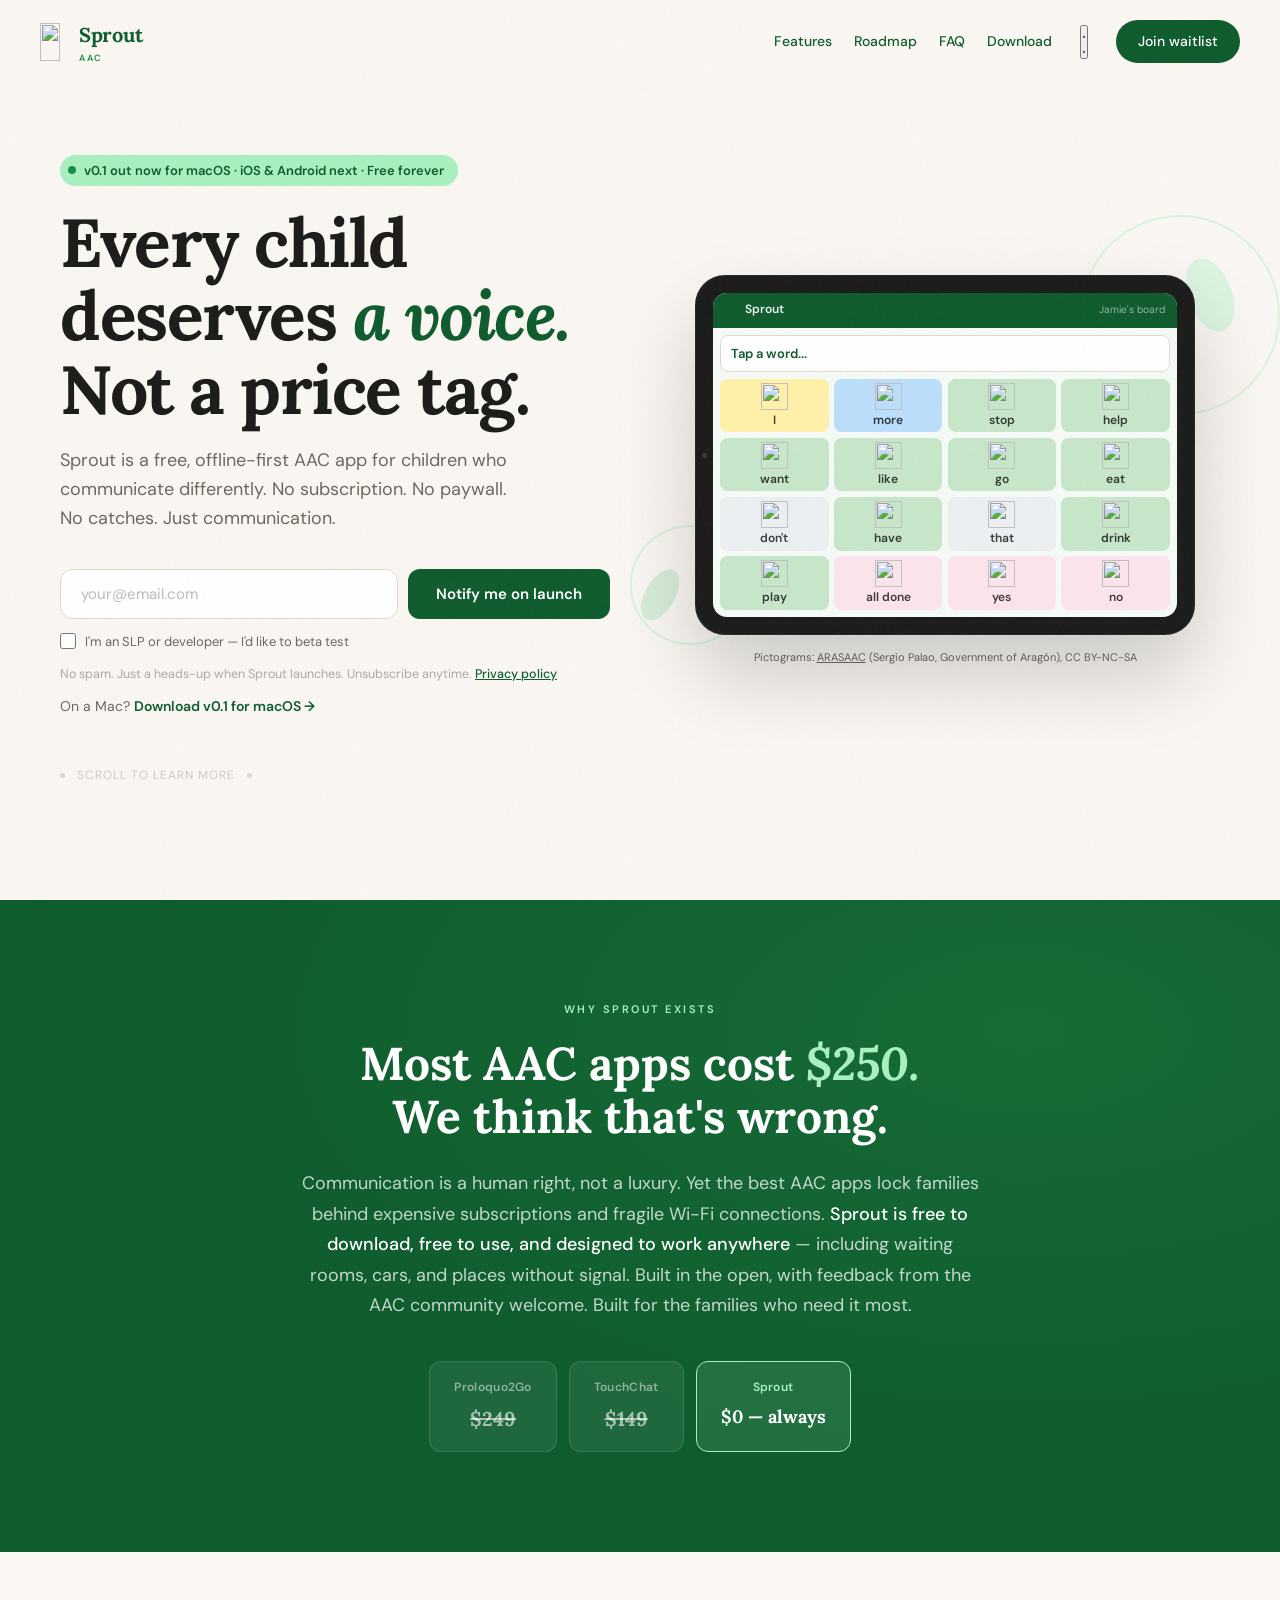
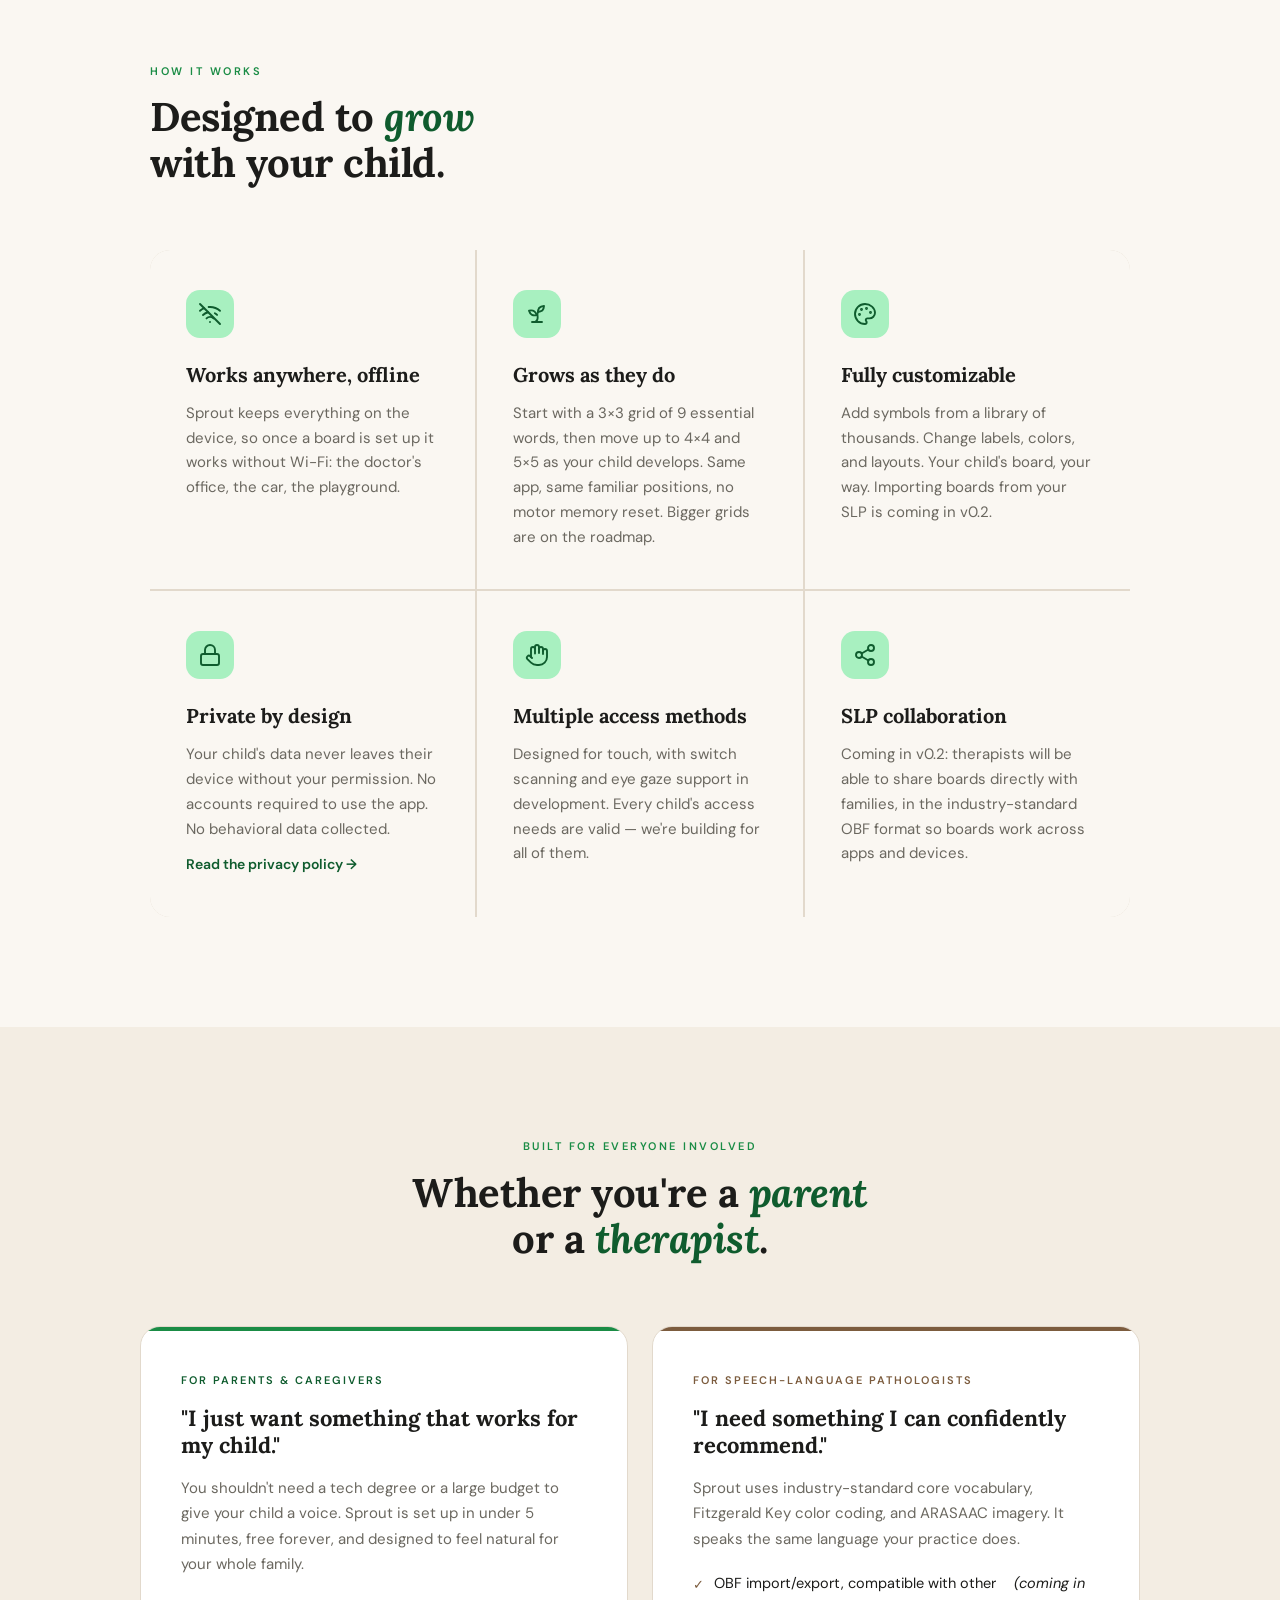
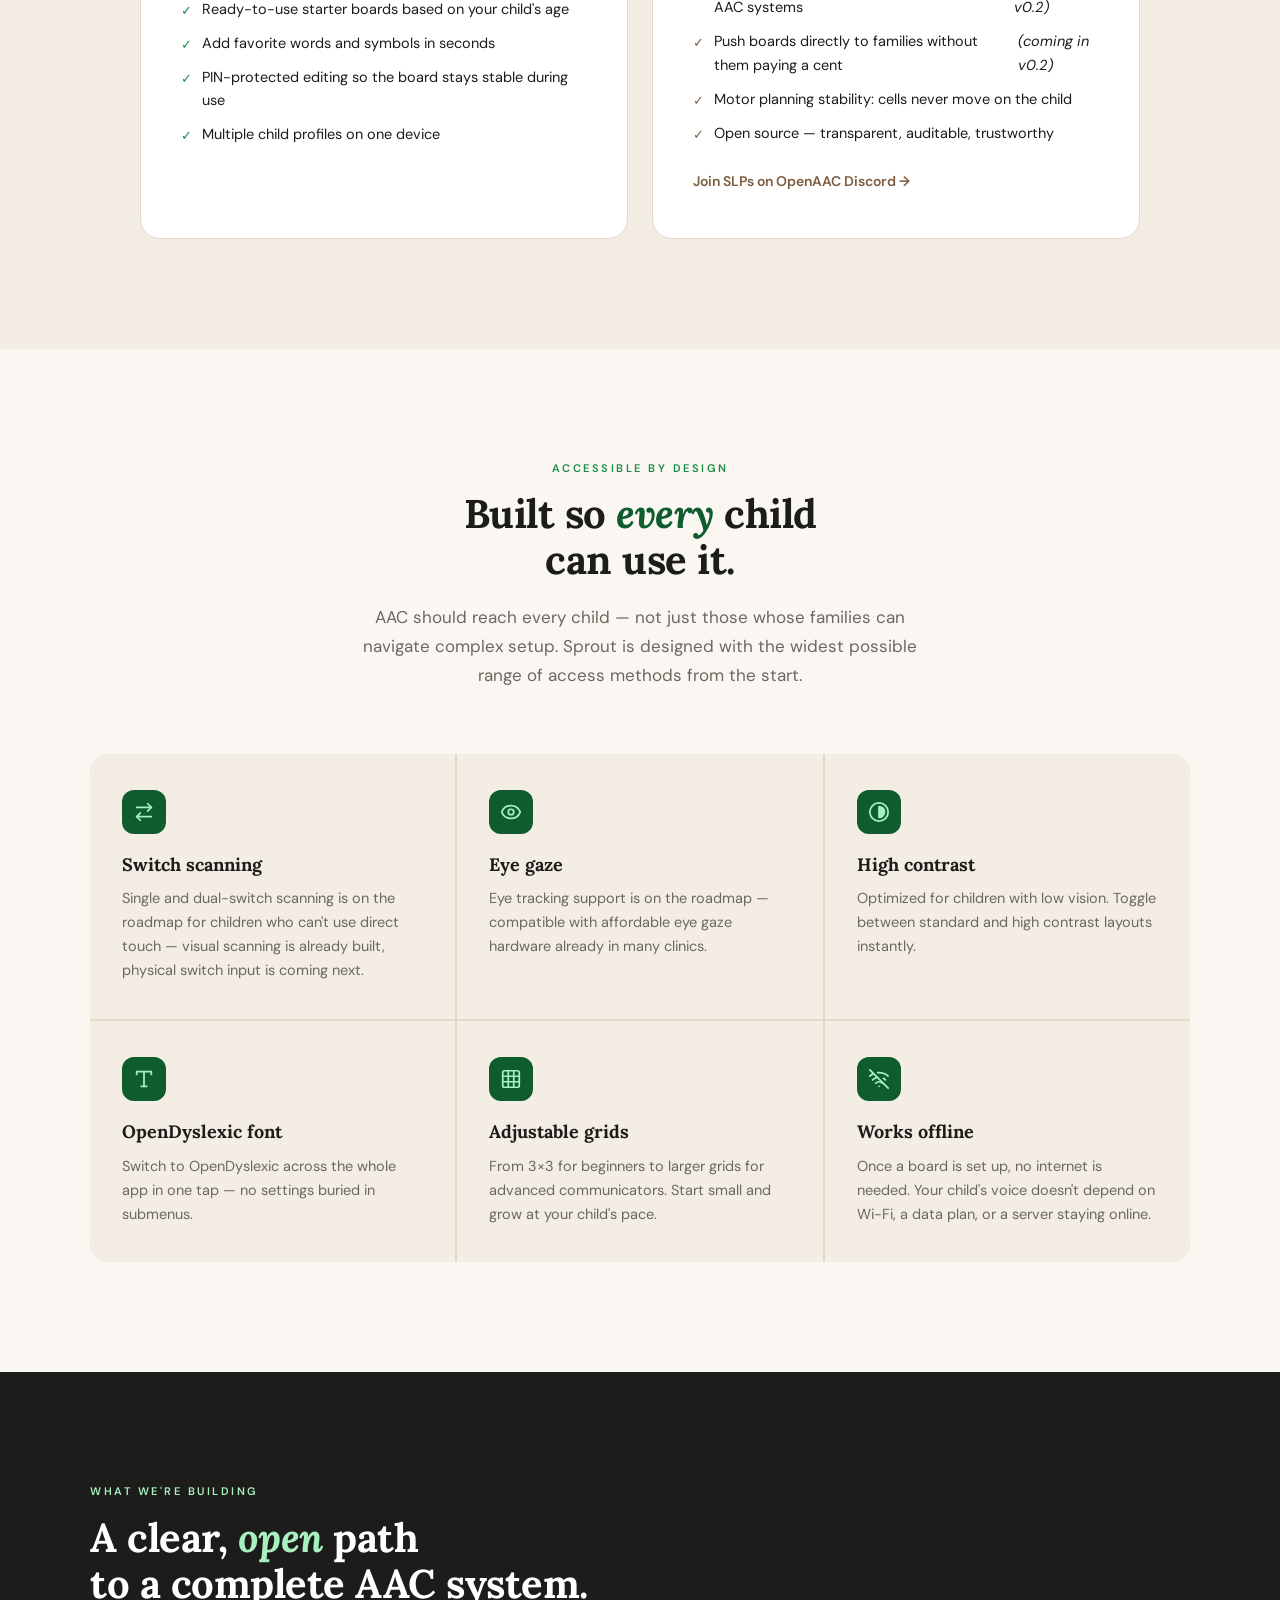
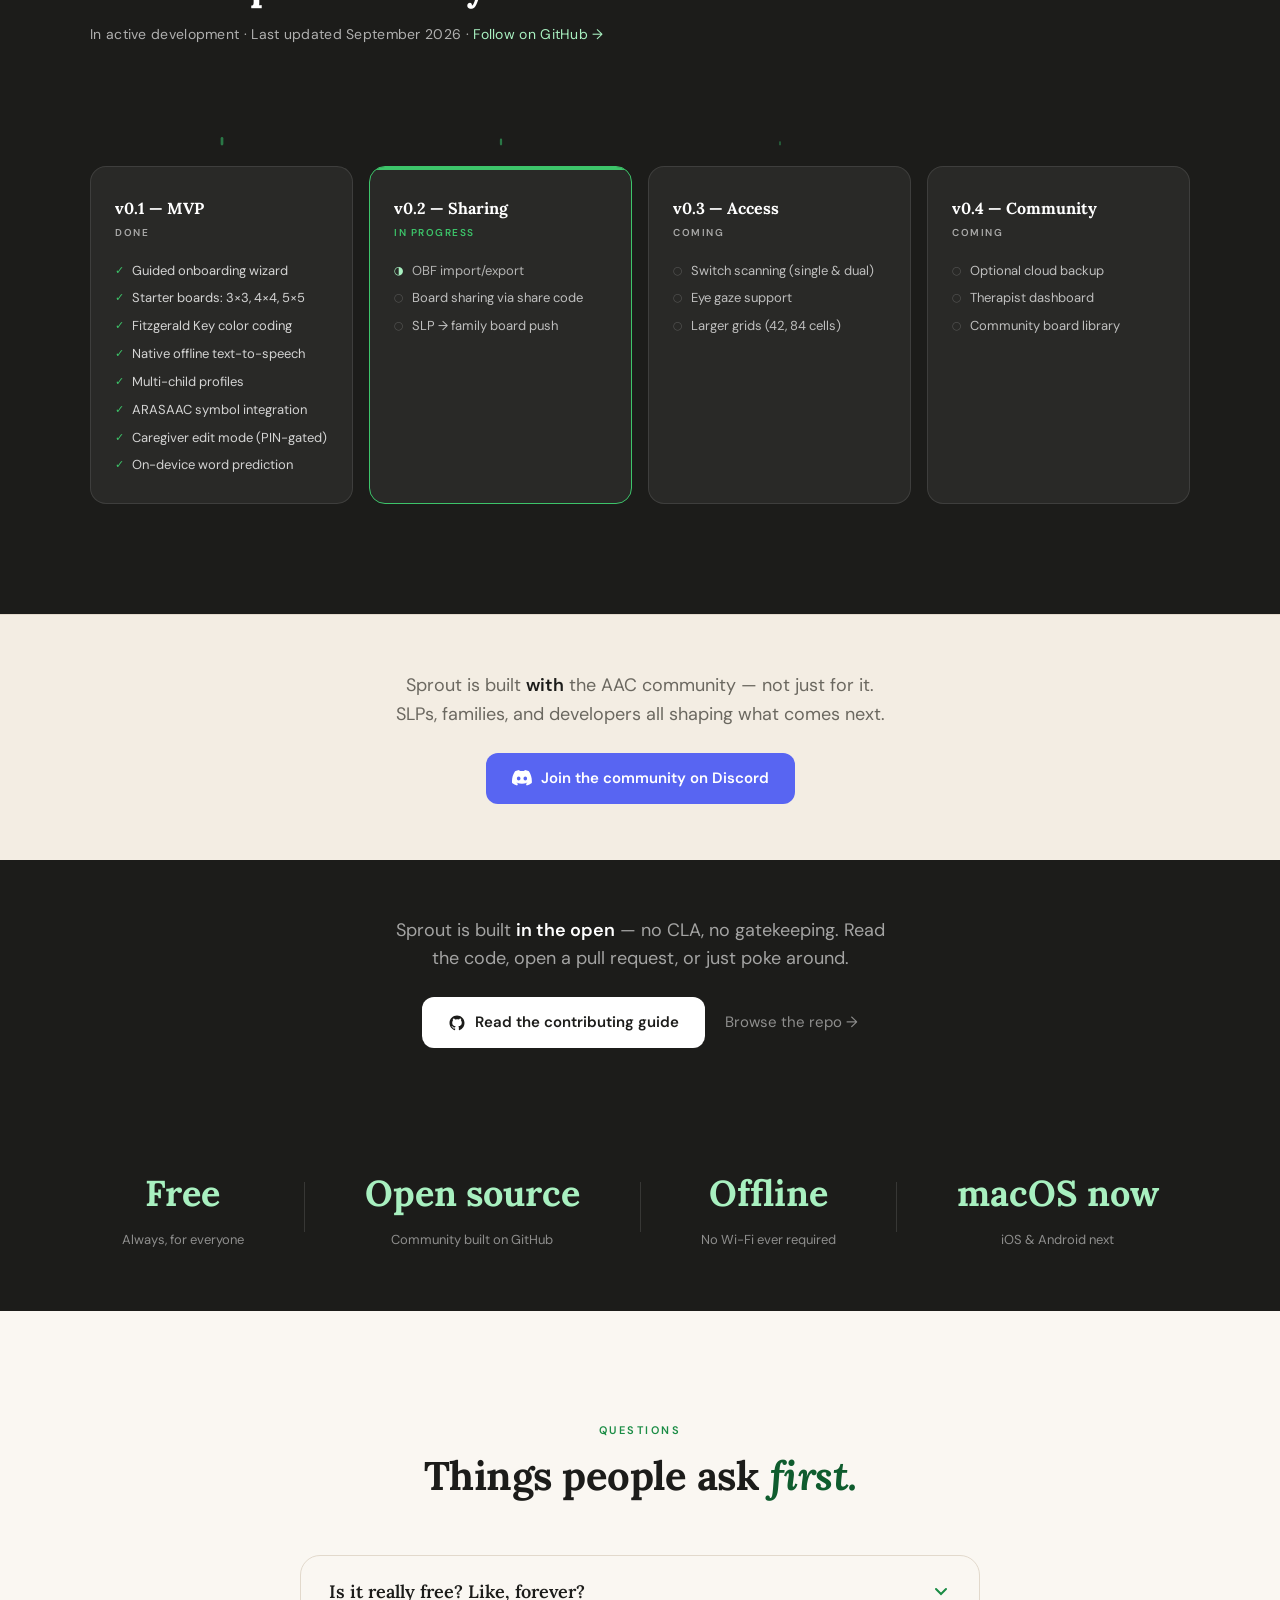
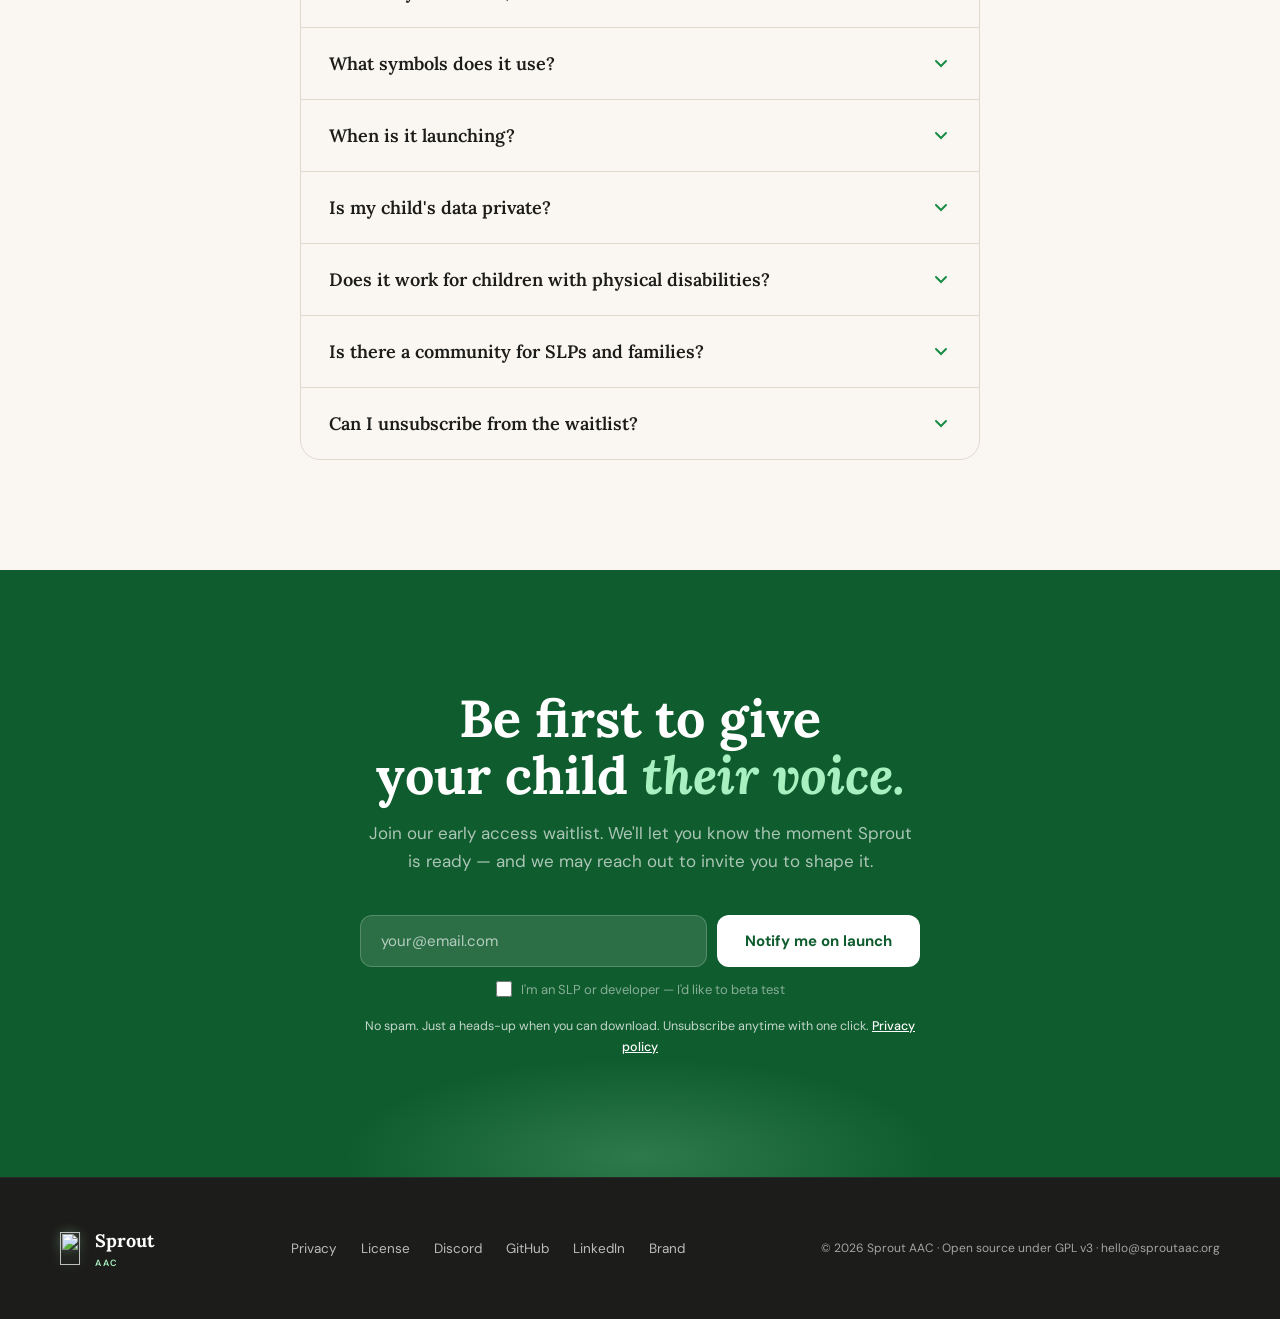
==== commit 9504203e: "Keep the ARASAAC credit under the demo tablet in normal flow It hung 30px below the tablet with abso" ====
--- a/public/index.html
+++ b/public/index.html
@@ -213,7 +213,9 @@
     .feature-link { display: inline-block; margin-top: 12px; font-size: 14px; font-weight: 600; color: var(--forest); text-decoration: none; }
     .feature-link:hover { text-decoration: underline; text-underline-offset: 3px; }
     .faq-answer a { color: var(--forest); font-weight: 600; }
-    .demo-credit { position: absolute; left: 0; right: 0; bottom: -30px; font-size: 11px; color: var(--muted); text-align: center; }
+    /* In normal flow under the tablet (it used to hang 30px below it, absolutely
+       positioned, and wrapped lines ran into whatever came next) */
+    .demo-credit { margin-top: 14px; max-width: min(500px, 100%); font-size: 11px; line-height: 1.5; color: var(--muted); text-align: center; }
     .demo-credit a { color: inherit; }
     .hero-download { margin-top: 10px; font-size: 14px; color: var(--muted); }
     .hero-download a { color: var(--forest); font-weight: 600; text-decoration: none; }
@@ -356,6 +358,7 @@
     .hero-visual {
       position: relative;
       display: flex;
+      flex-direction: column;
       justify-content: center;
       align-items: center;
     }
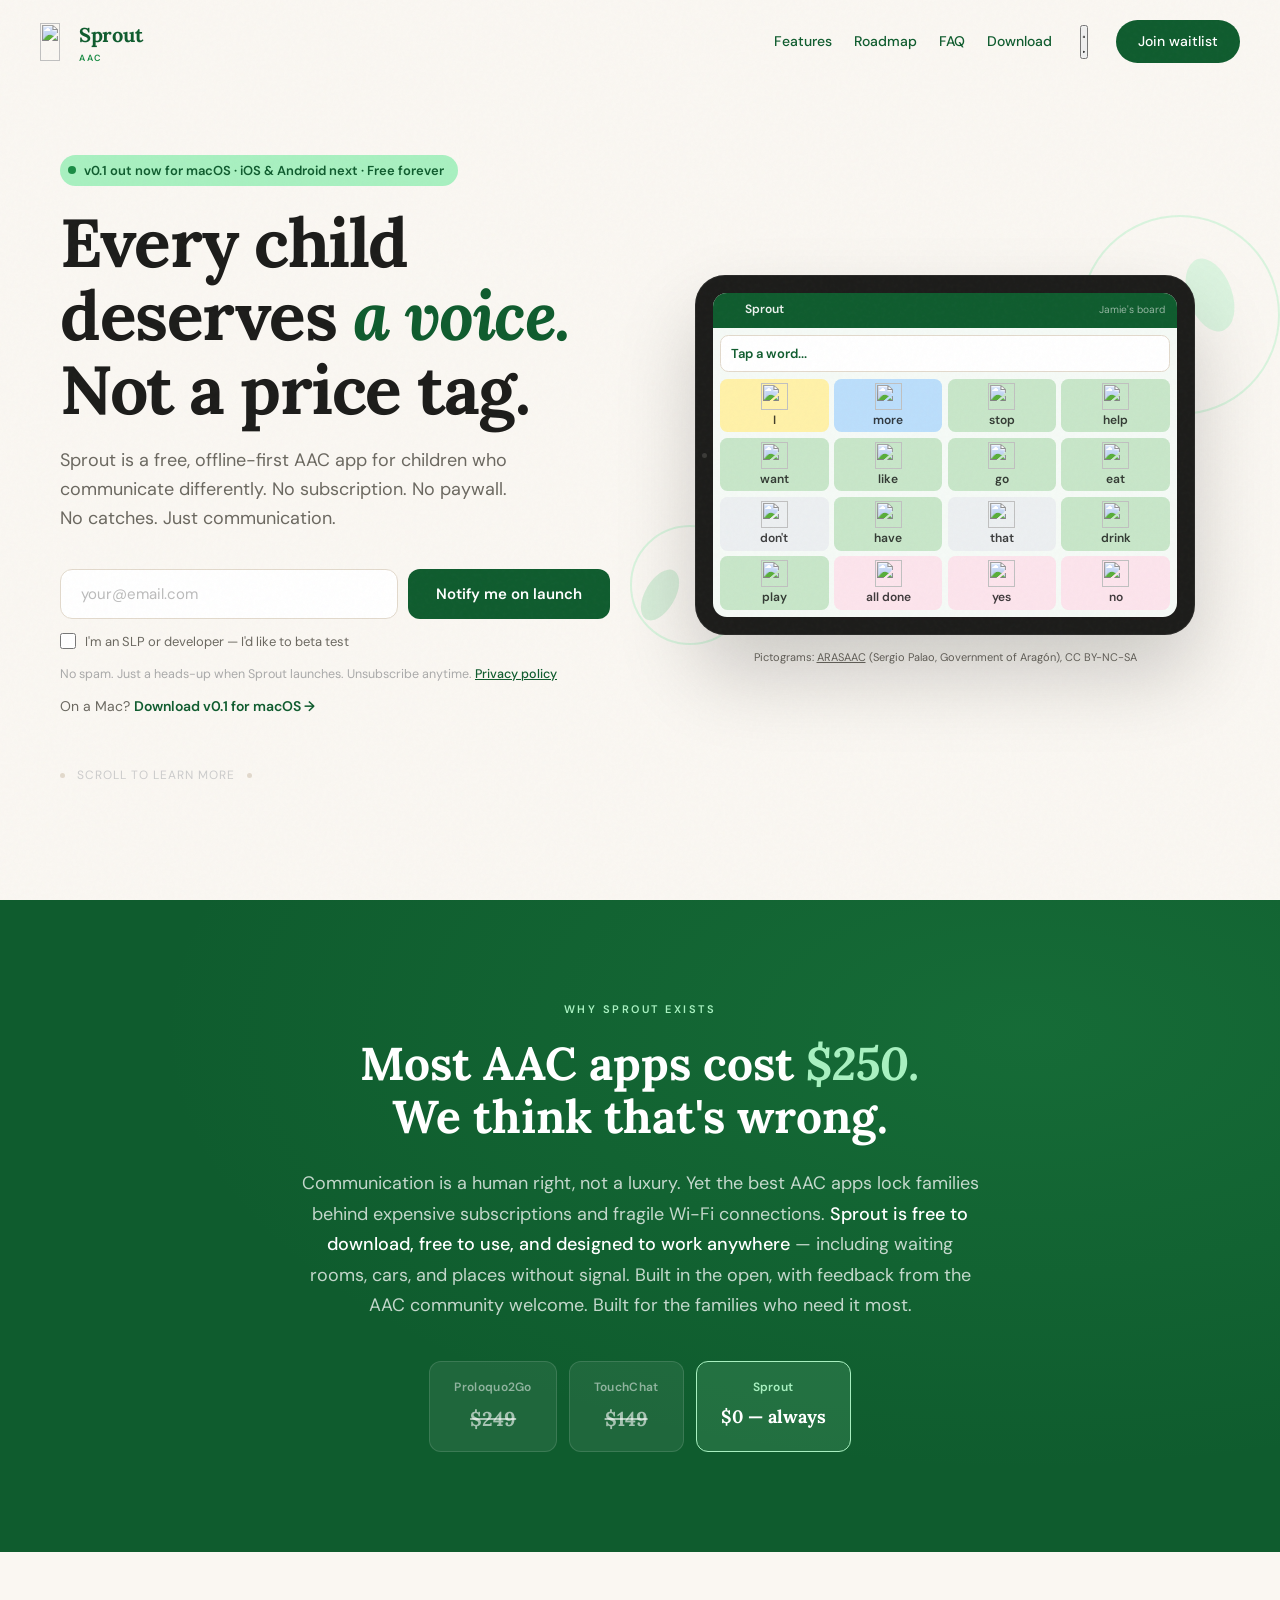
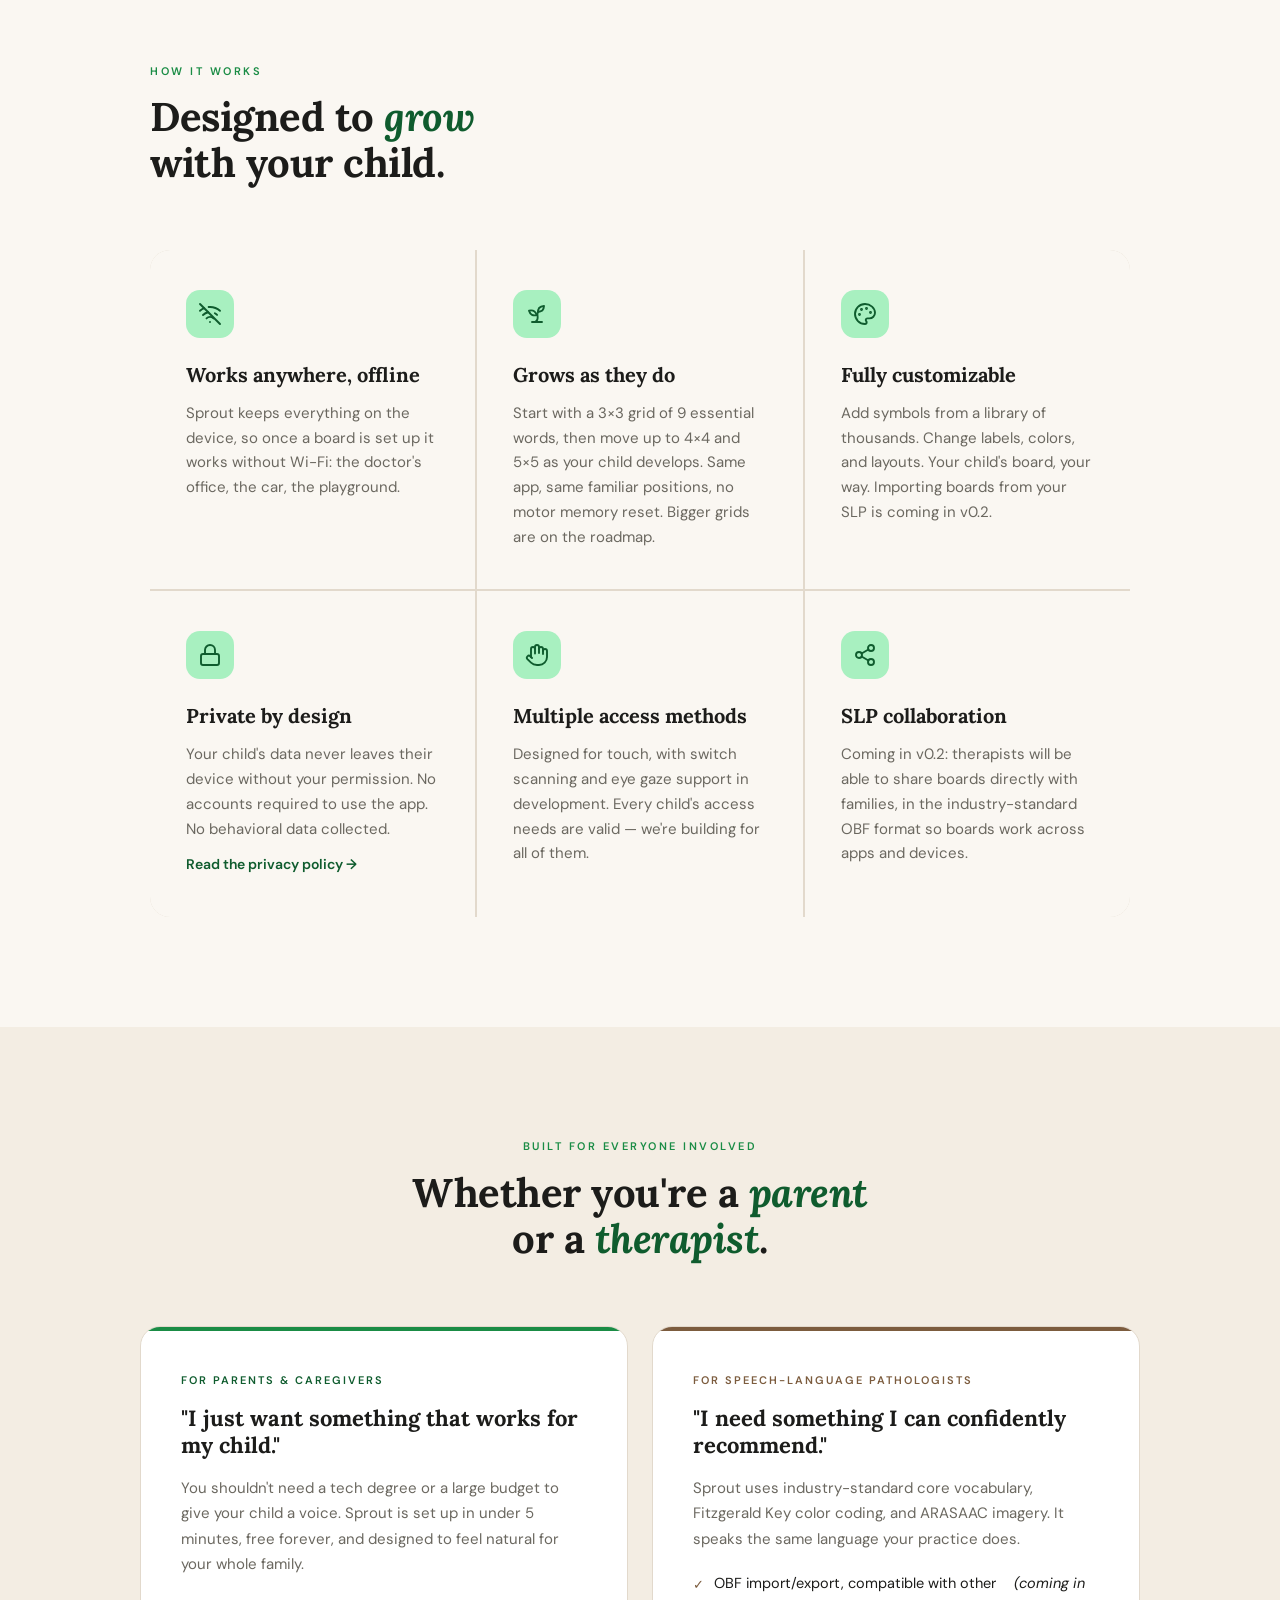
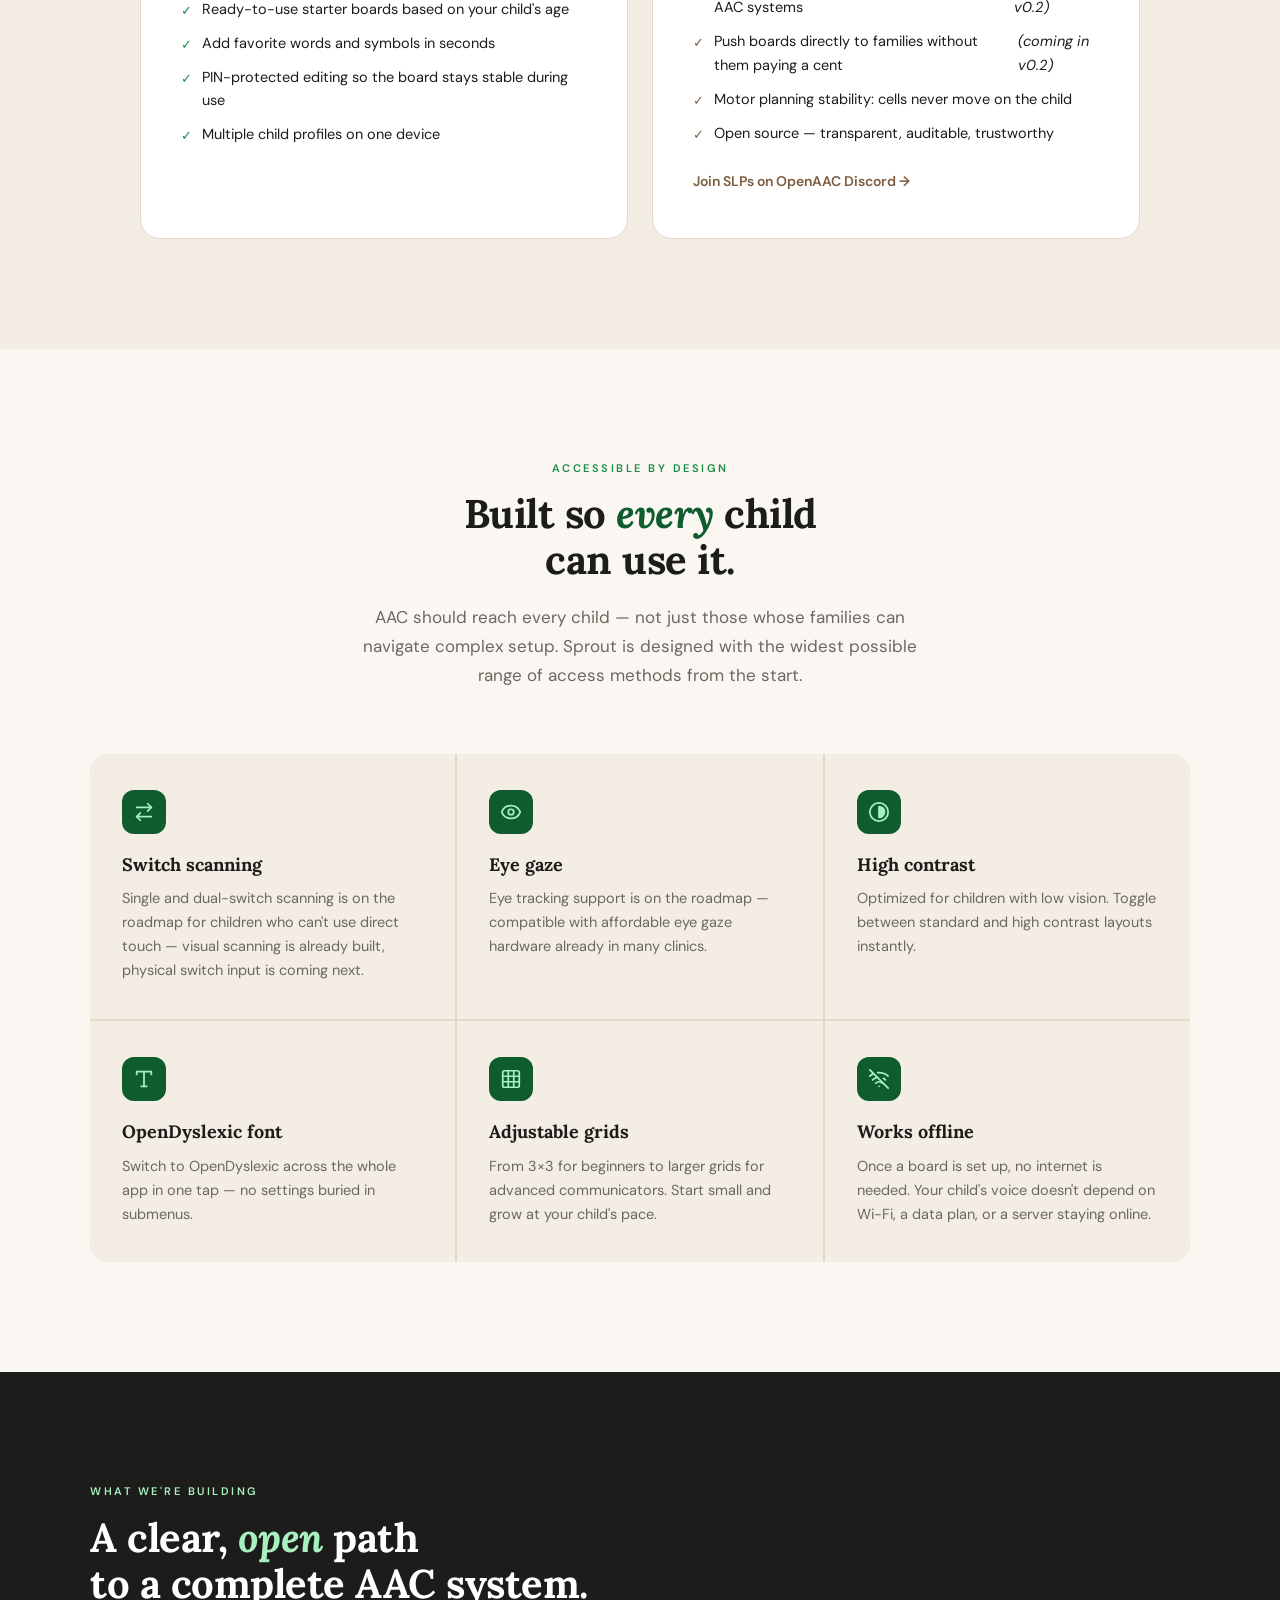
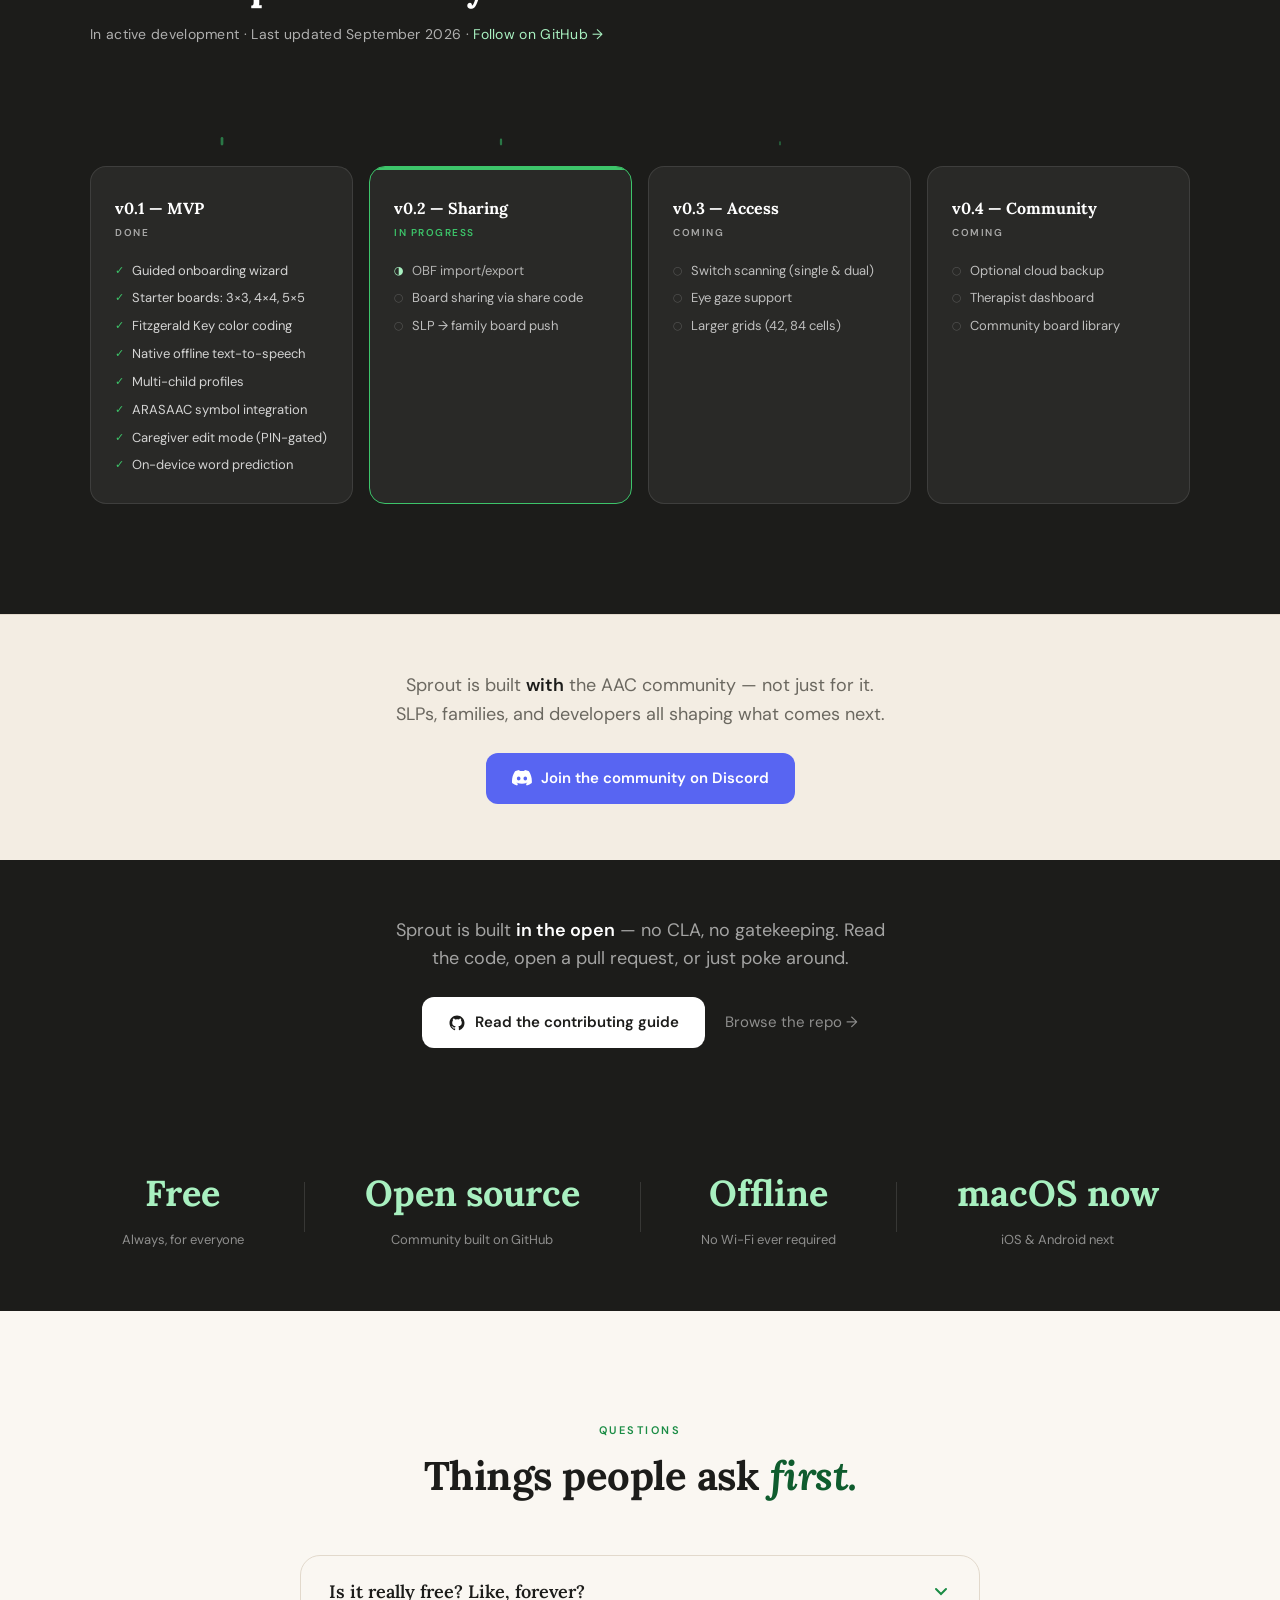
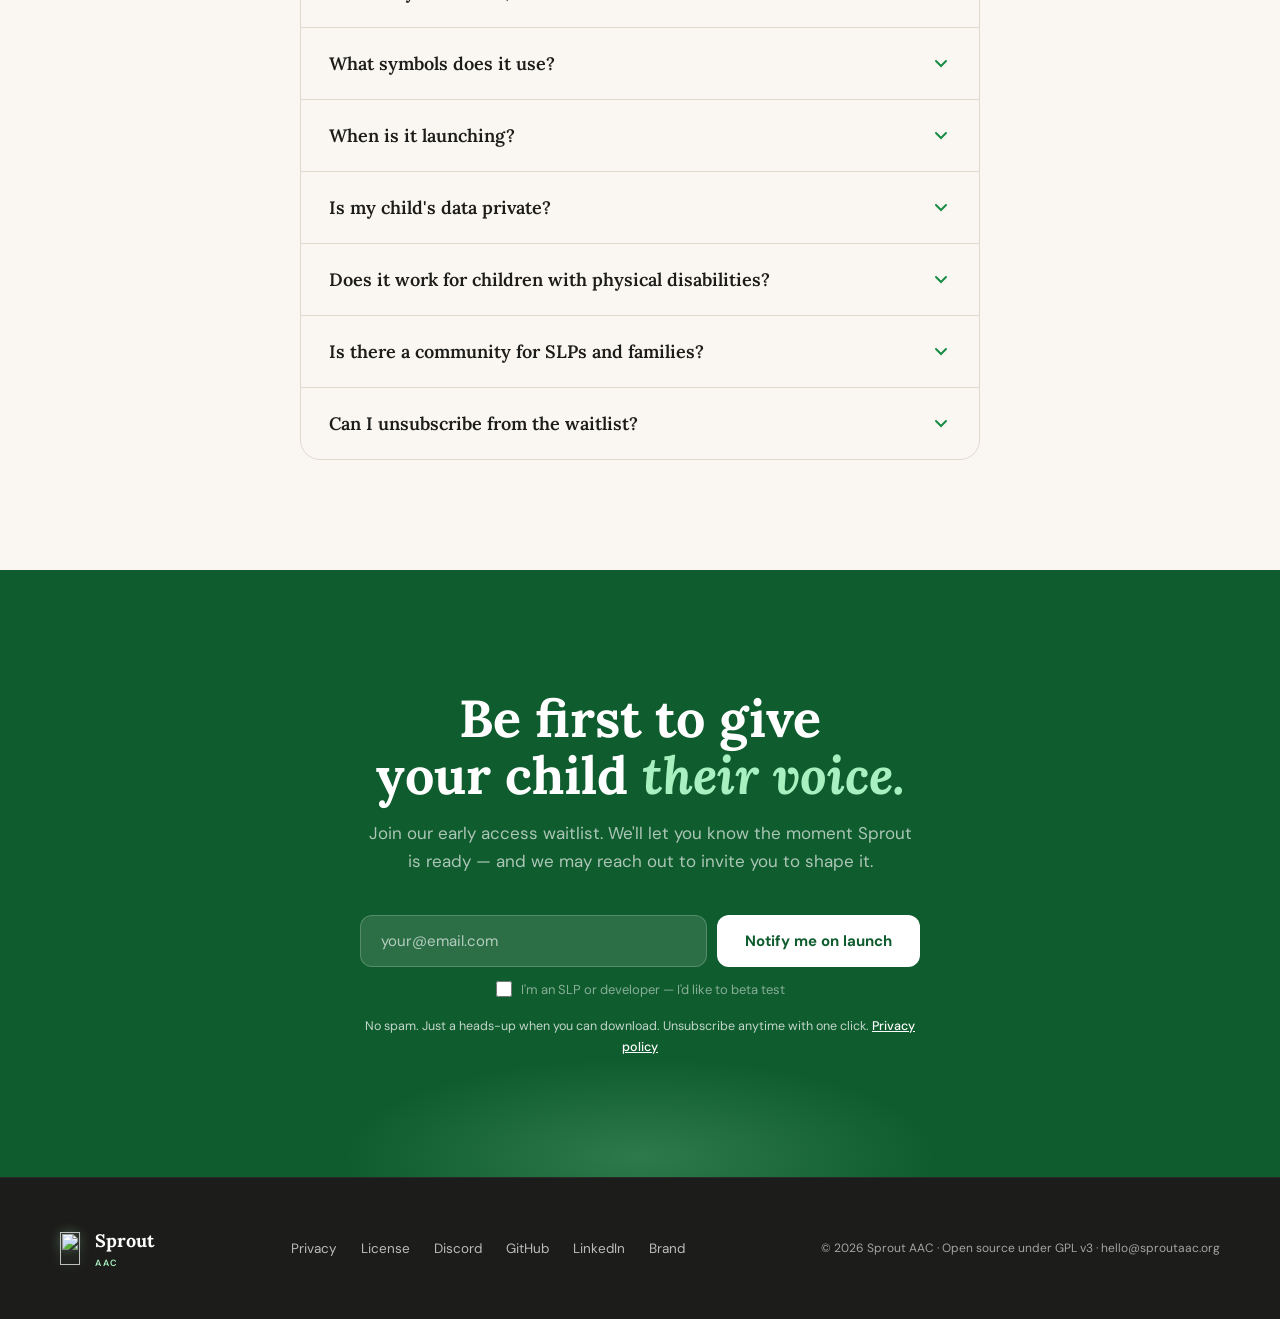
==== commit 70ba562f: "Use US spelling (color, center, behavior, license) Co-Authored-By: Claude Opus 5.5 <noreply@anthropi" ====
--- a/public/index.html
+++ b/public/index.html
@@ -1247,7 +1247,7 @@
       bottom: 14px;
       width: 40px;
       height: 52px;
-      /* centre of column --i in a 4-column grid with 16px gaps */
+      /* center of column --i in a 4-column grid with 16px gaps */
       left: calc((100% - 48px) / 4 * (var(--i) + 0.5) + 16px * var(--i) - 20px);
       overflow: visible;
     }
@@ -1413,7 +1413,7 @@
         </div>
       </div>
 
-      <div class="hero-visual">
+      <div class="hero-visual" id="demo">
         <div class="deco-ring deco-ring-1"></div>
         <div class="deco-ring deco-ring-2"></div>
 
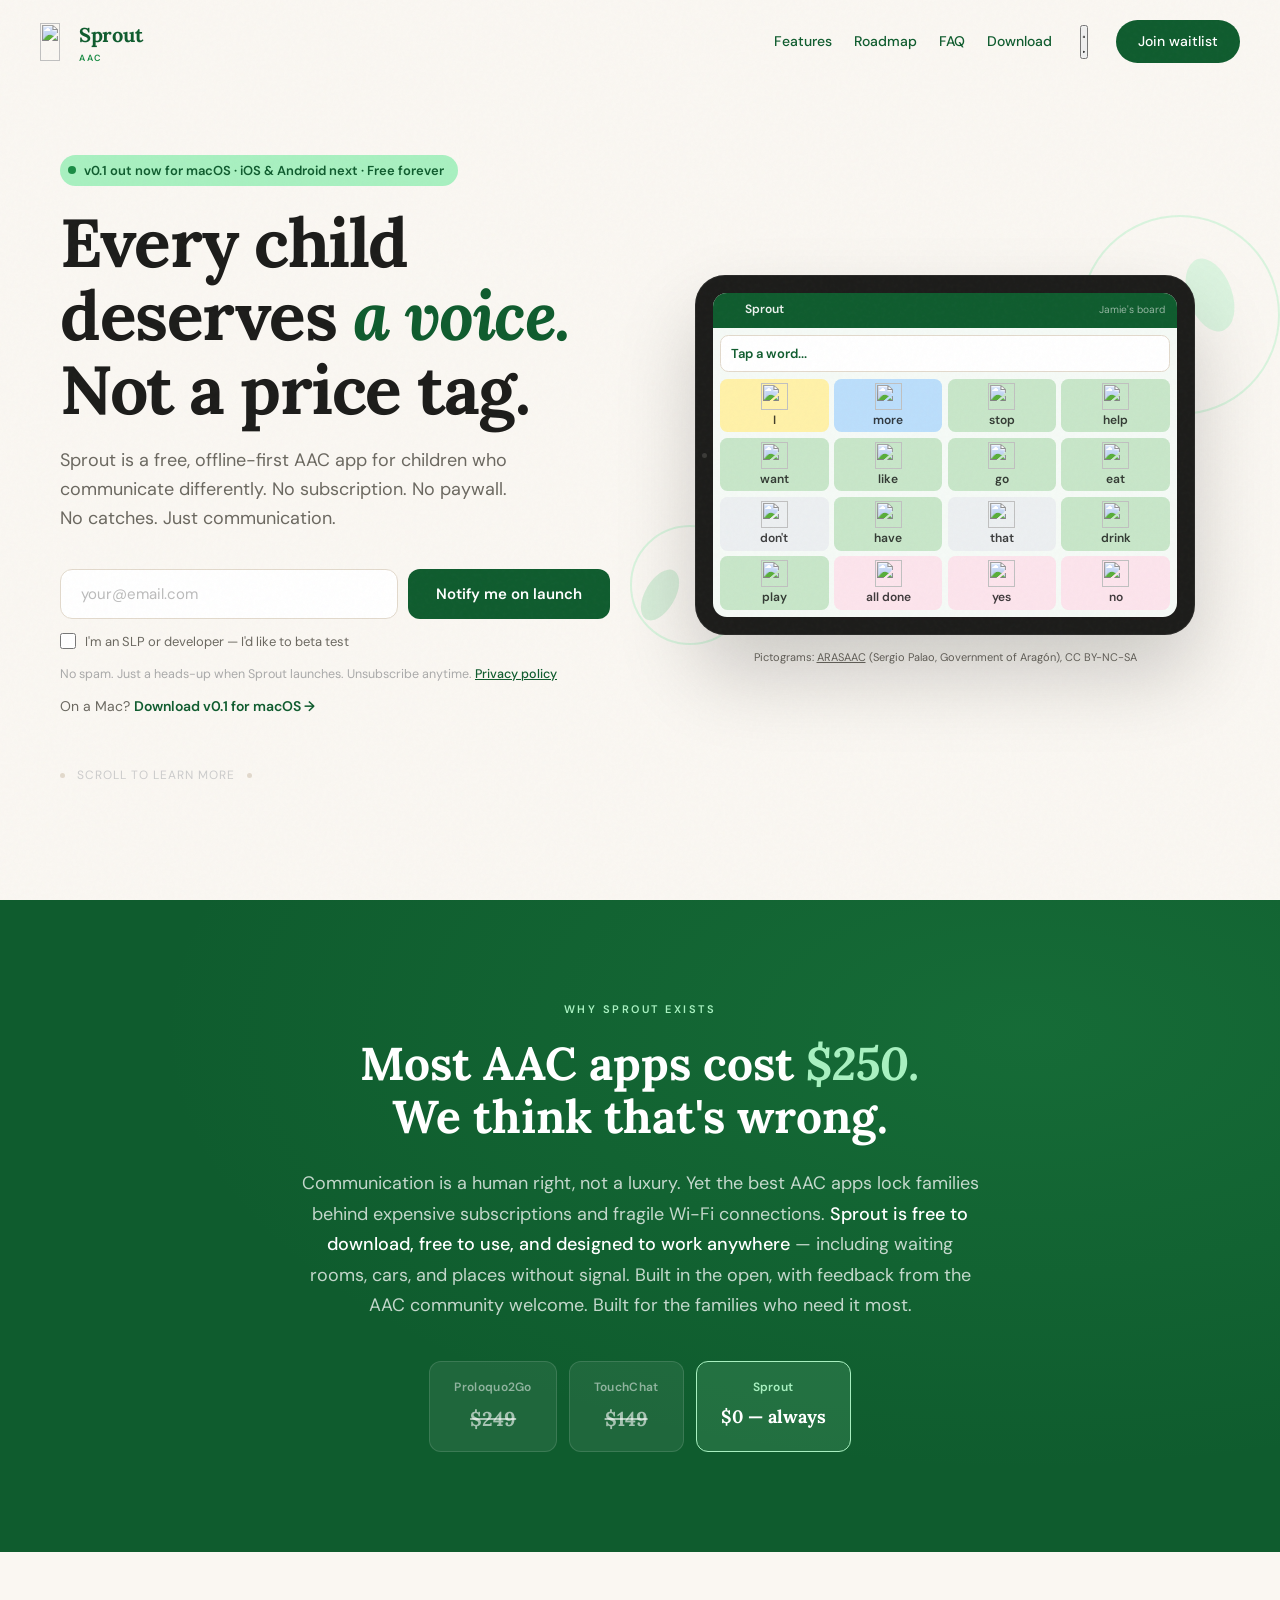
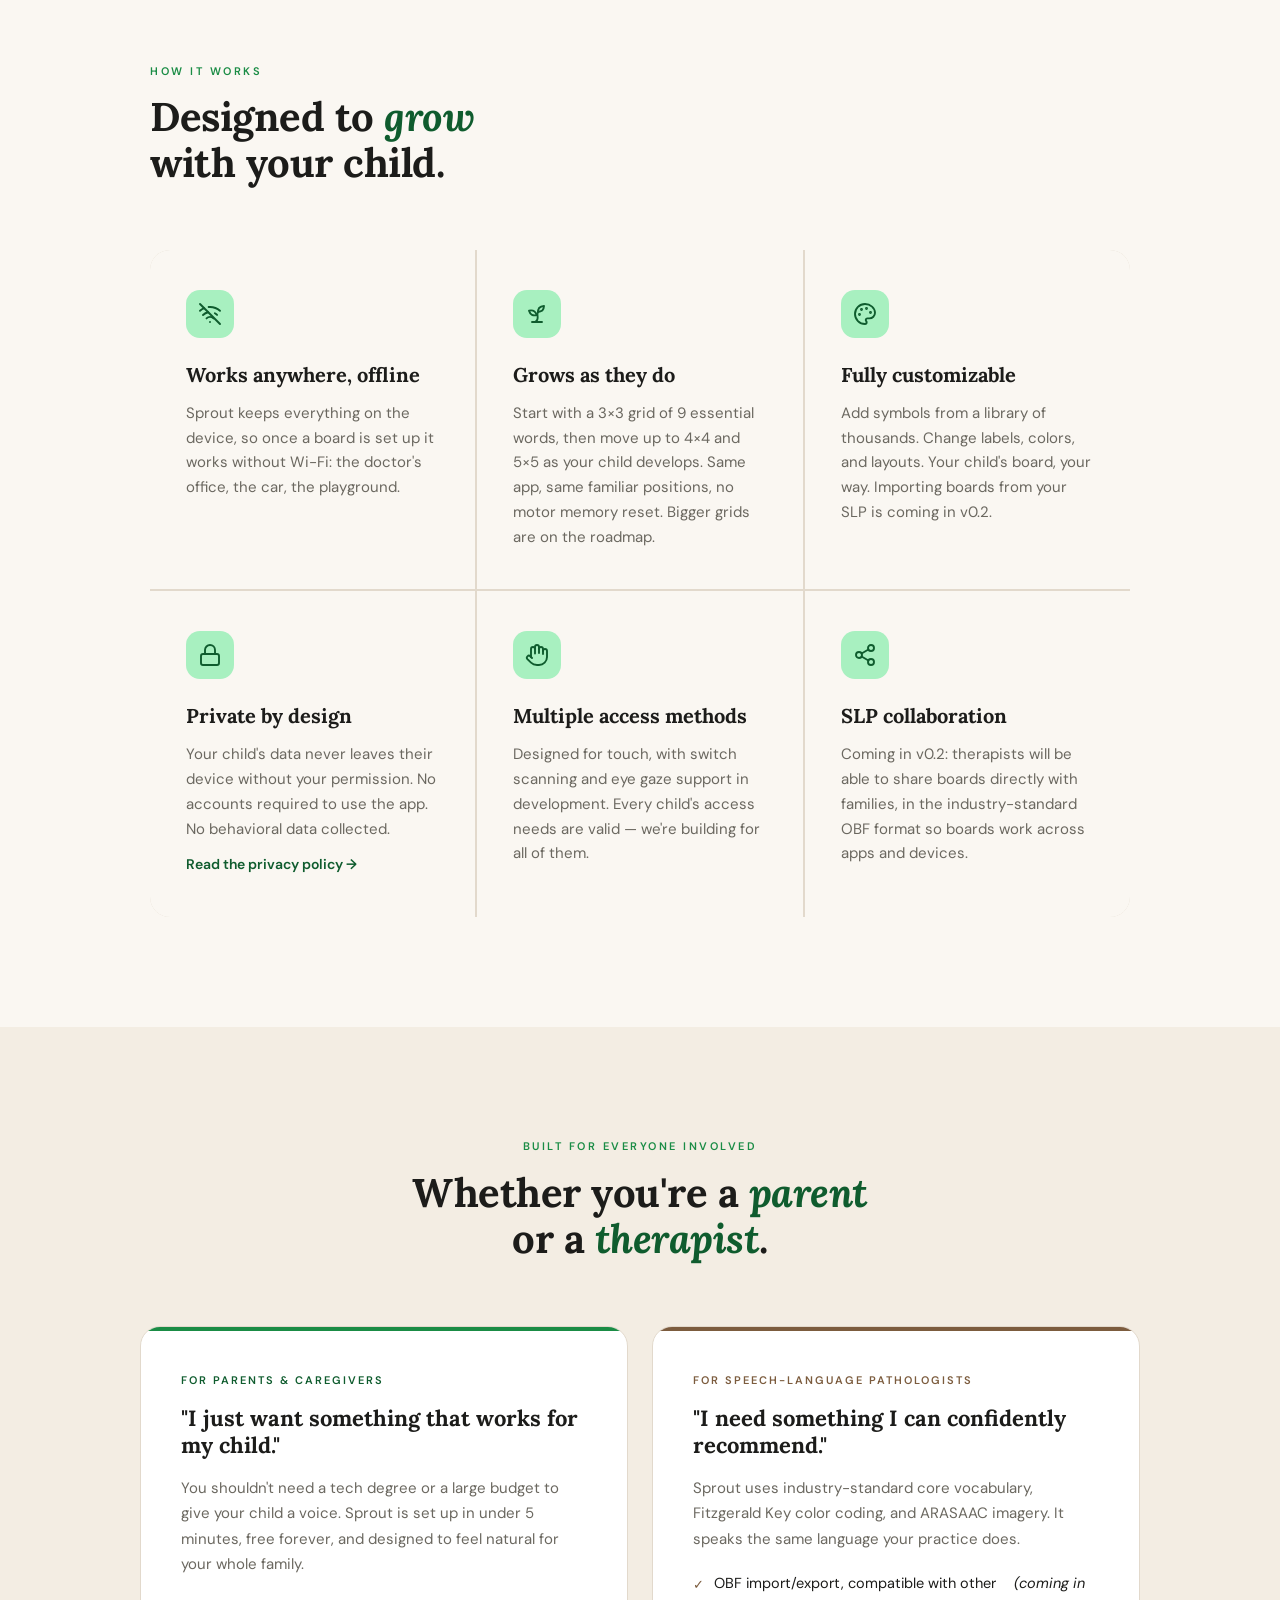
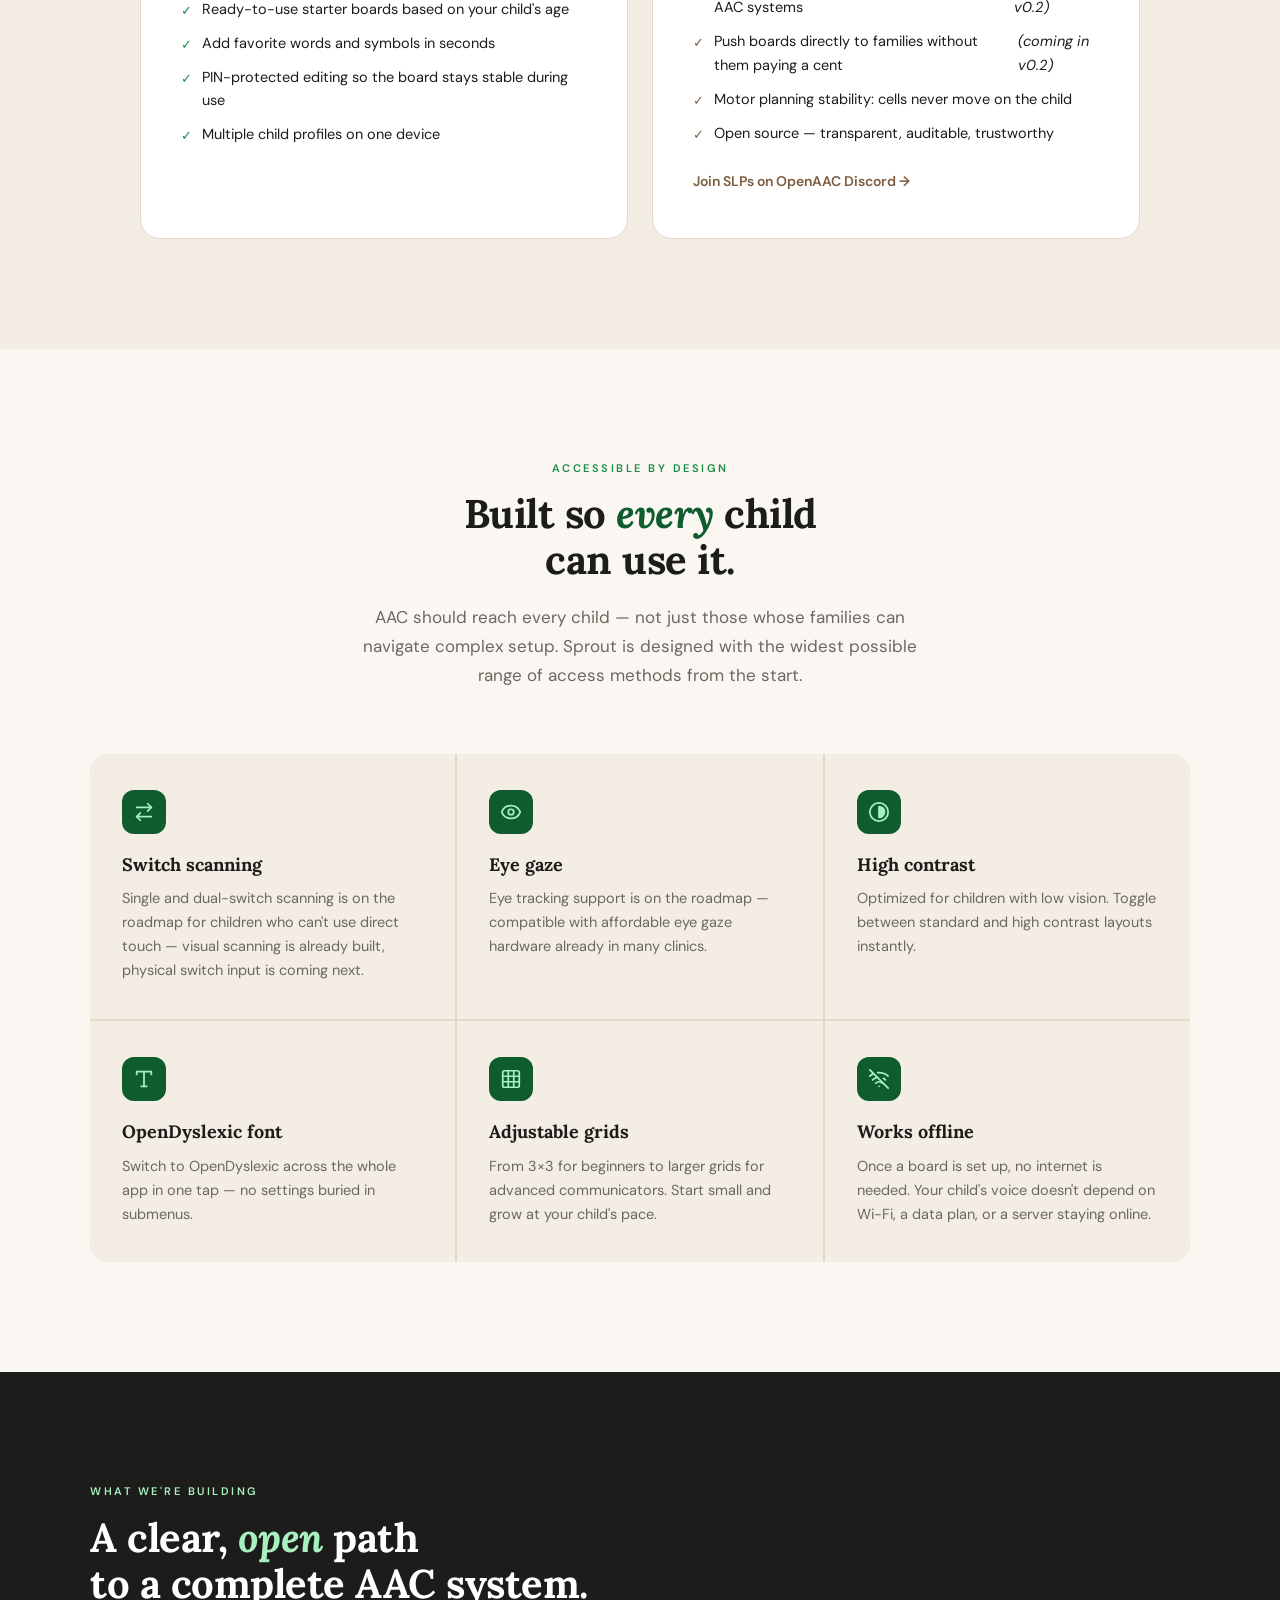
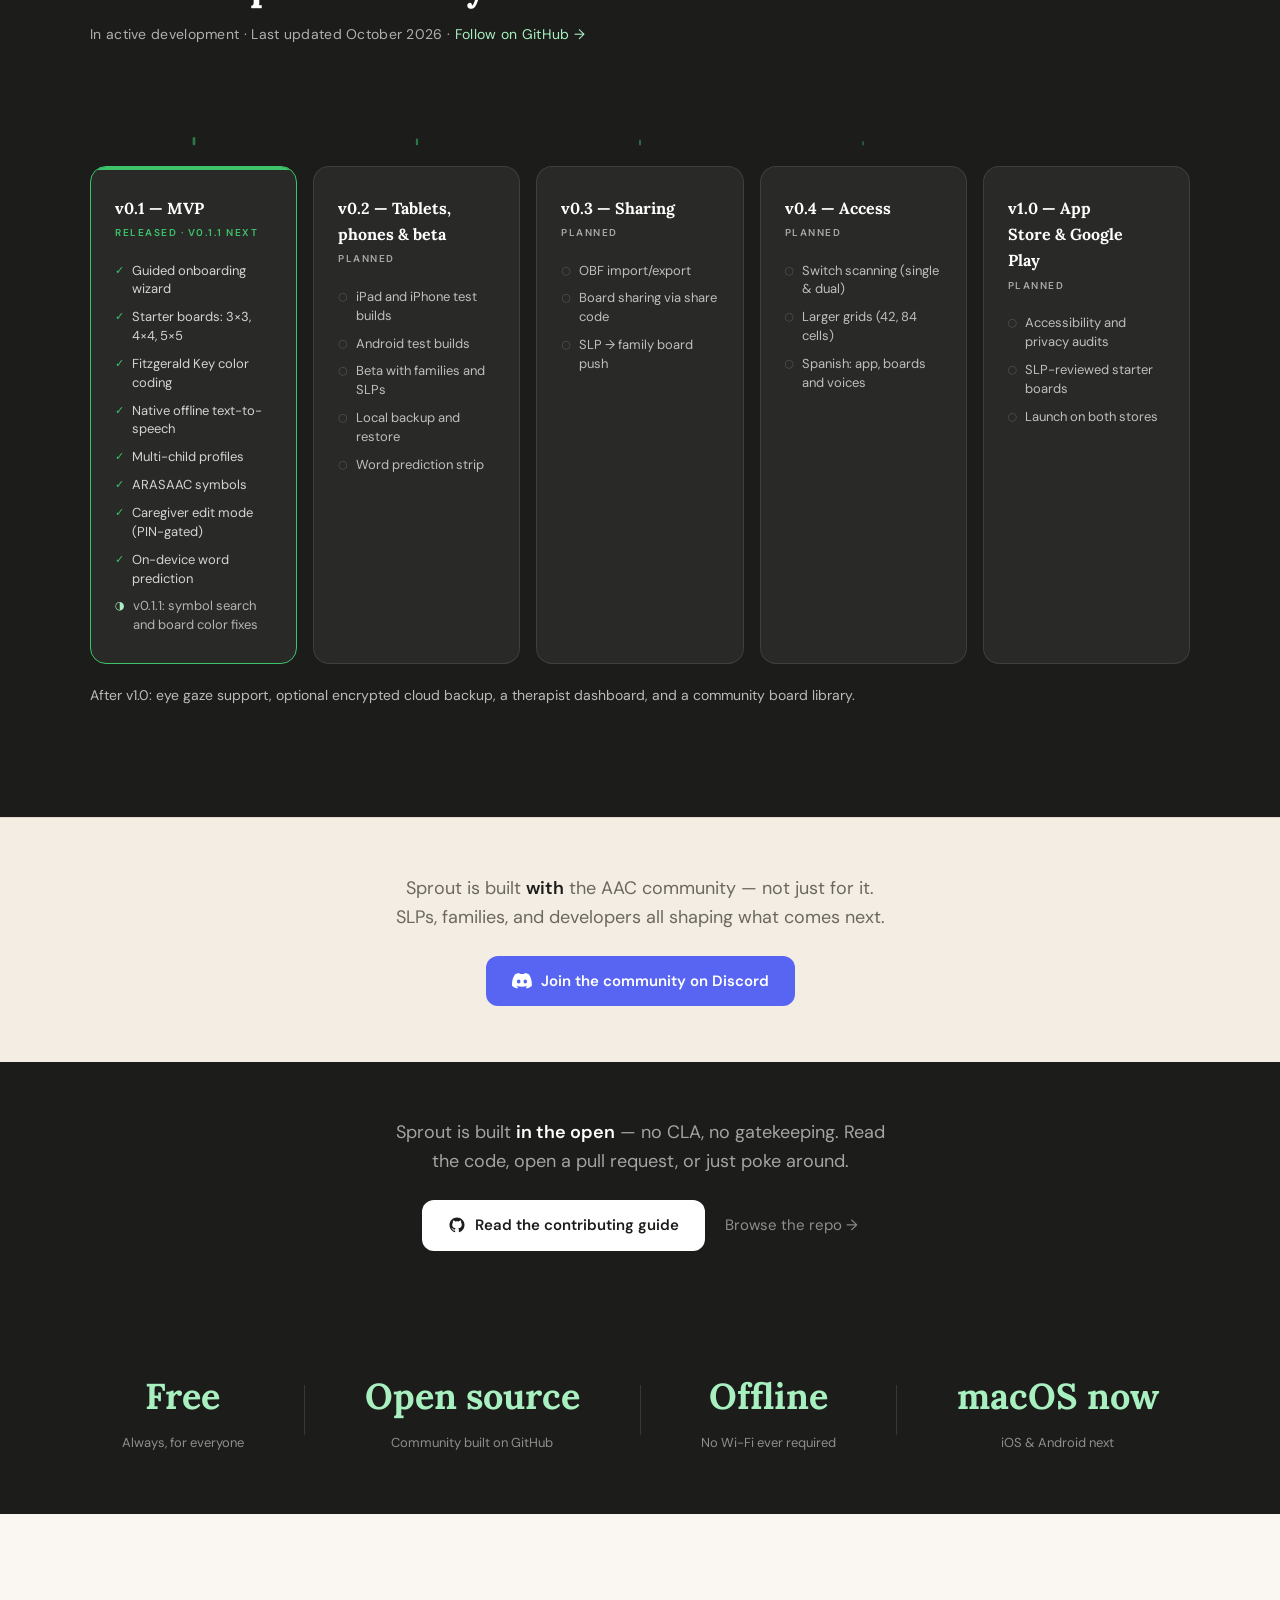
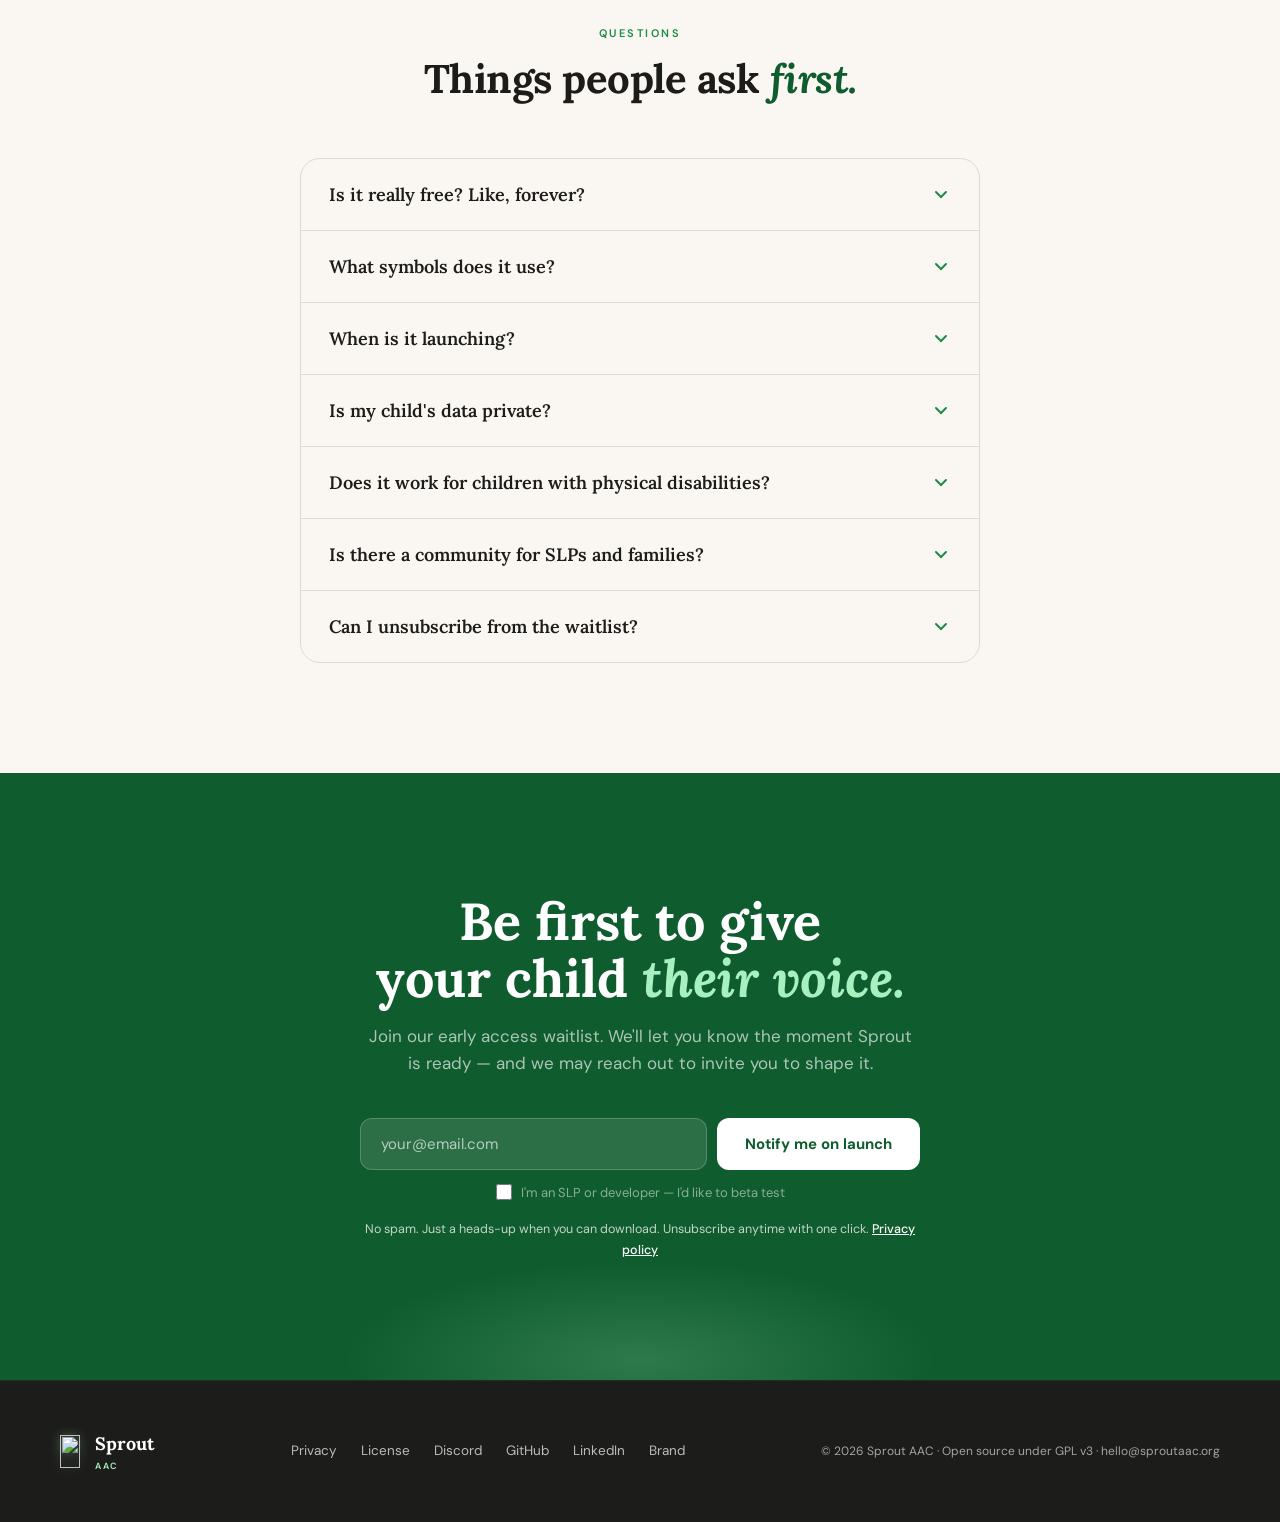
==== commit f06c84ad: "Roadmap: v0.1.1 fixes → v0.2 tablets/phones/beta → v0.3 sharing → v0.4 access → v1.0 app stores - Fi" ====
--- a/public/index.html
+++ b/public/index.html
@@ -1169,10 +1169,11 @@
     .roadmap-header .section-headline em { color: var(--fresh); }
     .roadmap-grid {
       display: grid;
-      grid-template-columns: repeat(4, 1fr);
+      grid-template-columns: repeat(5, 1fr);
       gap: 16px;
     }
-    @media (max-width: 900px) { .roadmap-grid { grid-template-columns: 1fr 1fr; } }
+    @media (max-width: 1100px) { .roadmap-grid { grid-template-columns: repeat(3, 1fr); } }
+    @media (max-width: 760px) { .roadmap-grid { grid-template-columns: 1fr 1fr; } }
     @media (max-width: 560px) { .roadmap-grid { grid-template-columns: 1fr; } }
     .roadmap-card {
       background: rgba(255,255,255,0.06);
@@ -1222,11 +1223,12 @@
     .roadmap-card li.doing::before { content: '◑'; color: var(--fresh); }
 
     /* ── ROADMAP VINE ──────────────────────────────────────────────
-       Desktop: a vine draws across the top of the four cards and a plant at
-       each version grows into its stage (full sprout → bud → shoot → seed).
+       Desktop: a vine draws across the top of the five cards and a plant at
+       each version grows into its stage (full sprout → bud → small bud →
+       shoot → seed).
        When the cards wrap, each card shows its own plant instead. */
     .roadmap-vine { display: none; position: relative; height: 60px; margin-bottom: 4px; }
-    @media (min-width: 901px) {
+    @media (min-width: 1101px) {
       .roadmap-vine { display: block; }
       .card-sprout { display: none; }
     }
@@ -1247,8 +1249,8 @@
       bottom: 14px;
       width: 40px;
       height: 52px;
-      /* center of column --i in a 4-column grid with 16px gaps */
-      left: calc((100% - 48px) / 4 * (var(--i) + 0.5) + 16px * var(--i) - 20px);
+      /* center of column --i in a 5-column grid with 16px gaps */
+      left: calc((100% - 64px) / 5 * (var(--i) + 0.5) + 16px * var(--i) - 20px);
       overflow: visible;
     }
     .card-sprout { position: absolute; top: 20px; right: 20px; width: 28px; height: 36px; overflow: visible; }
@@ -1260,6 +1262,7 @@
       transition-delay: calc(0.6s + var(--i) * 0.4s + var(--l) * 0.12s);
     }
     .roadmap.grown .leaf { transform: none; }
+    .roadmap-later { margin-top: 20px; font-size: 14px; color: rgba(255,255,255,0.7); }
 
     /* ── WAITLIST GARDEN ───────────────────────────────────────────
        One small sprout per person on the waitlist (up to a cap), swaying
@@ -1625,55 +1628,68 @@
       <div class="roadmap-header reveal">
         <p class="section-eyebrow">What we're building</p>
         <h2 class="section-headline">A clear, <em>open</em> path<br>to a complete AAC system.</h2>
-        <p style="margin-top:16px;font-size:14px;color:rgba(255,255,255,0.65);letter-spacing:0.3px">In active development · Last updated September 2026 · <a href="https://github.com/sproutaac/app" target="_blank" rel="noopener" style="color:var(--fresh);text-decoration:none">Follow on GitHub →</a></p>
+        <p style="margin-top:16px;font-size:14px;color:rgba(255,255,255,0.65);letter-spacing:0.3px">In active development · Last updated October 2026 · <a href="https://github.com/sproutaac/app/milestones" target="_blank" rel="noopener" style="color:var(--fresh);text-decoration:none">Follow on GitHub →</a></p>
       </div>
 <div class="roadmap-vine" aria-hidden="true">
         <svg class="vine-stem" viewBox="0 0 1000 60" preserveAspectRatio="none" focusable="false"><path d="M0 44 C 60 30, 90 52, 125 44 S 200 30, 250 44 S 330 56, 375 44 S 450 30, 500 44 S 580 56, 625 44 S 700 30, 750 44 S 830 56, 875 44 S 960 34, 1000 44" pathLength="1"/></svg>
-        <svg class="vine-sprout" style="--i:0" viewBox="18 12 204 266" aria-hidden="true"><rect x="113" y="222" width="14" height="43" rx="7" fill="#2A7746"/><g class="leaf" style="--l:1"><ellipse cx="73" cy="140" rx="33" ry="79" fill="url(#sp-l)" transform="rotate(-26 73 140)"/></g><g class="leaf" style="--l:2"><ellipse cx="167" cy="140" rx="33" ry="79" fill="url(#sp-r)" transform="rotate(26 167 140)"/></g><g class="leaf" style="--l:0"><ellipse cx="120" cy="127" rx="40" ry="105" fill="url(#sp-c)"/></g></svg><svg class="vine-sprout" style="--i:1" viewBox="18 12 204 266" aria-hidden="true"><g transform="translate(120 264) scale(0.82) translate(-120 -264)"><rect x="113" y="222" width="14" height="43" rx="7" fill="#2A7746"/><g transform="translate(120 264) scale(0.8) translate(-120 -264)"><g class="leaf" style="--l:1"><ellipse cx="73" cy="140" rx="33" ry="79" fill="url(#sp-l)" transform="rotate(-26 73 140)"/></g><g class="leaf" style="--l:2"><ellipse cx="167" cy="140" rx="33" ry="79" fill="url(#sp-r)" transform="rotate(26 167 140)"/></g></g><g class="leaf" style="--l:0"><ellipse cx="120" cy="127" rx="40" ry="105" fill="url(#sp-c)"/></g></g></svg><svg class="vine-sprout" style="--i:2" viewBox="18 12 204 266" aria-hidden="true"><g transform="translate(120 264) scale(0.5) translate(-120 -264)"><rect x="113" y="222" width="14" height="43" rx="7" fill="#2A7746"/><g class="leaf" style="--l:0"><ellipse cx="120" cy="127" rx="40" ry="105" fill="url(#sp-c)"/></g></g></svg><svg class="vine-sprout" style="--i:3" viewBox="18 12 204 266" aria-hidden="true"><g class="leaf" style="--l:0"><ellipse cx="120" cy="244" rx="32" ry="21" fill="url(#sp-seed)"/><path d="M110 244 q10 -8 20 0" stroke="#A8F0C0" stroke-width="3" fill="none" opacity="0.5" stroke-linecap="round"/></g></svg>
+        <svg class="vine-sprout" style="--i:0" viewBox="18 12 204 266" aria-hidden="true"><rect x="113" y="222" width="14" height="43" rx="7" fill="#2A7746"/><g class="leaf" style="--l:1"><ellipse cx="73" cy="140" rx="33" ry="79" fill="url(#sp-l)" transform="rotate(-26 73 140)"/></g><g class="leaf" style="--l:2"><ellipse cx="167" cy="140" rx="33" ry="79" fill="url(#sp-r)" transform="rotate(26 167 140)"/></g><g class="leaf" style="--l:0"><ellipse cx="120" cy="127" rx="40" ry="105" fill="url(#sp-c)"/></g></svg><svg class="vine-sprout" style="--i:1" viewBox="18 12 204 266" aria-hidden="true"><g transform="translate(120 264) scale(0.82) translate(-120 -264)"><rect x="113" y="222" width="14" height="43" rx="7" fill="#2A7746"/><g transform="translate(120 264) scale(0.8) translate(-120 -264)"><g class="leaf" style="--l:1"><ellipse cx="73" cy="140" rx="33" ry="79" fill="url(#sp-l)" transform="rotate(-26 73 140)"/></g><g class="leaf" style="--l:2"><ellipse cx="167" cy="140" rx="33" ry="79" fill="url(#sp-r)" transform="rotate(26 167 140)"/></g></g><g class="leaf" style="--l:0"><ellipse cx="120" cy="127" rx="40" ry="105" fill="url(#sp-c)"/></g></g></svg><svg class="vine-sprout" style="--i:2" viewBox="18 12 204 266" aria-hidden="true"><g transform="translate(120 264) scale(0.66) translate(-120 -264)"><rect x="113" y="222" width="14" height="43" rx="7" fill="#2A7746"/><g transform="translate(120 264) scale(0.55) translate(-120 -264)"><g class="leaf" style="--l:1"><ellipse cx="73" cy="140" rx="33" ry="79" fill="url(#sp-l)" transform="rotate(-26 73 140)"/></g><g class="leaf" style="--l:2"><ellipse cx="167" cy="140" rx="33" ry="79" fill="url(#sp-r)" transform="rotate(26 167 140)"/></g></g><g class="leaf" style="--l:0"><ellipse cx="120" cy="127" rx="40" ry="105" fill="url(#sp-c)"/></g></g></svg><svg class="vine-sprout" style="--i:3" viewBox="18 12 204 266" aria-hidden="true"><g transform="translate(120 264) scale(0.5) translate(-120 -264)"><rect x="113" y="222" width="14" height="43" rx="7" fill="#2A7746"/><g class="leaf" style="--l:0"><ellipse cx="120" cy="127" rx="40" ry="105" fill="url(#sp-c)"/></g></g></svg><svg class="vine-sprout" style="--i:4" viewBox="18 12 204 266" aria-hidden="true"><g class="leaf" style="--l:0"><ellipse cx="120" cy="244" rx="32" ry="21" fill="url(#sp-seed)"/><path d="M110 244 q10 -8 20 0" stroke="#A8F0C0" stroke-width="3" fill="none" opacity="0.5" stroke-linecap="round"/></g></svg>
       </div>
       <div class="roadmap-grid">
-        <div class="roadmap-card reveal">
+        <div class="roadmap-card current reveal">
           <svg class="card-sprout" style="--i:0" viewBox="18 12 204 266" aria-hidden="true"><rect x="113" y="222" width="14" height="43" rx="7" fill="#2A7746"/><g class="leaf" style="--l:1"><ellipse cx="73" cy="140" rx="33" ry="79" fill="url(#sp-l)" transform="rotate(-26 73 140)"/></g><g class="leaf" style="--l:2"><ellipse cx="167" cy="140" rx="33" ry="79" fill="url(#sp-r)" transform="rotate(26 167 140)"/></g><g class="leaf" style="--l:0"><ellipse cx="120" cy="127" rx="40" ry="105" fill="url(#sp-c)"/></g></svg><div class="roadmap-version">v0.1 — MVP</div>
-          <div class="roadmap-status">Done</div>
+          <div class="roadmap-status">Released · v0.1.1 next</div>
           <ul>
             <li class="done">Guided onboarding wizard</li>
             <li class="done">Starter boards: 3×3, 4×4, 5×5</li>
             <li class="done">Fitzgerald Key color coding</li>
             <li class="done">Native offline text-to-speech</li>
             <li class="done">Multi-child profiles</li>
-            <li class="done">ARASAAC symbol integration</li>
+            <li class="done">ARASAAC symbols</li>
             <li class="done">Caregiver edit mode (PIN-gated)</li>
             <li class="done">On-device word prediction</li>
+            <li class="doing">v0.1.1: symbol search and board color fixes</li>
           </ul>
         </div>
-        <div class="roadmap-card current reveal">
-          <svg class="card-sprout" style="--i:1" viewBox="18 12 204 266" aria-hidden="true"><g transform="translate(120 264) scale(0.82) translate(-120 -264)"><rect x="113" y="222" width="14" height="43" rx="7" fill="#2A7746"/><g transform="translate(120 264) scale(0.8) translate(-120 -264)"><g class="leaf" style="--l:1"><ellipse cx="73" cy="140" rx="33" ry="79" fill="url(#sp-l)" transform="rotate(-26 73 140)"/></g><g class="leaf" style="--l:2"><ellipse cx="167" cy="140" rx="33" ry="79" fill="url(#sp-r)" transform="rotate(26 167 140)"/></g></g><g class="leaf" style="--l:0"><ellipse cx="120" cy="127" rx="40" ry="105" fill="url(#sp-c)"/></g></g></svg><div class="roadmap-version">v0.2 — Sharing</div>
-          <div class="roadmap-status">In progress</div>
+        <div class="roadmap-card reveal">
+          <svg class="card-sprout" style="--i:1" viewBox="18 12 204 266" aria-hidden="true"><g transform="translate(120 264) scale(0.82) translate(-120 -264)"><rect x="113" y="222" width="14" height="43" rx="7" fill="#2A7746"/><g transform="translate(120 264) scale(0.8) translate(-120 -264)"><g class="leaf" style="--l:1"><ellipse cx="73" cy="140" rx="33" ry="79" fill="url(#sp-l)" transform="rotate(-26 73 140)"/></g><g class="leaf" style="--l:2"><ellipse cx="167" cy="140" rx="33" ry="79" fill="url(#sp-r)" transform="rotate(26 167 140)"/></g></g><g class="leaf" style="--l:0"><ellipse cx="120" cy="127" rx="40" ry="105" fill="url(#sp-c)"/></g></g></svg><div class="roadmap-version">v0.2 — Tablets, phones &amp; beta</div>
+          <div class="roadmap-status">Planned</div>
           <ul>
-            <li class="doing">OBF import/export</li>
+            <li>iPad and iPhone test builds</li>
+            <li>Android test builds</li>
+            <li>Beta with families and SLPs</li>
+            <li>Local backup and restore</li>
+            <li>Word prediction strip</li>
+          </ul>
+        </div>
+        <div class="roadmap-card reveal">
+          <svg class="card-sprout" style="--i:2" viewBox="18 12 204 266" aria-hidden="true"><g transform="translate(120 264) scale(0.66) translate(-120 -264)"><rect x="113" y="222" width="14" height="43" rx="7" fill="#2A7746"/><g transform="translate(120 264) scale(0.55) translate(-120 -264)"><g class="leaf" style="--l:1"><ellipse cx="73" cy="140" rx="33" ry="79" fill="url(#sp-l)" transform="rotate(-26 73 140)"/></g><g class="leaf" style="--l:2"><ellipse cx="167" cy="140" rx="33" ry="79" fill="url(#sp-r)" transform="rotate(26 167 140)"/></g></g><g class="leaf" style="--l:0"><ellipse cx="120" cy="127" rx="40" ry="105" fill="url(#sp-c)"/></g></g></svg><div class="roadmap-version">v0.3 — Sharing</div>
+          <div class="roadmap-status">Planned</div>
+          <ul>
+            <li>OBF import/export</li>
             <li>Board sharing via share code</li>
             <li>SLP → family board push</li>
           </ul>
         </div>
         <div class="roadmap-card reveal">
-          <svg class="card-sprout" style="--i:2" viewBox="18 12 204 266" aria-hidden="true"><g transform="translate(120 264) scale(0.5) translate(-120 -264)"><rect x="113" y="222" width="14" height="43" rx="7" fill="#2A7746"/><g class="leaf" style="--l:0"><ellipse cx="120" cy="127" rx="40" ry="105" fill="url(#sp-c)"/></g></g></svg><div class="roadmap-version">v0.3 — Access</div>
-          <div class="roadmap-status">Coming</div>
+          <svg class="card-sprout" style="--i:3" viewBox="18 12 204 266" aria-hidden="true"><g transform="translate(120 264) scale(0.5) translate(-120 -264)"><rect x="113" y="222" width="14" height="43" rx="7" fill="#2A7746"/><g class="leaf" style="--l:0"><ellipse cx="120" cy="127" rx="40" ry="105" fill="url(#sp-c)"/></g></g></svg><div class="roadmap-version">v0.4 — Access</div>
+          <div class="roadmap-status">Planned</div>
           <ul>
-            <li>Switch scanning (single & dual)</li>
-            <li>Eye gaze support</li>
+            <li>Switch scanning (single &amp; dual)</li>
             <li>Larger grids (42, 84 cells)</li>
+            <li>Spanish: app, boards and voices</li>
           </ul>
         </div>
         <div class="roadmap-card reveal">
-          <svg class="card-sprout" style="--i:3" viewBox="18 12 204 266" aria-hidden="true"><g class="leaf" style="--l:0"><ellipse cx="120" cy="244" rx="32" ry="21" fill="url(#sp-seed)"/><path d="M110 244 q10 -8 20 0" stroke="#A8F0C0" stroke-width="3" fill="none" opacity="0.5" stroke-linecap="round"/></g></svg><div class="roadmap-version">v0.4 — Community</div>
-          <div class="roadmap-status">Coming</div>
+          <svg class="card-sprout" style="--i:4" viewBox="18 12 204 266" aria-hidden="true"><g class="leaf" style="--l:0"><ellipse cx="120" cy="244" rx="32" ry="21" fill="url(#sp-seed)"/><path d="M110 244 q10 -8 20 0" stroke="#A8F0C0" stroke-width="3" fill="none" opacity="0.5" stroke-linecap="round"/></g></svg><div class="roadmap-version">v1.0 — App Store &amp; Google Play</div>
+          <div class="roadmap-status">Planned</div>
           <ul>
-            <li>Optional cloud backup</li>
-            <li>Therapist dashboard</li>
-            <li>Community board library</li>
+            <li>Accessibility and privacy audits</li>
+            <li>SLP-reviewed starter boards</li>
+            <li>Launch on both stores</li>
           </ul>
         </div>
       </div>
+      <p class="roadmap-later reveal">After v1.0: eye gaze support, optional encrypted cloud backup, a therapist dashboard, and a community board library.</p>
     </div>
   </section>
 
@@ -1766,7 +1782,7 @@
           </svg>
         </button>
         <div class="faq-answer">
-          Sprout v0.1.0 is out now as a macOS build: <a href="https://github.com/sproutaac/app/releases/latest">download it from GitHub</a>. It's an early release, so expect rough edges. iOS and Android builds are next, followed by the App Store and Google Play. Waitlist members hear first when those go live.</div>
+          Sprout v0.1.0 is out now as a macOS build: <a href="https://github.com/sproutaac/app/releases/latest">download it from GitHub</a>. It's an early release, so expect rough edges. iPad, iPhone and Android test builds come next (v0.2), and the App Store and Google Play launch is v1.0. Waitlist members hear first when those go live.</div>
       </div>
       <div class="faq-item">
         <button class="faq-question" aria-expanded="false">
